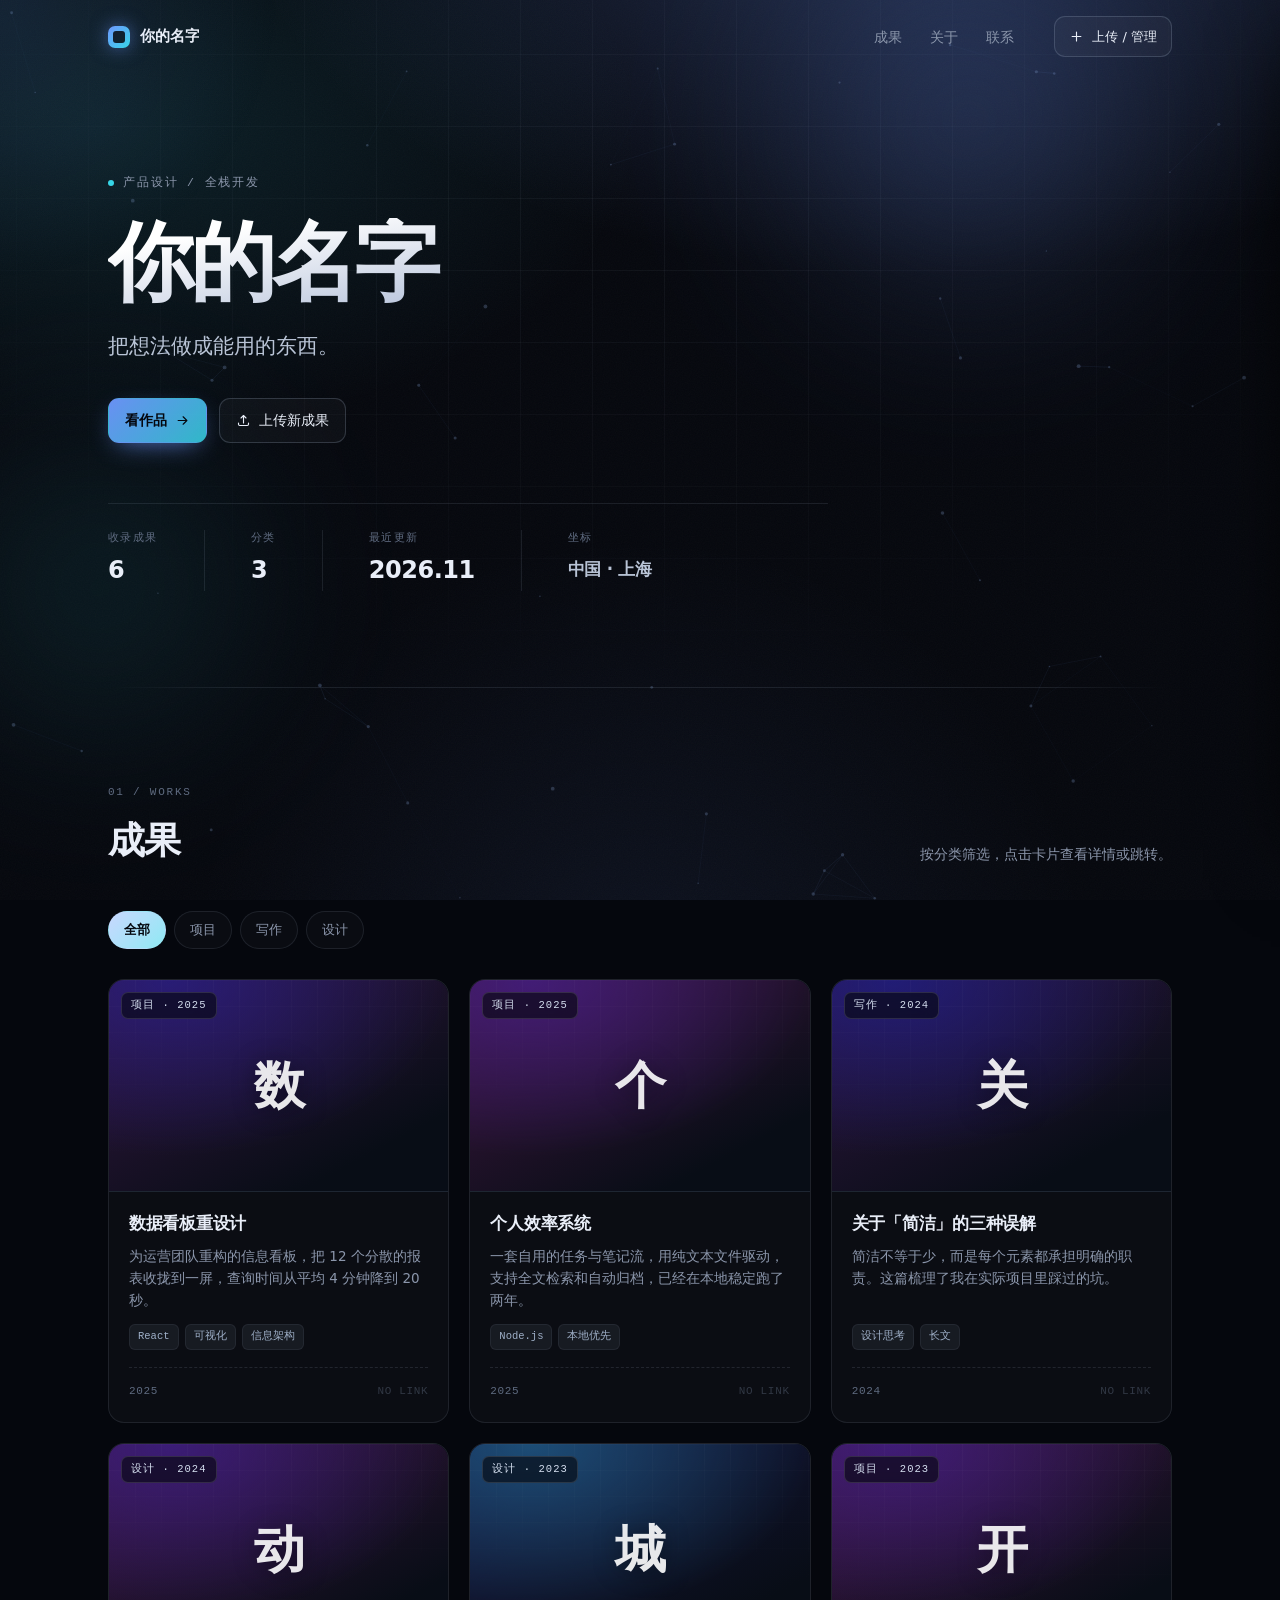
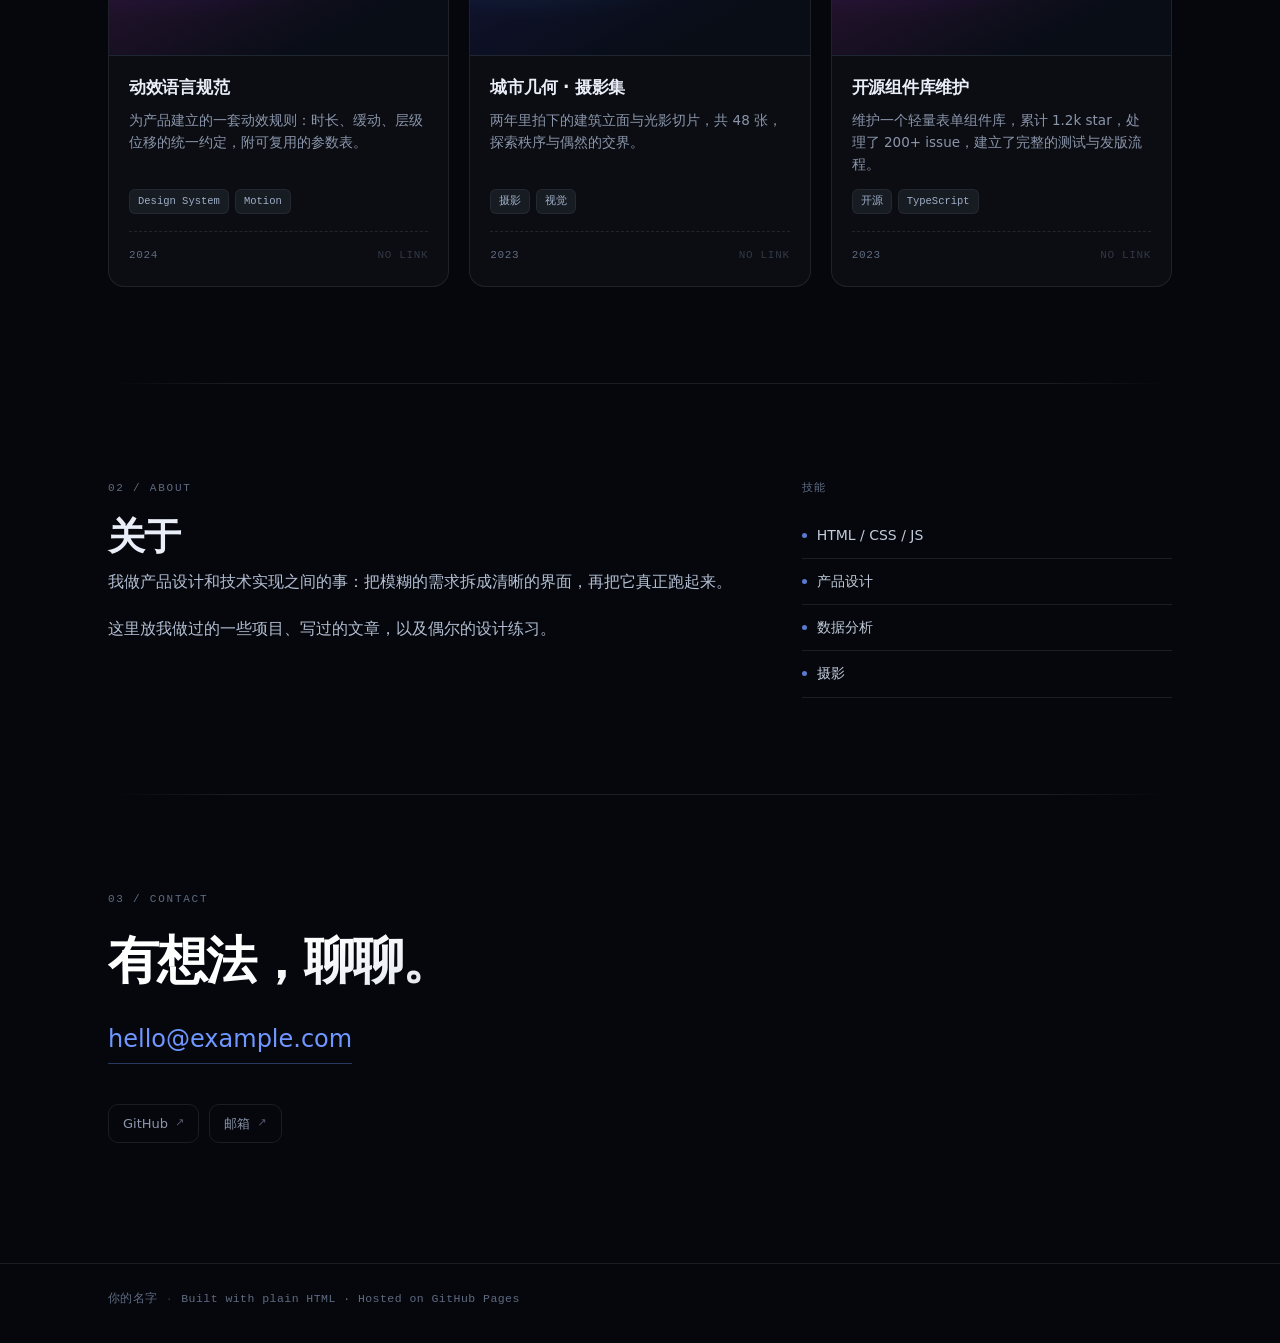
==== index.html @ f32f2c06 "Add files via upload" ====
<!doctype html>
<html lang="zh-CN">
<head>
<meta charset="utf-8" />
<meta name="viewport" content="width=device-width, initial-scale=1" />
<title>作品集 · Portfolio</title>
<meta name="description" content="个人成果展示" />
<meta name="theme-color" content="#05070d" />
<link rel="canonical" href="https://zzj903.github.io/" />
<meta property="og:type" content="website" />
<meta property="og:url" content="https://zzj903.github.io/" />
<meta property="og:title" content="个人作品集" />
<meta property="og:description" content="个人成果展示" />
<link rel="icon" href="data:image/svg+xml,%3Csvg xmlns='http://www.w3.org/2000/svg' viewBox='0 0 100 100'%3E%3Crect width='100' height='100' rx='24' fill='%230a0f1a'/%3E%3Cpath d='M28 68V32h12l20 24V32h12v36H60L40 44v24z' fill='%236f97ff'/%3E%3C/svg%3E" />
<link rel="stylesheet" href="assets/css/style.css" />
</head>
<body>

<!-- ===== 背景层 ===== -->
<div class="bg" aria-hidden="true">
  <div class="bg-grid"></div>
  <div class="bg-glow bg-glow--1"></div>
  <div class="bg-glow bg-glow--2"></div>
  <canvas id="bg-canvas"></canvas>
  <div class="bg-noise"></div>
</div>
<div class="spotlight" id="spotlight" aria-hidden="true"></div>

<!-- ===== 导航 ===== -->
<header class="nav" id="nav">
  <div class="nav-inner">
    <a class="brand" href="#top">
      <span class="brand-mark" aria-hidden="true"></span>
      <span class="brand-text" id="brandText">Portfolio</span>
    </a>

    <nav class="nav-links" aria-label="主导航">
      <a href="#works">成果</a>
      <a href="#about">关于</a>
      <a href="#contact">联系</a>
    </nav>

    <button class="btn btn-ghost nav-cta" id="openPanel" type="button">
      <svg viewBox="0 0 24 24" width="15" height="15" fill="none" stroke="currentColor" stroke-width="1.8" stroke-linecap="round" stroke-linejoin="round" aria-hidden="true">
        <path d="M12 5v14M5 12h14" />
      </svg>
      <span>上传 / 管理</span>
    </button>
  </div>
</header>

<main id="top">

  <!-- ===== Hero ===== -->
  <section class="hero">
    <div class="wrap">
      <p class="eyebrow reveal">
        <span class="dot"></span>
        <span id="heroRole">PORTFOLIO</span>
      </p>

      <h1 class="hero-title reveal" id="heroName">你的名字</h1>

      <p class="hero-tagline reveal" id="heroTagline">把想法做成能用的东西。</p>

      <div class="hero-actions reveal">
        <a class="btn btn-primary" href="#works">
          看作品
          <svg viewBox="0 0 24 24" width="15" height="15" fill="none" stroke="currentColor" stroke-width="1.8" stroke-linecap="round" stroke-linejoin="round" aria-hidden="true"><path d="M5 12h14M13 6l6 6-6 6"/></svg>
        </a>
        <button class="btn btn-ghost" type="button" id="openPanelHero">
          <svg viewBox="0 0 24 24" width="15" height="15" fill="none" stroke="currentColor" stroke-width="1.8" stroke-linecap="round" stroke-linejoin="round" aria-hidden="true"><path d="M12 16V4M8 8l4-4 4 4"/><path d="M4 16v2a2 2 0 0 0 2 2h12a2 2 0 0 0 2-2v-2"/></svg>
          上传新成果
        </button>
      </div>

      <dl class="hero-stats reveal" id="heroStats">
        <div class="stat"><dt>收录成果</dt><dd id="statWorks">0</dd></div>
        <div class="stat"><dt>分类</dt><dd id="statCats">0</dd></div>
        <div class="stat"><dt>最近更新</dt><dd id="statUpdated">—</dd></div>
        <div class="stat stat--loc"><dt>坐标</dt><dd id="statLoc">—</dd></div>
      </dl>
    </div>
  </section>

  <!-- ===== 作品 ===== -->
  <section class="section" id="works">
    <div class="wrap">
      <div class="section-head">
        <div>
          <p class="section-index">01 / WORKS</p>
          <h2 class="section-title">成果</h2>
        </div>
        <p class="section-desc">按分类筛选，点击卡片查看详情或跳转。</p>
      </div>

      <div class="filters" id="filters" role="tablist" aria-label="分类筛选"></div>
      <div class="grid" id="grid"></div>
      <p class="empty" id="empty" hidden>这个分类下还没有内容。</p>
    </div>
  </section>

  <!-- ===== 关于 ===== -->
  <section class="section" id="about">
    <div class="wrap about">
      <div class="about-main">
        <p class="section-index">02 / ABOUT</p>
        <h2 class="section-title">关于</h2>
        <div class="about-text" id="aboutText"></div>
      </div>
      <aside class="about-side">
        <h3 class="mini-title">技能</h3>
        <ul class="skills" id="skills"></ul>
      </aside>
    </div>
  </section>

  <!-- ===== 联系 ===== -->
  <section class="section section--contact" id="contact">
    <div class="wrap contact">
      <p class="section-index">03 / CONTACT</p>
      <h2 class="contact-title">有想法，聊聊。</h2>
      <a class="mail" id="mailLink" href="mailto:hello@example.com"><span id="mailText">hello@example.com</span></a>
      <ul class="links" id="links"></ul>
    </div>
  </section>

</main>

<footer class="footer">
  <div class="wrap footer-inner">
    <span id="footerName">Portfolio</span>
    <span class="footer-dot">·</span>
    <span>Built with plain HTML · Hosted on GitHub Pages</span>
  </div>
</footer>

<!-- ===== 遮罩 + 管理面板 ===== -->
<div class="scrim" id="scrim"></div>

<aside class="panel" id="panel" aria-hidden="true" aria-label="内容管理">
  <div class="panel-head">
    <div>
      <p class="eyebrow"><span class="dot"></span>CONTROL</p>
      <h2>内容管理</h2>
    </div>
    <button class="icon-btn" id="closePanel" type="button" aria-label="关闭">
      <svg viewBox="0 0 24 24" width="18" height="18" fill="none" stroke="currentColor" stroke-width="1.8" stroke-linecap="round"><path d="M6 6l12 12M18 6L6 18"/></svg>
    </button>
  </div>

  <div class="panel-tabs" role="tablist">
    <button type="button" data-tab="upload" class="is-active">上传文件</button>
    <button type="button" data-tab="edit">新增作品</button>
    <button type="button" data-tab="list">已发布</button>
    <button type="button" data-tab="conn">连接仓库</button>
  </div>

  <div class="panel-body">

    <!-- 上传 -->
    <section class="pane is-active" data-pane="upload">
      <p class="hint" id="connHint"></p>

      <div class="drop" id="drop">
        <svg viewBox="0 0 24 24" width="26" height="26" fill="none" stroke="currentColor" stroke-width="1.4" stroke-linecap="round" stroke-linejoin="round" aria-hidden="true"><path d="M12 16V4M8 8l4-4 4 4"/><path d="M4 16v2a2 2 0 0 0 2 2h12a2 2 0 0 0 2-2v-2"/></svg>
        <strong>拖入文件，或点击选择</strong>
        <span>图片 / PDF / 压缩包，单个不超过 10MB</span>
        <input type="file" id="fileInput" multiple hidden />
      </div>

      <ul class="upload-list" id="uploadList"></ul>

      <div class="divider"><span>或</span></div>

      <p class="hint">不想连仓库？也可以把作品信息保存成文件，手动拖到 GitHub 网页上。</p>
      <button class="btn btn-ghost btn-block" type="button" id="downloadWorks">下载 works.js</button>
    </section>

    <!-- 新增/编辑 -->
    <section class="pane" data-pane="edit">
      <form id="workForm" class="form" autocomplete="off">
        <input type="hidden" id="f-id" />
        <label>标题 <span class="req">*</span>
          <input id="f-title" type="text" required placeholder="例如：数据看板重设计" />
        </label>
        <div class="row">
          <label>分类
            <input id="f-category" type="text" list="catList" placeholder="项目" />
            <datalist id="catList"></datalist>
          </label>
          <label>年份
            <input id="f-year" type="text" placeholder="2025" inputmode="numeric" />
          </label>
        </div>
        <label>简介 <span class="req">*</span>
          <textarea id="f-desc" rows="3" required placeholder="一两句话说明它是什么、解决了什么问题"></textarea>
        </label>
        <label>标签
          <input id="f-tags" type="text" placeholder="React, 可视化（用逗号分隔）" />
        </label>
        <label>链接
          <input id="f-url" type="url" placeholder="https://（可留空）" />
        </label>
        <label>封面图
          <input id="f-cover" type="text" placeholder="留空则自动生成渐变封面" />
        </label>
        <label class="check">
          <input id="f-featured" type="checkbox" /> 置顶显示
        </label>

        <div class="form-actions">
          <button class="btn btn-primary" type="submit" id="saveWork">保存并发布</button>
          <button class="btn btn-ghost" type="button" id="resetForm">清空</button>
        </div>
        <p class="status" id="formStatus"></p>
      </form>
    </section>

    <!-- 已发布 -->
    <section class="pane" data-pane="list">
      <ul class="work-list" id="workList"></ul>
    </section>

    <!-- 连接 -->
    <section class="pane" data-pane="conn">
      <div class="form">
        <div class="row">
          <label>GitHub 用户名
            <input id="c-owner" type="text" placeholder="yourname" />
          </label>
          <label>仓库名
            <input id="c-repo" type="text" placeholder="yourname.github.io" />
          </label>
        </div>
        <label>分支
          <input id="c-branch" type="text" placeholder="main" />
        </label>
        <label>访问令牌 Token
          <input id="c-token" type="password" placeholder="github_pat_..." />
        </label>
        <div class="form-actions">
          <button class="btn btn-primary" type="button" id="saveConn">保存连接</button>
          <button class="btn btn-ghost" type="button" id="testConn">测试</button>
        </div>
        <p class="status" id="connStatus"></p>
      </div>

      <div class="note">
        <h4>方案 A · Fine-grained Token（推荐）</h4>
        <p class="note-lead">只授权这一个仓库，最安全。</p>
        <ol>
          <li>打开 <a href="https://github.com/settings/personal-access-tokens/new" target="_blank" rel="noopener">创建 Fine-grained token ↗</a></li>
          <li>Token name 随便填，Expiration 选一个过期时间</li>
          <li><b>Repository access</b> 选 <b>Only select repositories</b> → 下拉里勾选 <b>zzj903.github.io</b></li>
          <li><b>Permissions 是折叠的，要先点一下展开</b>（页面上写着 Permissions，右边有箭头）→ 进入 <b>Repository permissions</b></li>
          <li>在列表里找到 <b>Contents</b>，右侧下拉改成 <b>Read and write</b>（其余保持 No access）</li>
          <li>拉到页面底部点 <b>Generate token</b>，复制 <code>github_pat_</code> 开头的一整串</li>
        </ol>

        <p class="hint-inline">
          <b>找不到 Permissions？</b>99% 是因为还没勾选仓库。必须先在第 3 步把仓库勾上，
          Permissions 区域才会出现可编辑的权限列表；它默认是折叠状态，点标题才能展开。
          中文界面叫「权限 → 仓库权限 → 内容 → 读取和写入」。
        </p>

        <details class="note-details">
          <summary>方案 B · Classic Token（更省事，权限更大）</summary>
          <ol>
            <li>打开 <a href="https://github.com/settings/tokens/new?scopes=repo&amp;description=portfolio" target="_blank" rel="noopener">创建 Classic token ↗</a>（链接已自动勾好 repo）</li>
            <li>Note 随便填，Expiration 可设为 No expiration</li>
            <li>确认 <b>Select scopes</b> 里只勾了最上面的 <b>repo</b>，其余不勾</li>
            <li>页面底部点 <b>Generate token</b>，复制 <code>ghp_</code> 开头的一整串</li>
          </ol>
          <p class="warn">Classic token 没有「Repository permissions」这一项，只有 scopes 勾选框，因此不需要设 Contents。它对你账号下所有仓库都有写权限，泄露风险比方案 A 大。</p>
        </details>

        <p class="warn">Token 只保存在你这台电脑的浏览器里（localStorage），不会上传到任何服务器。但请不要在公共电脑上保存。</p>
      </div>
    </section>

  </div>
</aside>

<script src="data/site.js"></script>
<script src="data/works.js"></script>
<script src="assets/js/main.js"></script>
<script src="assets/js/admin.js"></script>
</body>
</html>
---- assets/css/style.css ----
/* ============================================================
   Portfolio · style.css
   深色科技风 · 简约
   ============================================================ */

:root {
  --bg: #05070d;
  --bg-soft: #090d16;
  --panel: rgba(11, 16, 26, 0.92);
  --card: rgba(255, 255, 255, 0.026);
  --line: rgba(148, 163, 184, 0.14);
  --line-strong: rgba(148, 163, 184, 0.26);
  --text: #e9eef8;
  --muted: #8b96ab;
  --muted-2: #5f6b80;
  --accent: #6f97ff;
  --accent-2: #37d6e8;
  --radius: 16px;
  --maxw: 1120px;
  --ease: cubic-bezier(0.22, 0.61, 0.36, 1);
}

*,
*::before,
*::after { box-sizing: border-box; }

html { scroll-behavior: smooth; }

body {
  margin: 0;
  background: var(--bg);
  color: var(--text);
  font-family: "Inter", "HarmonyOS Sans SC", "PingFang SC", "Microsoft YaHei", system-ui, -apple-system, "Segoe UI", sans-serif;
  font-size: 16px;
  line-height: 1.65;
  -webkit-font-smoothing: antialiased;
  overflow-x: hidden;
}

body.is-locked { overflow: hidden; }

::selection { background: rgba(111, 151, 255, 0.28); }

a { color: inherit; text-decoration: none; }

h1, h2, h3, h4 { margin: 0; font-weight: 600; letter-spacing: -0.02em; }

button { font: inherit; color: inherit; }

img { max-width: 100%; display: block; }

:focus-visible {
  outline: 2px solid var(--accent);
  outline-offset: 3px;
  border-radius: 6px;
}

/* ================= 背景 ================= */
.bg {
  position: fixed;
  inset: 0;
  z-index: -2;
  overflow: hidden;
  background:
    radial-gradient(1100px 620px at 72% -12%, rgba(111, 151, 255, 0.26), transparent 62%),
    radial-gradient(900px 520px at 8% 14%, rgba(55, 214, 232, 0.12), transparent 60%),
    radial-gradient(700px 700px at 50% 110%, rgba(111, 151, 255, 0.08), transparent 65%),
    var(--bg);
}

.bg-grid {
  position: absolute;
  inset: -10%;
  background-image:
    linear-gradient(rgba(148, 163, 184, 0.075) 1px, transparent 1px),
    linear-gradient(90deg, rgba(148, 163, 184, 0.075) 1px, transparent 1px);
  background-size: 72px 72px;
  -webkit-mask-image: radial-gradient(ellipse 70% 60% at 50% 28%, #000 10%, transparent 78%);
  mask-image: radial-gradient(ellipse 70% 60% at 50% 28%, #000 10%, transparent 78%);
  opacity: 0.9;
}

.bg-glow {
  position: absolute;
  border-radius: 50%;
  filter: blur(90px);
  opacity: 0.5;
  animation: drift 26s var(--ease) infinite alternate;
}
.bg-glow--1 {
  width: 520px; height: 520px;
  top: -140px; right: 4%;
  background: radial-gradient(circle, rgba(111, 151, 255, 0.55), transparent 68%);
}
.bg-glow--2 {
  width: 420px; height: 420px;
  top: 42%; left: -110px;
  background: radial-gradient(circle, rgba(55, 214, 232, 0.32), transparent 68%);
  animation-delay: -12s;
}

@keyframes drift {
  0%   { transform: translate3d(0, 0, 0) scale(1); }
  100% { transform: translate3d(-40px, 50px, 0) scale(1.14); }
}

#bg-canvas {
  position: absolute;
  inset: 0;
  width: 100%;
  height: 100%;
  opacity: 0.5;
}

.bg-noise {
  position: absolute;
  inset: 0;
  pointer-events: none;
  opacity: 0.032;
  background-image: url("data:image/svg+xml,%3Csvg xmlns='http://www.w3.org/2000/svg' width='240' height='240'%3E%3Cfilter id='n'%3E%3CfeTurbulence type='fractalNoise' baseFrequency='0.85' numOctaves='3'/%3E%3C/filter%3E%3Crect width='100%25' height='100%25' filter='url(%23n)'/%3E%3C/svg%3E");
}

.spotlight {
  position: fixed;
  top: 0; left: 0;
  width: 640px; height: 640px;
  margin: -320px 0 0 -320px;
  border-radius: 50%;
  pointer-events: none;
  z-index: -1;
  background: radial-gradient(circle, rgba(111, 151, 255, 0.10), transparent 62%);
  transition: opacity 0.4s;
  will-change: transform;
}

/* ================= 布局 ================= */
.wrap {
  width: 100%;
  max-width: var(--maxw);
  margin: 0 auto;
  padding: 0 28px;
}

/* ================= 导航 ================= */
.nav {
  position: fixed;
  top: 0; left: 0; right: 0;
  z-index: 60;
  transition: background 0.35s, border-color 0.35s, backdrop-filter 0.35s;
  border-bottom: 1px solid transparent;
}
.nav.is-scrolled {
  background: rgba(5, 7, 13, 0.72);
  border-bottom-color: var(--line);
  backdrop-filter: blur(16px) saturate(140%);
}
.nav-inner {
  max-width: var(--maxw);
  margin: 0 auto;
  padding: 16px 28px;
  display: flex;
  align-items: center;
  gap: 28px;
}
.brand {
  display: inline-flex;
  align-items: center;
  gap: 10px;
  font-size: 15px;
  font-weight: 600;
  letter-spacing: -0.01em;
  margin-right: auto;
}
.brand-mark {
  width: 22px; height: 22px;
  border-radius: 7px;
  background: linear-gradient(135deg, var(--accent), var(--accent-2));
  box-shadow: 0 0 18px rgba(111, 151, 255, 0.5);
  position: relative;
}
.brand-mark::after {
  content: "";
  position: absolute;
  inset: 5px;
  border-radius: 3px;
  background: var(--bg);
  opacity: 0.85;
}
.brand-text { max-width: 180px; overflow: hidden; text-overflow: ellipsis; white-space: nowrap; }

.nav-links {
  display: flex;
  gap: 4px;
}
.nav-links a {
  font-size: 13.5px;
  color: var(--muted);
  padding: 7px 12px;
  border-radius: 9px;
  transition: color 0.2s, background 0.2s;
}
.nav-links a:hover { color: var(--text); background: rgba(255, 255, 255, 0.05); }

/* ================= 按钮 ================= */
.btn {
  display: inline-flex;
  align-items: center;
  justify-content: center;
  gap: 8px;
  border: 1px solid var(--line-strong);
  background: rgba(255, 255, 255, 0.04);
  color: var(--text);
  border-radius: 11px;
  padding: 10px 16px;
  font-size: 13.5px;
  font-weight: 500;
  cursor: pointer;
  transition: transform 0.18s var(--ease), background 0.2s, border-color 0.2s, box-shadow 0.25s;
  white-space: nowrap;
}
.btn:hover { background: rgba(255, 255, 255, 0.08); border-color: rgba(148, 163, 184, 0.4); }
.btn:active { transform: scale(0.985); }

.btn-primary {
  background: linear-gradient(135deg, rgba(111, 151, 255, 0.95), rgba(55, 214, 232, 0.85));
  border-color: transparent;
  color: #04070e;
  font-weight: 600;
  box-shadow: 0 8px 26px -10px rgba(111, 151, 255, 0.85);
}
.btn-primary:hover {
  background: linear-gradient(135deg, #82a4ff, #4fe2f2);
  box-shadow: 0 12px 32px -10px rgba(111, 151, 255, 1);
}

.btn-ghost { background: rgba(255, 255, 255, 0.03); }
.btn-block { width: 100%; }

.icon-btn {
  width: 36px; height: 36px;
  display: grid;
  place-items: center;
  border-radius: 10px;
  border: 1px solid var(--line);
  background: rgba(255, 255, 255, 0.03);
  cursor: pointer;
  color: var(--muted);
  transition: color 0.2s, background 0.2s;
}
.icon-btn:hover { color: var(--text); background: rgba(255, 255, 255, 0.08); }

.nav-cta { padding: 9px 14px; font-size: 13px; }

/* ================= Hero ================= */
.hero {
  padding: 168px 0 96px;
  position: relative;
}
.hero .wrap { max-width: var(--maxw); }

.eyebrow {
  display: inline-flex;
  align-items: center;
  gap: 9px;
  margin: 0 0 26px;
  font-family: ui-monospace, "JetBrains Mono", "SFMono-Regular", Menlo, monospace;
  font-size: 11.5px;
  letter-spacing: 0.16em;
  text-transform: uppercase;
  color: var(--muted);
}
.dot {
  width: 6px; height: 6px;
  border-radius: 50%;
  background: var(--accent-2);
  box-shadow: 0 0 0 0 rgba(55, 214, 232, 0.6);
  animation: pulse 2.6s infinite;
}
@keyframes pulse {
  0%   { box-shadow: 0 0 0 0 rgba(55, 214, 232, 0.55); }
  70%  { box-shadow: 0 0 0 9px rgba(55, 214, 232, 0); }
  100% { box-shadow: 0 0 0 0 rgba(55, 214, 232, 0); }
}

.hero-title {
  font-size: clamp(2.9rem, 7.6vw, 5.4rem);
  line-height: 1.02;
  letter-spacing: -0.045em;
  font-weight: 600;
  margin: 0 0 22px;
  background: linear-gradient(170deg, #ffffff 12%, #a9b8d4 62%, #6d7c95 100%);
  -webkit-background-clip: text;
  background-clip: text;
  color: transparent;
}

.hero-tagline {
  font-size: clamp(1.05rem, 2.1vw, 1.32rem);
  color: #b9c4d6;
  max-width: 42ch;
  margin: 0 0 36px;
  line-height: 1.6;
}

.hero-actions {
  display: flex;
  flex-wrap: wrap;
  gap: 12px;
  margin-bottom: 60px;
}

.hero-stats {
  display: flex;
  flex-wrap: wrap;
  gap: 0;
  margin: 0;
  border-top: 1px solid var(--line);
  padding-top: 26px;
  max-width: 720px;
}
.stat {
  padding-right: 46px;
  margin-right: 46px;
  border-right: 1px solid var(--line);
}
.stat:last-child { border-right: 0; margin-right: 0; padding-right: 0; }
.stat dt {
  font-family: ui-monospace, "JetBrains Mono", monospace;
  font-size: 10.5px;
  letter-spacing: 0.14em;
  text-transform: uppercase;
  color: var(--muted-2);
  margin-bottom: 4px;
}
.stat dd {
  margin: 0;
  font-size: 1.5rem;
  font-weight: 600;
  letter-spacing: -0.02em;
  font-variant-numeric: tabular-nums;
}
.stat--loc dd { font-size: 1.05rem; color: #b9c4d6; padding-top: 5px; }

/* ================= Section ================= */
.section {
  padding: 96px 0;
  position: relative;
}
.section::before {
  content: "";
  position: absolute;
  top: 0; left: 28px; right: 28px;
  height: 1px;
  background: linear-gradient(90deg, transparent, var(--line) 12%, var(--line) 88%, transparent);
  max-width: calc(var(--maxw) - 56px);
  margin: 0 auto;
}

.section-head {
  display: flex;
  align-items: flex-end;
  justify-content: space-between;
  gap: 32px;
  margin-bottom: 40px;
}
.section-index {
  font-family: ui-monospace, "JetBrains Mono", monospace;
  font-size: 11px;
  letter-spacing: 0.16em;
  color: var(--muted-2);
  margin: 0 0 10px;
}
.section-title {
  font-size: clamp(1.7rem, 3.4vw, 2.3rem);
  letter-spacing: -0.03em;
}
.section-desc {
  margin: 0 0 6px;
  color: var(--muted);
  font-size: 13.5px;
  max-width: 34ch;
  text-align: right;
}

/* ================= 筛选 ================= */
.filters {
  display: flex;
  flex-wrap: wrap;
  gap: 8px;
  margin-bottom: 30px;
}
.chip {
  border: 1px solid var(--line);
  background: rgba(255, 255, 255, 0.025);
  color: var(--muted);
  border-radius: 999px;
  padding: 7px 15px;
  font-size: 13px;
  cursor: pointer;
  transition: color 0.2s, background 0.2s, border-color 0.2s;
}
.chip:hover { color: var(--text); border-color: var(--line-strong); }
.chip.is-active {
  color: #04070e;
  background: linear-gradient(135deg, #c9d8ff, #8fe9f3);
  border-color: transparent;
  font-weight: 600;
}

/* ================= 卡片 ================= */
.grid {
  display: grid;
  grid-template-columns: repeat(auto-fill, minmax(300px, 1fr));
  gap: 20px;
}

.card {
  position: relative;
  display: flex;
  flex-direction: column;
  border: 1px solid var(--line);
  border-radius: var(--radius);
  background: var(--card);
  overflow: hidden;
  transition: transform 0.35s var(--ease), border-color 0.35s, box-shadow 0.35s, background 0.35s;
  opacity: 0;
  transform: translateY(14px);
}
.card.is-in { opacity: 1; transform: none; }
.card:hover {
  transform: translateY(-5px);
  border-color: rgba(111, 151, 255, 0.42);
  background: rgba(255, 255, 255, 0.042);
  box-shadow: 0 22px 48px -26px rgba(0, 0, 0, 0.9), 0 0 0 1px rgba(111, 151, 255, 0.08);
}

.card-media {
  position: relative;
  aspect-ratio: 16 / 10;
  overflow: hidden;
  border-bottom: 1px solid var(--line);
  background: #0b111c;
}
.card-media img {
  width: 100%;
  height: 100%;
  object-fit: cover;
  transition: transform 0.6s var(--ease), opacity 0.4s;
  opacity: 0.92;
}
.card:hover .card-media img { transform: scale(1.045); opacity: 1; }

.card-media::after {
  content: "";
  position: absolute;
  inset: 0;
  background-image:
    linear-gradient(rgba(255, 255, 255, 0.045) 1px, transparent 1px),
    linear-gradient(90deg, rgba(255, 255, 255, 0.045) 1px, transparent 1px);
  background-size: 26px 26px;
  mask-image: linear-gradient(to bottom, #000, transparent 75%);
  pointer-events: none;
  opacity: 0.55;
}

.card-ph {
  position: absolute;
  inset: 0;
  display: grid;
  place-items: center;
  font-size: 3.2rem;
  font-weight: 600;
  letter-spacing: -0.03em;
  color: rgba(255, 255, 255, 0.9);
  text-shadow: 0 2px 24px rgba(0, 0, 0, 0.4);
}
.card-ph::before {
  content: "";
  position: absolute;
  inset: 0;
  opacity: 0.9;
}

.card-badge {
  position: absolute;
  top: 12px; left: 12px;
  z-index: 2;
  font-family: ui-monospace, monospace;
  font-size: 10.5px;
  letter-spacing: 0.1em;
  text-transform: uppercase;
  padding: 4px 9px;
  border-radius: 7px;
  background: rgba(5, 7, 13, 0.62);
  border: 1px solid rgba(255, 255, 255, 0.12);
  color: #d5dfef;
  backdrop-filter: blur(8px);
}

.card-body {
  padding: 20px 20px 22px;
  display: flex;
  flex-direction: column;
  flex: 1;
  gap: 9px;
}
.card-title {
  font-size: 1.06rem;
  letter-spacing: -0.015em;
  line-height: 1.4;
}
.card-desc {
  margin: 0;
  font-size: 13.5px;
  color: var(--muted);
  line-height: 1.65;
  flex: 1;
  display: -webkit-box;
  -webkit-line-clamp: 3;
  -webkit-box-orient: vertical;
  overflow: hidden;
}
.card-tags {
  display: flex;
  flex-wrap: wrap;
  gap: 6px;
  margin-top: 4px;
}
.tag {
  font-family: ui-monospace, monospace;
  font-size: 10.5px;
  color: #9fb0c8;
  padding: 3px 8px;
  border-radius: 6px;
  background: rgba(148, 163, 184, 0.09);
  border: 1px solid rgba(148, 163, 184, 0.1);
}
.card-foot {
  display: flex;
  align-items: center;
  justify-content: space-between;
  gap: 12px;
  margin-top: 8px;
  padding-top: 14px;
  border-top: 1px dashed rgba(148, 163, 184, 0.16);
  font-family: ui-monospace, monospace;
  font-size: 11px;
  letter-spacing: 0.06em;
  color: var(--muted-2);
}
.card-link { color: var(--accent); display: inline-flex; align-items: center; gap: 5px; }
.card-link:hover { color: #a8c1ff; }

.card-edit {
  position: absolute;
  top: 10px; right: 10px;
  z-index: 3;
  width: 30px; height: 30px;
  display: grid;
  place-items: center;
  border-radius: 8px;
  border: 1px solid rgba(255, 255, 255, 0.14);
  background: rgba(5, 7, 13, 0.66);
  backdrop-filter: blur(8px);
  color: #cfd9e8;
  cursor: pointer;
  opacity: 0;
  transform: translateY(-4px);
  transition: opacity 0.25s, transform 0.25s, background 0.2s;
}
.card:hover .card-edit { opacity: 1; transform: none; }
.card-edit:hover { background: rgba(111, 151, 255, 0.28); }

.empty {
  color: var(--muted);
  font-size: 14px;
  padding: 40px 0;
  text-align: center;
}

/* ================= 关于 ================= */
.about {
  display: grid;
  grid-template-columns: minmax(0, 1.7fr) minmax(0, 1fr);
  gap: 64px;
  align-items: start;
}
.about-text p {
  color: #b3bfd2;
  font-size: 15.5px;
  line-height: 1.85;
  margin: 0 0 18px;
}
.about-text p:last-child { margin-bottom: 0; }

.mini-title {
  font-family: ui-monospace, monospace;
  font-size: 11px;
  letter-spacing: 0.16em;
  text-transform: uppercase;
  color: var(--muted-2);
  margin-bottom: 16px;
  font-weight: 500;
}
.skills {
  list-style: none;
  margin: 0;
  padding: 0;
  display: flex;
  flex-direction: column;
  gap: 0;
}
.skills li {
  font-size: 14px;
  color: #c2ccdb;
  padding: 11px 0;
  border-bottom: 1px solid var(--line);
  display: flex;
  align-items: center;
  gap: 10px;
}
.skills li::before {
  content: "";
  width: 5px; height: 5px;
  border-radius: 50%;
  background: var(--accent);
  opacity: 0.8;
  flex: none;
}

/* ================= 联系 ================= */
.section--contact { padding-bottom: 120px; }
.contact { text-align: left; }
.contact-title {
  font-size: clamp(2rem, 5vw, 3.2rem);
  letter-spacing: -0.04em;
  margin-bottom: 18px;
  background: linear-gradient(160deg, #fff 20%, #8fa0bb 100%);
  -webkit-background-clip: text;
  background-clip: text;
  color: transparent;
}
.mail {
  display: inline-block;
  font-size: clamp(1.05rem, 2.6vw, 1.5rem);
  color: var(--accent);
  border-bottom: 1px solid rgba(111, 151, 255, 0.35);
  padding-bottom: 3px;
  transition: color 0.2s, border-color 0.2s;
}
.mail:hover { color: #a8c1ff; border-color: #a8c1ff; }

.links {
  list-style: none;
  padding: 0;
  margin: 40px 0 0;
  display: flex;
  flex-wrap: wrap;
  gap: 10px;
}
.links a {
  display: inline-flex;
  align-items: center;
  gap: 7px;
  font-size: 13px;
  color: var(--muted);
  border: 1px solid var(--line);
  border-radius: 10px;
  padding: 8px 14px;
  transition: color 0.2s, border-color 0.2s, background 0.2s;
}
.links a:hover { color: var(--text); border-color: var(--line-strong); background: rgba(255, 255, 255, 0.05); }
.links a::after { content: "↗"; font-size: 11px; opacity: 0.6; }

/* ================= 页脚 ================= */
.footer {
  border-top: 1px solid var(--line);
  padding: 26px 0 34px;
}
.footer-inner {
  display: flex;
  flex-wrap: wrap;
  gap: 8px;
  align-items: center;
  font-family: ui-monospace, monospace;
  font-size: 11.5px;
  letter-spacing: 0.04em;
  color: var(--muted-2);
}
.footer-dot { opacity: 0.5; }

/* ================= 管理面板 ================= */
.scrim {
  position: fixed;
  inset: 0;
  z-index: 80;
  background: rgba(3, 5, 10, 0.62);
  backdrop-filter: blur(3px);
  opacity: 0;
  pointer-events: none;
  transition: opacity 0.32s;
}
.scrim.is-open { opacity: 1; pointer-events: auto; }

.panel {
  position: fixed;
  top: 0; right: 0;
  z-index: 90;
  width: min(486px, 100%);
  height: 100%;
  display: flex;
  flex-direction: column;
  background: var(--panel);
  border-left: 1px solid var(--line);
  backdrop-filter: blur(22px) saturate(150%);
  transform: translateX(102%);
  transition: transform 0.42s var(--ease);
  box-shadow: -40px 0 80px -50px rgba(0, 0, 0, 0.9);
}
.panel.is-open { transform: none; }

.panel-head {
  display: flex;
  align-items: flex-start;
  justify-content: space-between;
  gap: 16px;
  padding: 24px 24px 18px;
  border-bottom: 1px solid var(--line);
}
.panel-head .eyebrow { margin: 0 0 8px; font-size: 10.5px; }
.panel-head h2 { font-size: 1.2rem; letter-spacing: -0.02em; }

.panel-tabs {
  display: flex;
  gap: 2px;
  padding: 12px 16px 0;
  border-bottom: 1px solid var(--line);
  overflow-x: auto;
  scrollbar-width: none;
}
.panel-tabs::-webkit-scrollbar { display: none; }
.panel-tabs button {
  position: relative;
  border: 0;
  background: none;
  padding: 10px 12px 13px;
  font-size: 13px;
  color: var(--muted);
  cursor: pointer;
  white-space: nowrap;
  transition: color 0.2s;
}
.panel-tabs button:hover { color: #c9d4e4; }
.panel-tabs button.is-active { color: var(--text); }
.panel-tabs button.is-active::after {
  content: "";
  position: absolute;
  left: 10px; right: 10px; bottom: -1px;
  height: 2px;
  border-radius: 2px;
  background: linear-gradient(90deg, var(--accent), var(--accent-2));
}

.panel-body {
  flex: 1;
  overflow-y: auto;
  padding: 22px 24px 40px;
}
.pane { display: none; }
.pane.is-active { display: block; animation: fadeIn 0.28s var(--ease); }
@keyframes fadeIn { from { opacity: 0; transform: translateY(6px); } to { opacity: 1; transform: none; } }

.hint {
  margin: 0 0 16px;
  font-size: 12.5px;
  color: var(--muted);
  line-height: 1.7;
  padding: 11px 13px;
  border-radius: 10px;
  background: rgba(111, 151, 255, 0.06);
  border: 1px solid rgba(111, 151, 255, 0.16);
}
.hint.is-warn {
  background: rgba(255, 176, 90, 0.07);
  border-color: rgba(255, 176, 90, 0.22);
  color: #dcb98b;
}

/* 拖拽区 */
.drop {
  display: flex;
  flex-direction: column;
  align-items: center;
  gap: 7px;
  padding: 30px 20px;
  border: 1.5px dashed rgba(148, 163, 184, 0.3);
  border-radius: 14px;
  background: rgba(255, 255, 255, 0.02);
  color: var(--muted);
  cursor: pointer;
  text-align: center;
  transition: border-color 0.2s, background 0.2s, color 0.2s;
}
.drop:hover, .drop.is-over {
  border-color: rgba(111, 151, 255, 0.6);
  background: rgba(111, 151, 255, 0.07);
  color: #cfdaea;
}
.drop strong { font-size: 13.5px; font-weight: 500; color: #d3ddee; }
.drop span { font-size: 11.5px; color: var(--muted-2); }
.drop svg { color: var(--accent); }

.upload-list {
  list-style: none;
  margin: 14px 0 0;
  padding: 0;
  display: flex;
  flex-direction: column;
  gap: 8px;
}
.upload-list li {
  display: flex;
  align-items: center;
  gap: 10px;
  font-size: 12.5px;
  padding: 10px 12px;
  border-radius: 10px;
  border: 1px solid var(--line);
  background: rgba(255, 255, 255, 0.025);
  color: #b6c2d4;
  word-break: break-all;
}
.upload-list .ok { color: var(--accent-2); }
.upload-list .err { color: #ff9b9b; }
.upload-list code {
  font-family: ui-monospace, monospace;
  font-size: 11px;
  color: var(--accent);
  cursor: pointer;
}

.divider {
  display: flex;
  align-items: center;
  gap: 12px;
  margin: 24px 0 18px;
  color: var(--muted-2);
  font-size: 11px;
}
.divider::before, .divider::after {
  content: "";
  flex: 1;
  height: 1px;
  background: var(--line);
}

/* 表单 */
.form { display: flex; flex-direction: column; gap: 15px; }
.form label {
  display: flex;
  flex-direction: column;
  gap: 7px;
  font-size: 12px;
  color: var(--muted);
  letter-spacing: 0.02em;
}
.form label.check {
  flex-direction: row;
  align-items: center;
  gap: 9px;
  font-size: 13px;
  color: #b6c2d4;
  cursor: pointer;
}
.form input[type="text"],
.form input[type="url"],
.form input[type="password"],
.form input[type="email"],
.form textarea {
  width: 100%;
  border: 1px solid var(--line);
  background: rgba(255, 255, 255, 0.035);
  color: var(--text);
  border-radius: 10px;
  padding: 10px 12px;
  font-size: 13.5px;
  font-family: inherit;
  transition: border-color 0.2s, background 0.2s, box-shadow 0.2s;
  resize: vertical;
}
.form input:focus, .form textarea:focus {
  outline: none;
  border-color: rgba(111, 151, 255, 0.6);
  background: rgba(111, 151, 255, 0.05);
  box-shadow: 0 0 0 3px rgba(111, 151, 255, 0.12);
}
.form input::placeholder, .form textarea::placeholder { color: #4f5a6d; }
.form input[type="checkbox"] {
  width: 16px; height: 16px;
  accent-color: var(--accent);
}
.req { color: var(--accent); }
.row { display: grid; grid-template-columns: 1fr 1fr; gap: 12px; }

.form-actions {
  display: flex;
  gap: 10px;
  margin-top: 6px;
}
.form-actions .btn { flex: 1; }

.status {
  margin: 0;
  font-size: 12.5px;
  color: var(--muted);
  min-height: 18px;
}
.status.ok { color: var(--accent-2); }
.status.err { color: #ff9b9b; }

/* 已发布列表 */
.work-list {
  list-style: none;
  margin: 0;
  padding: 0;
  display: flex;
  flex-direction: column;
  gap: 9px;
}
.work-list li {
  display: flex;
  align-items: center;
  gap: 12px;
  padding: 12px 13px;
  border: 1px solid var(--line);
  border-radius: 11px;
  background: rgba(255, 255, 255, 0.022);
  transition: border-color 0.2s, background 0.2s;
}
.work-list li:hover { border-color: var(--line-strong); background: rgba(255, 255, 255, 0.04); }
.work-list .wl-main { flex: 1; min-width: 0; }
.work-list .wl-title {
  font-size: 13.5px;
  color: #dbe4f2;
  white-space: nowrap;
  overflow: hidden;
  text-overflow: ellipsis;
}
.work-list .wl-meta {
  font-family: ui-monospace, monospace;
  font-size: 10.5px;
  color: var(--muted-2);
  letter-spacing: 0.05em;
}
.work-list .icon-btn { width: 30px; height: 30px; border-radius: 8px; }

.note {
  margin-top: 28px;
  padding: 16px 16px 14px;
  border: 1px solid var(--line);
  border-radius: 12px;
  background: rgba(255, 255, 255, 0.02);
}
.note h4 {
  font-size: 12px;
  letter-spacing: 0.08em;
  text-transform: uppercase;
  color: var(--muted-2);
  font-family: ui-monospace, monospace;
  font-weight: 500;
  margin-bottom: 12px;
}
.note ol {
  margin: 0 0 12px;
  padding-left: 18px;
  font-size: 12.5px;
  color: #a9b5c7;
  line-height: 1.9;
}
.note a { color: var(--accent); border-bottom: 1px solid rgba(111, 151, 255, 0.3); }
.note .warn {
  margin: 0;
  font-size: 11.5px;
  color: #b9895c;
  line-height: 1.7;
}

.note-lead {
  margin: -4px 0 10px;
  font-size: 12px;
  color: var(--muted);
}
.note code {
  font-family: ui-monospace, monospace;
  font-size: 11px;
  color: #9db9ff;
  background: rgba(111, 151, 255, 0.09);
  padding: 1px 5px;
  border-radius: 4px;
}

.hint-inline {
  margin: 13px 0 0;
  padding: 10px 12px;
  font-size: 11.8px;
  line-height: 1.8;
  color: #a9b5c7;
  background: rgba(55, 214, 232, 0.055);
  border-left: 2px solid rgba(55, 214, 232, 0.5);
  border-radius: 0 8px 8px 0;
}
.hint-inline b { color: #d7e2f1; }

.note-details {
  margin-top: 14px;
  padding-top: 10px;
  border-top: 1px dashed rgba(148, 163, 184, 0.18);
}
.note-details summary {
  display: flex;
  align-items: center;
  gap: 7px;
  padding: 5px 0;
  font-size: 12px;
  color: var(--accent);
  cursor: pointer;
  list-style: none;
  transition: color 0.2s;
}
.note-details summary:hover { color: #a8c1ff; }
.note-details summary::-webkit-details-marker { display: none; }
.note-details summary::before {
  content: "▸";
  font-size: 10px;
  transition: transform 0.2s var(--ease);
}
.note-details[open] summary::before { transform: rotate(90deg); }
.note-details ol { margin-top: 8px; }
.note-details .warn { margin-top: 10px; }

/* ================= 滚动进入动画 ================= */
/* 默认可见；只有 JS 确认元素在首屏之外时才会临时隐藏，避免内容被动画挡住 */
.reveal {
  transition: opacity 0.8s var(--ease), transform 0.8s var(--ease);
}
.reveal.is-hidden {
  opacity: 0;
  transform: translateY(16px);
}
.reveal.is-in {
  opacity: 1;
  transform: none;
}

/* ================= 响应式 ================= */
@media (max-width: 860px) {
  .nav-links { display: none; }
  .hero { padding: 132px 0 72px; }
  .section { padding: 72px 0; }
  .about { grid-template-columns: 1fr; gap: 40px; }
  .section-head { flex-direction: column; align-items: flex-start; gap: 14px; }
  .section-desc { text-align: left; }
  .stat { padding-right: 28px; margin-right: 28px; }
  .stat:nth-child(3) { display: none; }
  .stat:nth-child(4) { border-right: 0; margin-right: 0; padding-right: 0; }
}

@media (max-width: 560px) {
  .wrap { padding: 0 20px; }
  .nav-inner { padding: 14px 20px; gap: 12px; }
  .nav-cta span { display: none; }
  .nav-cta { padding: 10px; }
  .grid { grid-template-columns: 1fr; }
  .row { grid-template-columns: 1fr; }
  .hero-stats { padding-top: 20px; }
  .stat { padding-right: 22px; margin-right: 22px; }
  .stat dd { font-size: 1.25rem; }
  .panel { width: 100%; }
}

@media (prefers-reduced-motion: reduce) {
  *, *::before, *::after {
    animation-duration: 0.001ms !important;
    transition-duration: 0.001ms !important;
  }
  .reveal, .card { opacity: 1 !important; transform: none !important; }
}
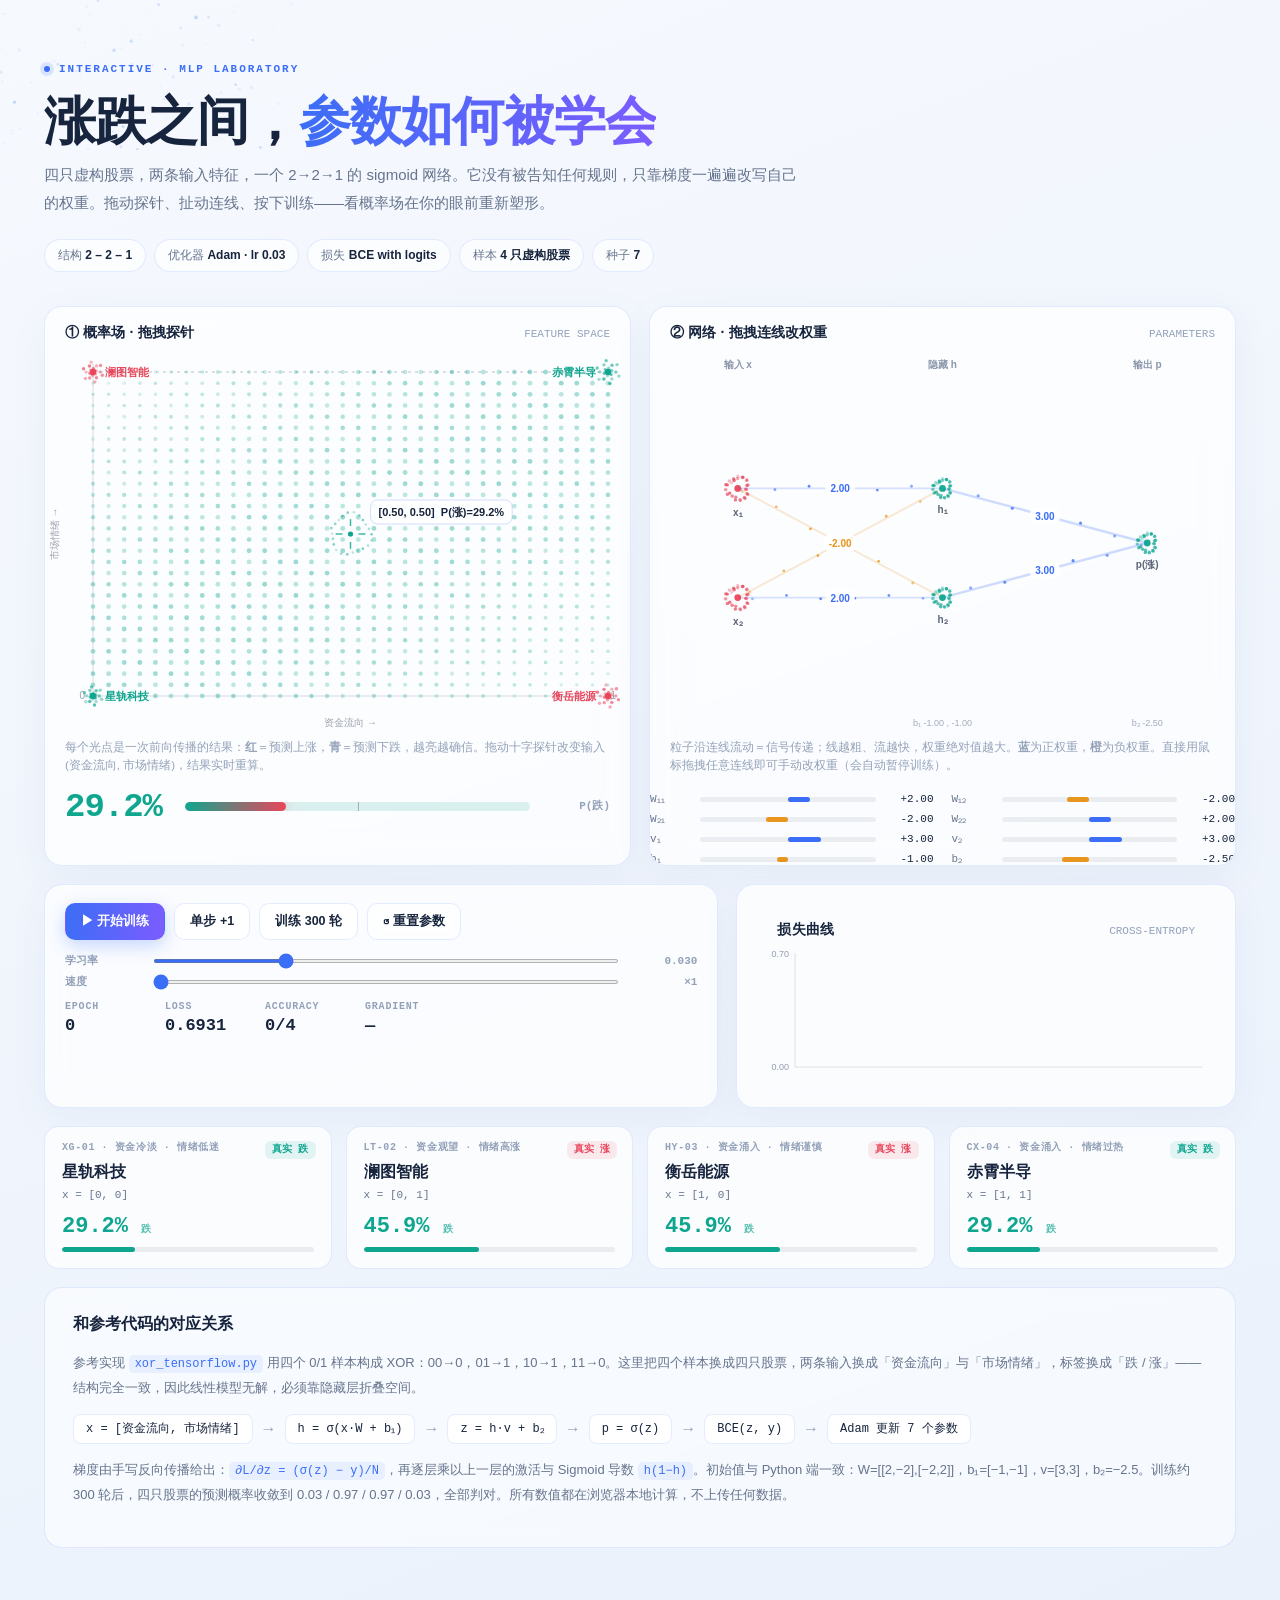
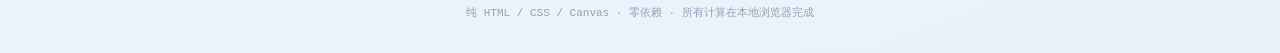
==== commit 066aea5f: "Add files via upload" ====
--- a/index.html
+++ b/index.html
@@ -1,290 +1,645 @@
-<!doctype html>
+<!DOCTYPE html>
 <html lang="zh-CN">
 <head>
 <meta charset="utf-8" />
 <meta name="viewport" content="width=device-width, initial-scale=1" />
-<title>作品集 · Portfolio</title>
-<meta name="description" content="个人成果展示" />
-<meta name="theme-color" content="#05070d" />
-<link rel="canonical" href="https://zzj903.github.io/" />
-<meta property="og:type" content="website" />
-<meta property="og:url" content="https://zzj903.github.io/" />
-<meta property="og:title" content="个人作品集" />
-<meta property="og:description" content="个人成果展示" />
-<link rel="icon" href="data:image/svg+xml,%3Csvg xmlns='http://www.w3.org/2000/svg' viewBox='0 0 100 100'%3E%3Crect width='100' height='100' rx='24' fill='%230a0f1a'/%3E%3Cpath d='M28 68V32h12l20 24V32h12v36H60L40 44v24z' fill='%236f97ff'/%3E%3C/svg%3E" />
-<link rel="stylesheet" href="assets/css/style.css" />
+<title>涨跌之间 · 一个 MLP 的学习现场</title>
+<meta name="description" content="用 2-2-1  sigmoid 神经网络学习四只虚构股票的涨跌概率，拖拽探针与权重，亲眼看见参数如何被梯度改写。" />
+<style>
+  :root{
+    --bg1:#f6f9fe; --bg2:#eaf1fb;
+    --ink:#17243d; --muted:#66748d; --faint:#93a1b8;
+    --line:rgba(59,110,246,.13);
+    --blue:#3b6ef6; --violet:#7c5cff;
+    --up:#e9465b; --down:#0fa68f;
+    --pos:#3b6ef6; --neg:#e89520;
+    --panel:rgba(255,255,255,.72);
+    --mono:"SFMono-Regular",Consolas,"Liberation Mono",Menlo,monospace;
+  }
+  *{box-sizing:border-box}
+  html,body{margin:0;padding:0}
+  body{
+    font-family:-apple-system,BlinkMacSystemFont,"Segoe UI","PingFang SC","Hiragino Sans GB","Microsoft YaHei",sans-serif;
+    color:var(--ink); background:linear-gradient(160deg,var(--bg1),var(--bg2));
+    min-height:100vh; overflow-x:hidden; -webkit-font-smoothing:antialiased;
+  }
+  #dust{position:fixed;inset:0;z-index:0;pointer-events:none}
+  .wrap{position:relative;z-index:1;max-width:1240px;margin:0 auto;padding:0 24px}
+
+  /* ---------- header ---------- */
+  header{padding:58px 0 26px}
+  .eyebrow{display:inline-flex;align-items:center;gap:9px;font:600 11px/1 var(--mono);
+    letter-spacing:.18em;color:var(--blue);text-transform:uppercase}
+  .eyebrow .dot{width:6px;height:6px;border-radius:50%;background:var(--blue);
+    box-shadow:0 0 0 4px rgba(59,110,246,.14)}
+  h1{margin:16px 0 10px;font-size:clamp(30px,4.4vw,52px);line-height:1.14;letter-spacing:-.02em;font-weight:750}
+  h1 em{font-style:normal;background:linear-gradient(100deg,var(--blue),var(--violet));
+    -webkit-background-clip:text;background-clip:text;color:transparent}
+  .lede{margin:0;max-width:760px;color:var(--muted);font-size:15px;line-height:1.85}
+  .chips{display:flex;flex-wrap:wrap;gap:8px;margin-top:22px}
+  .chip{border:1px solid var(--line);background:rgba(255,255,255,.65);border-radius:999px;
+    padding:7px 13px;font-size:12px;color:var(--muted);backdrop-filter:blur(8px)}
+  .chip b{color:var(--ink);font-weight:650}
+
+  /* ---------- layout ---------- */
+  .stage{display:grid;grid-template-columns:1fr 1fr;gap:18px;margin:8px 0 18px}
+  .panel{background:var(--panel);border:1px solid var(--line);border-radius:18px;
+    backdrop-filter:blur(14px);box-shadow:0 10px 40px rgba(40,70,140,.05);overflow:hidden}
+  .panel-h{display:flex;align-items:baseline;justify-content:space-between;gap:10px;
+    padding:17px 20px 6px}
+  .panel-h h2{margin:0;font-size:14px;letter-spacing:.01em}
+  .panel-h span{font:500 11px/1 var(--mono);color:var(--faint)}
+  .cv{display:block;width:100%;height:390px;touch-action:none}
+  .hint{padding:0 20px 15px;margin:0;font-size:11.5px;color:var(--faint);line-height:1.6}
+
+  /* readout */
+  .readout{display:flex;align-items:center;gap:16px;padding:0 20px 18px}
+  .bignum{font:700 34px/1 var(--mono);letter-spacing:-.03em;min-width:104px}
+  .bignum.up{color:var(--up)} .bignum.down{color:var(--down)}
+  .meter{flex:1;height:9px;border-radius:9px;background:rgba(15,166,143,.14);position:relative;overflow:hidden}
+  .meter i{position:absolute;left:0;top:0;bottom:0;width:50%;border-radius:9px;
+    background:linear-gradient(90deg,var(--down),var(--up));transition:width .12s linear;
+    box-shadow:0 0 12px rgba(233,70,91,.35)}
+  .meter::after{content:"";position:absolute;left:50%;top:-3px;bottom:-3px;width:1px;background:rgba(23,36,61,.3)}
+  .mlabel{font:600 11px/1 var(--mono);color:var(--faint);min-width:64px;text-align:right}
+
+  /* ---------- control deck ---------- */
+  .deck{display:grid;grid-template-columns:1.35fr 1fr;gap:18px;margin-bottom:18px}
+  .deck .panel{padding:18px 20px}
+  .btns{display:flex;flex-wrap:wrap;gap:9px;margin-bottom:16px}
+  button{font:inherit;cursor:pointer;border-radius:10px;border:1px solid var(--line);
+    background:rgba(255,255,255,.8);color:var(--ink);padding:9px 15px;font-size:12.5px;
+    font-weight:600;transition:.16s;backdrop-filter:blur(6px)}
+  button:hover{transform:translateY(-1px);box-shadow:0 6px 16px rgba(40,70,140,.1)}
+  button:active{transform:translateY(0)}
+  button.primary{background:linear-gradient(100deg,var(--blue),var(--violet));color:#fff;border-color:transparent;
+    box-shadow:0 6px 18px rgba(59,110,246,.28)}
+  button.ghost{background:transparent}
+  button:disabled{opacity:.45;cursor:not-allowed;transform:none;box-shadow:none}
+  .row{display:flex;align-items:center;gap:12px;margin-top:10px}
+  .row label{font:600 11px/1 var(--mono);color:var(--faint);min-width:74px}
+  input[type=range]{flex:1;accent-color:var(--blue);height:4px}
+  .statline{display:flex;gap:22px;flex-wrap:wrap;margin-top:14px}
+  .stat{min-width:78px}
+  .stat dt{font:600 10px/1 var(--mono);color:var(--faint);letter-spacing:.08em;margin-bottom:5px}
+  .stat dd{margin:0;font:650 17px/1 var(--mono)}
+  .loss-cv{width:100%;height:150px;display:block}
+
+  /* parameters */
+  .params{display:grid;grid-template-columns:repeat(2,1fr);gap:9px 18px;margin-top:4px}
+  .prow{display:flex;align-items:center;gap:8px;font:500 11px/1 var(--mono)}
+  .prow .k{color:var(--muted);min-width:42px}
+  .prow .bar{flex:1;height:5px;border-radius:5px;background:rgba(23,36,61,.07);position:relative;overflow:hidden}
+  .prow .bar i{position:absolute;top:0;bottom:0;left:50%;width:0;background:var(--pos);border-radius:5px}
+  .prow .bar i.neg{background:var(--neg);right:50%;left:auto}
+  .prow .val{min-width:50px;text-align:right;color:var(--ink)}
+
+  /* ---------- stock cards ---------- */
+  .stocks{display:grid;grid-template-columns:repeat(4,1fr);gap:14px;margin-bottom:18px}
+  .stock{background:var(--panel);border:1px solid var(--line);border-radius:15px;padding:16px 17px;
+    cursor:pointer;transition:.18s;backdrop-filter:blur(10px);position:relative;overflow:hidden}
+  .stock:hover,.stock.sel{transform:translateY(-3px);box-shadow:0 12px 30px rgba(40,70,140,.12);border-color:rgba(59,110,246,.35)}
+  .stock .tag{font:600 10px/1 var(--mono);color:var(--faint);letter-spacing:.06em}
+  .stock h3{margin:9px 0 4px;font-size:16px}
+  .stock .feat{font:500 11px/1.5 var(--mono);color:var(--muted)}
+  .stock .pv{margin-top:13px;font:700 22px/1 var(--mono)}
+  .stock .pv.up{color:var(--up)} .stock .pv.down{color:var(--down)}
+  .stock .mini{height:5px;border-radius:5px;background:rgba(23,36,61,.07);margin-top:9px;overflow:hidden}
+  .stock .mini i{display:block;height:100%;border-radius:5px;transition:width .12s linear}
+  .stock .truth{position:absolute;top:14px;right:15px;font:600 10px/1 var(--mono);
+    padding:4px 7px;border-radius:6px}
+  .truth.up{color:var(--up);background:rgba(233,70,91,.1)}
+  .truth.down{color:var(--down);background:rgba(15,166,143,.1)}
+
+  /* ---------- notes ---------- */
+  .note{margin-bottom:60px;padding:26px 28px;background:rgba(255,255,255,.55);border:1px solid var(--line);
+    border-radius:18px;backdrop-filter:blur(10px)}
+  .note h2{font-size:16px;margin:0 0 16px}
+  .note p,.note li{color:var(--muted);font-size:13px;line-height:1.9}
+  .note code{font:500 12px/1 var(--mono);color:var(--blue);background:rgba(59,110,246,.08);padding:2px 6px;border-radius:5px}
+  .note .flow{display:flex;flex-wrap:wrap;gap:8px;align-items:center;margin:14px 0}
+  .note .flow span{border:1px solid var(--line);background:#fff;border-radius:8px;padding:8px 12px;font:500 12px/1 var(--mono)}
+  .note .flow b{color:var(--faint);font-weight:500}
+  footer{padding:0 0 34px;text-align:center;font:500 11px/1 var(--mono);color:var(--faint)}
+
+  @media(max-width:980px){
+    .stage,.deck{grid-template-columns:1fr}
+    .stocks{grid-template-columns:repeat(2,1fr)}
+    .cv{height:340px}
+  }
+  @media(max-width:560px){
+    .stocks{grid-template-columns:1fr}
+    header{padding-top:36px}
+    .wrap{padding:0 15px}
+  }
+</style>
 </head>
 <body>
-
-<!-- ===== 背景层 ===== -->
-<div class="bg" aria-hidden="true">
-  <div class="bg-grid"></div>
-  <div class="bg-glow bg-glow--1"></div>
-  <div class="bg-glow bg-glow--2"></div>
-  <canvas id="bg-canvas"></canvas>
-  <div class="bg-noise"></div>
-</div>
-<div class="spotlight" id="spotlight" aria-hidden="true"></div>
-
-<!-- ===== 导航 ===== -->
-<header class="nav" id="nav">
-  <div class="nav-inner">
-    <a class="brand" href="#top">
-      <span class="brand-mark" aria-hidden="true"></span>
-      <span class="brand-text" id="brandText">Portfolio</span>
-    </a>
-
-    <nav class="nav-links" aria-label="主导航">
-      <a href="#works">成果</a>
-      <a href="#about">关于</a>
-      <a href="#contact">联系</a>
-    </nav>
-
-    <button class="btn btn-ghost nav-cta" id="openPanel" type="button">
-      <svg viewBox="0 0 24 24" width="15" height="15" fill="none" stroke="currentColor" stroke-width="1.8" stroke-linecap="round" stroke-linejoin="round" aria-hidden="true">
-        <path d="M12 5v14M5 12h14" />
-      </svg>
-      <span>上传 / 管理</span>
-    </button>
-  </div>
-</header>
-
-<main id="top">
-
-  <!-- ===== Hero ===== -->
-  <section class="hero">
-    <div class="wrap">
-      <p class="eyebrow reveal">
-        <span class="dot"></span>
-        <span id="heroRole">PORTFOLIO</span>
-      </p>
-
-      <h1 class="hero-title reveal" id="heroName">你的名字</h1>
-
-      <p class="hero-tagline reveal" id="heroTagline">把想法做成能用的东西。</p>
-
-      <div class="hero-actions reveal">
-        <a class="btn btn-primary" href="#works">
-          看作品
-          <svg viewBox="0 0 24 24" width="15" height="15" fill="none" stroke="currentColor" stroke-width="1.8" stroke-linecap="round" stroke-linejoin="round" aria-hidden="true"><path d="M5 12h14M13 6l6 6-6 6"/></svg>
-        </a>
-        <button class="btn btn-ghost" type="button" id="openPanelHero">
-          <svg viewBox="0 0 24 24" width="15" height="15" fill="none" stroke="currentColor" stroke-width="1.8" stroke-linecap="round" stroke-linejoin="round" aria-hidden="true"><path d="M12 16V4M8 8l4-4 4 4"/><path d="M4 16v2a2 2 0 0 0 2 2h12a2 2 0 0 0 2-2v-2"/></svg>
-          上传新成果
-        </button>
-      </div>
-
-      <dl class="hero-stats reveal" id="heroStats">
-        <div class="stat"><dt>收录成果</dt><dd id="statWorks">0</dd></div>
-        <div class="stat"><dt>分类</dt><dd id="statCats">0</dd></div>
-        <div class="stat"><dt>最近更新</dt><dd id="statUpdated">—</dd></div>
-        <div class="stat stat--loc"><dt>坐标</dt><dd id="statLoc">—</dd></div>
-      </dl>
+<canvas id="dust" aria-hidden="true"></canvas>
+
+<div class="wrap">
+  <header>
+    <div class="eyebrow"><span class="dot"></span> Interactive · MLP Laboratory</div>
+    <h1>涨跌之间，<em>参数如何被学会</em></h1>
+    <p class="lede">四只虚构股票，两条输入特征，一个 2→2→1 的 sigmoid 网络。它没有被告知任何规则，只靠梯度一遍遍改写自己的权重。拖动探针、扯动连线、按下训练——看概率场在你的眼前重新塑形。</p>
+    <div class="chips">
+      <span class="chip">结构 <b>2 – 2 – 1</b></span>
+      <span class="chip">优化器 <b>Adam · lr 0.03</b></span>
+      <span class="chip">损失 <b>BCE with logits</b></span>
+      <span class="chip">样本 <b>4 只虚构股票</b></span>
+      <span class="chip">种子 <b>7</b></span>
     </div>
-  </section>
-
-  <!-- ===== 作品 ===== -->
-  <section class="section" id="works">
-    <div class="wrap">
-      <div class="section-head">
-        <div>
-          <p class="section-index">01 / WORKS</p>
-          <h2 class="section-title">成果</h2>
-        </div>
-        <p class="section-desc">按分类筛选，点击卡片查看详情或跳转。</p>
-      </div>
-
-      <div class="filters" id="filters" role="tablist" aria-label="分类筛选"></div>
-      <div class="grid" id="grid"></div>
-      <p class="empty" id="empty" hidden>这个分类下还没有内容。</p>
-    </div>
-  </section>
-
-  <!-- ===== 关于 ===== -->
-  <section class="section" id="about">
-    <div class="wrap about">
-      <div class="about-main">
-        <p class="section-index">02 / ABOUT</p>
-        <h2 class="section-title">关于</h2>
-        <div class="about-text" id="aboutText"></div>
-      </div>
-      <aside class="about-side">
-        <h3 class="mini-title">技能</h3>
-        <ul class="skills" id="skills"></ul>
-      </aside>
-    </div>
-  </section>
-
-  <!-- ===== 联系 ===== -->
-  <section class="section section--contact" id="contact">
-    <div class="wrap contact">
-      <p class="section-index">03 / CONTACT</p>
-      <h2 class="contact-title">有想法，聊聊。</h2>
-      <a class="mail" id="mailLink" href="mailto:hello@example.com"><span id="mailText">hello@example.com</span></a>
-      <ul class="links" id="links"></ul>
-    </div>
-  </section>
-
-</main>
-
-<footer class="footer">
-  <div class="wrap footer-inner">
-    <span id="footerName">Portfolio</span>
-    <span class="footer-dot">·</span>
-    <span>Built with plain HTML · Hosted on GitHub Pages</span>
-  </div>
-</footer>
-
-<!-- ===== 遮罩 + 管理面板 ===== -->
-<div class="scrim" id="scrim"></div>
-
-<aside class="panel" id="panel" aria-hidden="true" aria-label="内容管理">
-  <div class="panel-head">
-    <div>
-      <p class="eyebrow"><span class="dot"></span>CONTROL</p>
-      <h2>内容管理</h2>
-    </div>
-    <button class="icon-btn" id="closePanel" type="button" aria-label="关闭">
-      <svg viewBox="0 0 24 24" width="18" height="18" fill="none" stroke="currentColor" stroke-width="1.8" stroke-linecap="round"><path d="M6 6l12 12M18 6L6 18"/></svg>
-    </button>
-  </div>
-
-  <div class="panel-tabs" role="tablist">
-    <button type="button" data-tab="upload" class="is-active">上传文件</button>
-    <button type="button" data-tab="edit">新增作品</button>
-    <button type="button" data-tab="list">已发布</button>
-    <button type="button" data-tab="conn">连接仓库</button>
-  </div>
-
-  <div class="panel-body">
-
-    <!-- 上传 -->
-    <section class="pane is-active" data-pane="upload">
-      <p class="hint" id="connHint"></p>
-
-      <div class="drop" id="drop">
-        <svg viewBox="0 0 24 24" width="26" height="26" fill="none" stroke="currentColor" stroke-width="1.4" stroke-linecap="round" stroke-linejoin="round" aria-hidden="true"><path d="M12 16V4M8 8l4-4 4 4"/><path d="M4 16v2a2 2 0 0 0 2 2h12a2 2 0 0 0 2-2v-2"/></svg>
-        <strong>拖入文件，或点击选择</strong>
-        <span>图片 / PDF / 压缩包，单个不超过 10MB</span>
-        <input type="file" id="fileInput" multiple hidden />
-      </div>
-
-      <ul class="upload-list" id="uploadList"></ul>
-
-      <div class="divider"><span>或</span></div>
-
-      <p class="hint">不想连仓库？也可以把作品信息保存成文件，手动拖到 GitHub 网页上。</p>
-      <button class="btn btn-ghost btn-block" type="button" id="downloadWorks">下载 works.js</button>
-    </section>
-
-    <!-- 新增/编辑 -->
-    <section class="pane" data-pane="edit">
-      <form id="workForm" class="form" autocomplete="off">
-        <input type="hidden" id="f-id" />
-        <label>标题 <span class="req">*</span>
-          <input id="f-title" type="text" required placeholder="例如：数据看板重设计" />
-        </label>
-        <div class="row">
-          <label>分类
-            <input id="f-category" type="text" list="catList" placeholder="项目" />
-            <datalist id="catList"></datalist>
-          </label>
-          <label>年份
-            <input id="f-year" type="text" placeholder="2025" inputmode="numeric" />
-          </label>
-        </div>
-        <label>简介 <span class="req">*</span>
-          <textarea id="f-desc" rows="3" required placeholder="一两句话说明它是什么、解决了什么问题"></textarea>
-        </label>
-        <label>标签
-          <input id="f-tags" type="text" placeholder="React, 可视化（用逗号分隔）" />
-        </label>
-        <label>链接
-          <input id="f-url" type="url" placeholder="https://（可留空）" />
-        </label>
-        <label>封面图
-          <input id="f-cover" type="text" placeholder="留空则自动生成渐变封面" />
-        </label>
-        <label class="check">
-          <input id="f-featured" type="checkbox" /> 置顶显示
-        </label>
-
-        <div class="form-actions">
-          <button class="btn btn-primary" type="submit" id="saveWork">保存并发布</button>
-          <button class="btn btn-ghost" type="button" id="resetForm">清空</button>
-        </div>
-        <p class="status" id="formStatus"></p>
-      </form>
-    </section>
-
-    <!-- 已发布 -->
-    <section class="pane" data-pane="list">
-      <ul class="work-list" id="workList"></ul>
-    </section>
-
-    <!-- 连接 -->
-    <section class="pane" data-pane="conn">
-      <div class="form">
-        <div class="row">
-          <label>GitHub 用户名
-            <input id="c-owner" type="text" placeholder="yourname" />
-          </label>
-          <label>仓库名
-            <input id="c-repo" type="text" placeholder="yourname.github.io" />
-          </label>
-        </div>
-        <label>分支
-          <input id="c-branch" type="text" placeholder="main" />
-        </label>
-        <label>访问令牌 Token
-          <input id="c-token" type="password" placeholder="github_pat_..." />
-        </label>
-        <div class="form-actions">
-          <button class="btn btn-primary" type="button" id="saveConn">保存连接</button>
-          <button class="btn btn-ghost" type="button" id="testConn">测试</button>
-        </div>
-        <p class="status" id="connStatus"></p>
-      </div>
-
-      <div class="note">
-        <h4>方案 A · Fine-grained Token（推荐）</h4>
-        <p class="note-lead">只授权这一个仓库，最安全。</p>
-        <ol>
-          <li>打开 <a href="https://github.com/settings/personal-access-tokens/new" target="_blank" rel="noopener">创建 Fine-grained token ↗</a></li>
-          <li>Token name 随便填，Expiration 选一个过期时间</li>
-          <li><b>Repository access</b> 选 <b>Only select repositories</b> → 下拉里勾选 <b>zzj903.github.io</b></li>
-          <li><b>Permissions 是折叠的，要先点一下展开</b>（页面上写着 Permissions，右边有箭头）→ 进入 <b>Repository permissions</b></li>
-          <li>在列表里找到 <b>Contents</b>，右侧下拉改成 <b>Read and write</b>（其余保持 No access）</li>
-          <li>拉到页面底部点 <b>Generate token</b>，复制 <code>github_pat_</code> 开头的一整串</li>
-        </ol>
-
-        <p class="hint-inline">
-          <b>找不到 Permissions？</b>99% 是因为还没勾选仓库。必须先在第 3 步把仓库勾上，
-          Permissions 区域才会出现可编辑的权限列表；它默认是折叠状态，点标题才能展开。
-          中文界面叫「权限 → 仓库权限 → 内容 → 读取和写入」。
-        </p>
-
-        <details class="note-details">
-          <summary>方案 B · Classic Token（更省事，权限更大）</summary>
-          <ol>
-            <li>打开 <a href="https://github.com/settings/tokens/new?scopes=repo&amp;description=portfolio" target="_blank" rel="noopener">创建 Classic token ↗</a>（链接已自动勾好 repo）</li>
-            <li>Note 随便填，Expiration 可设为 No expiration</li>
-            <li>确认 <b>Select scopes</b> 里只勾了最上面的 <b>repo</b>，其余不勾</li>
-            <li>页面底部点 <b>Generate token</b>，复制 <code>ghp_</code> 开头的一整串</li>
-          </ol>
-          <p class="warn">Classic token 没有「Repository permissions」这一项，只有 scopes 勾选框，因此不需要设 Contents。它对你账号下所有仓库都有写权限，泄露风险比方案 A 大。</p>
-        </details>
-
-        <p class="warn">Token 只保存在你这台电脑的浏览器里（localStorage），不会上传到任何服务器。但请不要在公共电脑上保存。</p>
+  </header>
+
+  <div class="stage">
+    <!-- FIELD -->
+    <section class="panel">
+      <div class="panel-h"><h2>① 概率场 · 拖拽探针</h2><span>FEATURE SPACE</span></div>
+      <canvas id="field" class="cv"></canvas>
+      <div class="hint">每个光点是一次前向传播的结果：<b>红</b>＝预测上涨，<b>青</b>＝预测下跌，越亮越确信。拖动十字探针改变输入 (资金流向, 市场情绪)，结果实时重算。</div>
+      <div class="readout">
+        <div class="bignum" id="bigProb">50.0%</div>
+        <div class="meter"><i id="meterFill"></i></div>
+        <div class="mlabel" id="mlabel">P(涨)</div>
       </div>
     </section>
 
+    <!-- NETWORK -->
+    <section class="panel">
+      <div class="panel-h"><h2>② 网络 · 拖拽连线改权重</h2><span>PARAMETERS</span></div>
+      <canvas id="net" class="cv"></canvas>
+      <div class="hint">粒子沿连线流动＝信号传递；线越粗、流越快，权重绝对值越大。<b>蓝</b>为正权重，<b>橙</b>为负权重。直接用鼠标拖拽任意连线即可手动改权重（会自动暂停训练）。</div>
+      <div class="params" id="params"></div>
+    </section>
   </div>
-</aside>
-
-<script src="data/site.js"></script>
-<script src="data/works.js"></script>
-<script src="assets/js/main.js"></script>
-<script src="assets/js/admin.js"></script>
+
+  <!-- DECK -->
+  <div class="deck">
+    <section class="panel">
+      <div class="btns">
+        <button class="primary" id="btnRun">▶ 开始训练</button>
+        <button id="btnStep">单步 +1</button>
+        <button id="btn300">训练 300 轮</button>
+        <button class="ghost" id="btnReset">↺ 重置参数</button>
+      </div>
+      <div class="row"><label>学习率</label><input id="lr" type="range" min="0.003" max="0.1" step="0.001" value="0.03"><span class="mlabel" id="lrVal">0.030</span></div>
+      <div class="row"><label>速度</label><input id="speed" type="range" min="1" max="8" step="1" value="1"><span class="mlabel" id="speedVal">×1</span></div>
+      <dl class="statline">
+        <div class="stat"><dt>EPOCH</dt><dd id="sEpoch">0</dd></div>
+        <div class="stat"><dt>LOSS</dt><dd id="sLoss">0.693</dd></div>
+        <div class="stat"><dt>ACCURACY</dt><dd id="sAcc">0/4</dd></div>
+        <div class="stat"><dt>GRADIENT</dt><dd id="sGrad">—</dd></div>
+      </dl>
+    </section>
+    <section class="panel">
+      <div class="panel-h" style="padding:18px 20px 0"><h2>损失曲线</h2><span id="lossNote">CROSS-ENTROPY</span></div>
+      <canvas id="loss" class="loss-cv"></canvas>
+    </section>
+  </div>
+
+  <!-- STOCKS -->
+  <div class="stocks" id="stocks"></div>
+
+  <!-- NOTE -->
+  <section class="note">
+    <h2>和参考代码的对应关系</h2>
+    <p>参考实现 <code>xor_tensorflow.py</code> 用四个 0/1 样本构成 XOR：00→0，01→1，10→1，11→0。这里把四个样本换成四只股票，两条输入换成「资金流向」与「市场情绪」，标签换成「跌 / 涨」——结构完全一致，因此线性模型无解，必须靠隐藏层折叠空间。</p>
+    <div class="flow"><span>x = [资金流向, 市场情绪]</span><b>→</b><span>h = σ(x·W + b₁)</span><b>→</b><span>z = h·v + b₂</span><b>→</b><span>p = σ(z)</span><b>→</b><span>BCE(z, y)</span><b>→</b><span>Adam 更新 7 个参数</span></div>
+    <p>梯度由手写反向传播给出：<code>∂L/∂z = (σ(z) − y)/N</code>，再逐层乘以上一层的激活与 Sigmoid 导数 <code>h(1−h)</code>。初始值与 Python 端一致：W=[[2,−2],[−2,2]]，b₁=[−1,−1]，v=[3,3]，b₂=−2.5。训练约 300 轮后，四只股票的预测概率收敛到 0.03 / 0.97 / 0.97 / 0.03，全部判对。所有数值都在浏览器本地计算，不上传任何数据。</p>
+  </section>
+
+  <footer>纯 HTML / CSS / Canvas · 零依赖 · 所有计算在本地浏览器完成</footer>
+</div>
+
+<script>
+/* ============================================================
+   MLP core — faithful JS port of xor_tensorflow.py
+   ============================================================ */
+const INIT = { W:[[2,-2],[-2,2]], b1:[-1,-1], v:[3,3], b2:-2.5 };
+const X = [[0,0],[0,1],[1,0],[1,1]];
+const Y = [0,1,1,0];
+const STOCKS = [
+  {name:"星轨科技", code:"XG-01", x:[0,0], y:0, note:"资金冷淡 · 情绪低迷"},
+  {name:"澜图智能", code:"LT-02", x:[0,1], y:1, note:"资金观望 · 情绪高涨"},
+  {name:"衡岳能源", code:"HY-03", x:[1,0], y:1, note:"资金涌入 · 情绪谨慎"},
+  {name:"赤霄半导", code:"CX-04", x:[1,1], y:0, note:"资金涌入 · 情绪过热"}
+];
+const sig = z => 1/(1+Math.exp(-z));
+const clamp=(v,a,b)=>Math.min(b,Math.max(a,v));
+const lerp=(a,b,t)=>a+(b-a)*t;
+const dist=(x1,y1,x2,y2)=>Math.hypot(x1-x2,y1-y2);
+
+function freshAdam(){return {m:{W:[[0,0],[0,0]],b1:[0,0],v:[0,0],b2:0},
+  v:{W:[[0,0],[0,0]],b1:[0,0],v:[0,0],b2:0},t:0};}
+let S;
+function resetState(){
+  S = {
+    p:JSON.parse(JSON.stringify(INIT)), adam:freshAdam(),
+    lr:0.03, speed:1, epoch:0, loss:Math.log(2), acc:0, gradNorm:0,
+    running:false, target:null, losses:[], probe:{x:.5,y:.5},
+    selected:-1, manual:false, fieldDirty:true
+  };
+  updateRunBtn();
+}
+
+function forwardPoint(x1,x2,p=S.p){
+  const z1=[0,1].map(j=>x1*p.W[0][j]+x2*p.W[1][j]+p.b1[j]);
+  const h=z1.map(sig);
+  const z2=h[0]*p.v[0]+h[1]*p.v[1]+p.b2;
+  return {z1,h,z2,prob:sig(z2)};
+}
+
+function trainOne(){
+  const {p,adam,lr}=S, N=4;
+  const F=X.map(x=>forwardPoint(x[0],x[1],p));
+  let loss=0;
+  for(let i=0;i<N;i++) loss += Math.log1p(Math.exp(F[i].z2)) - Y[i]*F[i].z2;
+  loss/=N;
+  const dz2=F.map((f,i)=>(f.prob-Y[i])/N);
+  const g={W:[[0,0],[0,0]],b1:[0,0],v:[0,0],b2:0};
+  for(let i=0;i<N;i++){
+    for(let j=0;j<2;j++){
+      g.v[j]+=F[i].h[j]*dz2[i];
+      const dh=dz2[i]*p.v[j];
+      const dz1=dh*F[i].h[j]*(1-F[i].h[j]);
+      for(let k=0;k<2;k++) g.W[k][j]+=X[i][k]*dz1;
+      g.b1[j]+=dz1;
+    }
+    g.b2+=dz2[i];
+  }
+  adam.t++;
+  const c1=1-Math.pow(.9,adam.t), c2=1-Math.pow(.999,adam.t);
+  let sq=0;
+  for(let j=0;j<2;j++) for(let k=0;k<2;k++) sq+=g.W[j][k]**2;
+  for(let j=0;j<2;j++) sq+=g.v[j]**2+g.b1[j]**2; sq+=g.b2**2;
+  S.gradNorm=Math.sqrt(sq);
+  const updSc=key=>{
+    adam.m[key]=.9*adam.m[key]+.1*g[key];
+    adam.v[key]=.999*adam.v[key]+.001*g[key]*g[key];
+    p[key]-=lr*(adam.m[key]/c1)/(Math.sqrt(adam.v[key]/c2)+1e-7);
+  };
+  const updAr=key=>{
+    for(let j=0;j<g[key].length;j++){
+      if(Array.isArray(g[key][j])){
+        for(let k=0;k<2;k++){
+          adam.m[key][j][k]=.9*adam.m[key][j][k]+.1*g[key][j][k];
+          adam.v[key][j][k]=.999*adam.v[key][j][k]+.001*g[key][j][k]**2;
+          p[key][j][k]-=lr*(adam.m[key][j][k]/c1)/(Math.sqrt(adam.v[key][j][k]/c2)+1e-7);
+        }
+      }else{
+        adam.m[key][j]=.9*adam.m[key][j]+.1*g[key][j];
+        adam.v[key][j]=.999*adam.v[key][j]+.001*g[key][j]**2;
+        p[key][j]-=lr*(adam.m[key][j]/c1)/(Math.sqrt(adam.v[key][j]/c2)+1e-7);
+      }
+    }
+  };
+  updAr('W');updAr('b1');updAr('v');updSc('b2');
+  S.epoch++; S.loss=loss; S.losses.push(loss); if(S.losses.length>800)S.losses.shift();
+  S.acc=X.filter((x,i)=>(forwardPoint(x[0],x[1],p).prob>=.5?1:0)===Y[i]).length;
+  S.fieldDirty=true;
+  if(S.target!==null && S.epoch>=S.target){S.target=null;S.running=false;updateRunBtn();}
+}
+
+/* ============================================================
+   Canvas helpers
+   ============================================================ */
+function fit(cv){
+  const r=cv.getBoundingClientRect(), dpr=Math.min(devicePixelRatio||1,2);
+  cv.width=Math.round(r.width*dpr); cv.height=Math.round(r.height*dpr);
+  const ctx=cv.getContext('2d'); ctx.setTransform(dpr,0,0,dpr,0,0);
+  return {ctx,w:r.width,h:r.height};
+}
+const cvDust=document.getElementById('dust'), cvField=document.getElementById('field'),
+      cvNet=document.getElementById('net'), cvLoss=document.getElementById('loss');
+let D={},F={},N={},L={};
+function refit(){D=fit(cvDust);F=fit(cvField);N=fit(cvNet);L=fit(cvLoss);S.fieldDirty=true;}
+addEventListener('resize',refit);
+
+/* background dust */
+const dust=Array.from({length:110},()=>({x:Math.random(),y:Math.random(),
+  r:Math.random()*1.5+.4,s:Math.random()*.00022+.00006,a:Math.random()*.4+.12,ph:Math.random()*6.28}));
+function drawDust(t){
+  const {ctx,w,h}=D; ctx.clearRect(0,0,w,h);
+  for(const d of dust){
+    d.y-=d.s*16; if(d.y<-.02){d.y=1.02;d.x=Math.random();}
+    const x=d.x*w, y=d.y*h, al=d.a*(.65+.35*Math.sin(t*1.3+d.ph));
+    ctx.fillStyle=`rgba(59,110,246,${al*.5})`;
+    ctx.beginPath();ctx.arc(x,y,d.r,0,6.283);ctx.fill();
+  }
+}
+
+/* ---------- probability field ---------- */
+const FIELD_PAD={l:48,r:22,t:24,b:42};
+let fieldCache=[];
+function fxy(w,h,x1,x2){
+  return {X:FIELD_PAD.l+x1*(w-FIELD_PAD.l-FIELD_PAD.r),
+          Y:h-FIELD_PAD.b-x2*(h-FIELD_PAD.t-FIELD_PAD.b)};
+}
+function buildField(w,h){
+  const cols=34,rows=30,out=[];
+  for(let j=0;j<rows;j++)for(let i=0;i<cols;i++){
+    const x1=i/(cols-1),x2=j/(rows-1);
+    const pr=forwardPoint(x1,x2).prob;
+    const q=fxy(w,h,x1,x2);
+    out.push({x:q.X,y:q.Y,pr,ph:(i*7+j*13)*.17});
+  }
+  fieldCache=out; S.fieldDirty=false;
+}
+function drawField(t){
+  const {ctx,w,h}=F; ctx.clearRect(0,0,w,h);
+  if(S.fieldDirty||fieldCache.length===0||fieldCache[0].X===undefined)buildField(w,h);
+  // axes
+  ctx.strokeStyle='rgba(23,36,61,.16)';ctx.lineWidth=1;
+  const o=fxy(w,h,0,0), ex=fxy(w,h,1,0), ey=fxy(w,h,0,1);
+  ctx.beginPath();ctx.moveTo(o.X,o.Y);ctx.lineTo(ex.X+8,ex.Y);ctx.moveTo(o.X,o.Y);ctx.lineTo(ey.X,ey.Y-8);ctx.stroke();
+  ctx.fillStyle='rgba(23,36,61,.42)';ctx.font='10px '+getComputedStyle(document.body).fontFamily;
+  ctx.textAlign='center';ctx.fillText('资金流向 →',(o.X+ex.X)/2,h-12);
+  ctx.save();ctx.translate(13,(o.Y+ey.Y)/2);ctx.rotate(-Math.PI/2);ctx.fillText('市场情绪 →',0,0);ctx.restore();
+  ctx.textAlign='right';ctx.fillText('0',o.X-8,o.Y+3);ctx.fillText('1',ex.X+8,ex.Y+3);
+  // field particles
+  for(const p of fieldCache){
+    const conf=Math.abs(p.pr-.5)*2;
+    const tw=.82+.18*Math.sin(t*2+p.ph);
+    const r=1.4+conf*2.5;
+    const col=p.pr>=.5 ? `rgba(233,70,91,${(.16+conf*.62)*tw})` : `rgba(15,166,143,${(.16+conf*.62)*tw})`;
+    ctx.fillStyle=col;ctx.beginPath();ctx.arc(p.x,p.y,r,0,6.283);ctx.fill();
+  }
+  // decision contour p=.5
+  ctx.strokeStyle='rgba(23,36,61,.28)';ctx.lineWidth=1.2;ctx.setLineDash([3,4]);
+  ctx.beginPath();let started=false;
+  for(let i=0;i<=60;i++){
+    const x1=i/60;let lo=0,hi=1;
+    for(let k=0;k<24;k++){const mid=(lo+hi)/2;(forwardPoint(x1,mid).prob>=.5)?hi=mid:lo=mid;}
+    const q=fxy(w,h,x1,(lo+hi)/2);
+    if(!started){ctx.moveTo(q.X,q.Y);started=true;}else ctx.lineTo(q.X,q.Y);
+  }
+  ctx.stroke();ctx.setLineDash([]);
+  // stocks
+  STOCKS.forEach((s,idx)=>{
+    const q=fxy(w,h,s.x[0],s.x[1]);
+    const col=s.y? '233,70,91':'15,166,143';
+    const pulse=1+.12*Math.sin(t*2.4+idx);
+    for(let k=0;k<18;k++){
+      const a=k/18*6.283+t*(s.y?.5:-.5), rr=(7+4*Math.sin(k*2.1))*pulse;
+      ctx.fillStyle=`rgba(${col},${.35+.35*Math.sin(k*1.7+t)**2})`;
+      ctx.beginPath();ctx.arc(q.X+Math.cos(a)*rr,q.Y+Math.sin(a)*rr,1.7,0,6.283);ctx.fill();
+    }
+    ctx.fillStyle=`rgb(${col})`;ctx.beginPath();ctx.arc(q.X,q.Y,3.2,0,6.283);ctx.fill();
+    ctx.font='600 11px '+getComputedStyle(document.body).fontFamily;
+    ctx.textAlign=s.x[0]===0?'left':'right';
+    ctx.fillText(s.name,q.X+(s.x[0]===0?12:-12),q.Y+4);
+  });
+  // probe
+  const pr=forwardPoint(S.probe.x,S.probe.y).prob;
+  const pq=fxy(w,h,S.probe.x,S.probe.y);
+  const pc=pr>=.5?'233,70,91':'15,166,143';
+  ctx.strokeStyle=`rgba(${pc},.85)`;ctx.lineWidth=1.4;
+  for(let k=0;k<4;k++){
+    const a=k*Math.PI/2, r1=8, r2=15+2*Math.sin(t*3);
+    ctx.beginPath();ctx.moveTo(pq.X+Math.cos(a)*r1,pq.Y+Math.sin(a)*r1);
+    ctx.lineTo(pq.X+Math.cos(a)*r2,pq.Y+Math.sin(a)*r2);ctx.stroke();
+  }
+  for(let k=0;k<22;k++){
+    const a=k/22*6.283+t*1.8, rr=20+2*Math.sin(t*2+k);
+    ctx.fillStyle=`rgba(${pc},${.25+.3*Math.sin(k+t)**2})`;
+    ctx.beginPath();ctx.arc(pq.X+Math.cos(a)*rr,pq.Y+Math.sin(a)*rr,1.3,0,6.283);ctx.fill();
+  }
+  ctx.fillStyle=`rgb(${pc})`;ctx.beginPath();ctx.arc(pq.X,pq.Y,2.6,0,6.283);ctx.fill();
+  // tooltip
+  const tip=`[${S.probe.x.toFixed(2)}, ${S.probe.y.toFixed(2)}]  P(涨)=${(pr*100).toFixed(1)}%`;
+  ctx.font='600 11px '+getComputedStyle(document.body).fontFamily;
+  const tw=ctx.measureText(tip).width;
+  let tx=pq.X+20,ty=pq.Y-20; if(tx+tw+16>w)tx=pq.X-tw-26; if(ty<14)ty=pq.Y+34;
+  ctx.fillStyle='rgba(255,255,255,.9)';ctx.strokeStyle='rgba(59,110,246,.22)';ctx.lineWidth=1;
+  ctx.beginPath();ctx.roundRect(tx,ty-14,tw+16,24,7);ctx.fill();ctx.stroke();
+  ctx.fillStyle='#17243d';ctx.textAlign='left';ctx.fillText(tip,tx+8,ty+2);
+}
+
+/* ---------- network ---------- */
+function netNodes(w,h){
+  return {
+    in:[{x:w*.15,y:h*.36},{x:w*.15,y:h*.64}],
+    hid:[{x:w*.5,y:h*.36},{x:w*.5,y:h*.64}],
+    out:{x:w*.85,y:h*.5}
+  };
+}
+const CONNS=[
+  {key:'W',i:0,j:0,from:'in',to:'hid'},
+  {key:'W',i:0,j:1,from:'in',to:'hid'},
+  {key:'W',i:1,j:0,from:'in',to:'hid'},
+  {key:'W',i:1,j:1,from:'in',to:'hid'},
+  {key:'v',i:0,j:0,from:'hid',to:'out'},
+  {key:'v',i:1,j:0,from:'hid',to:'out'}
+];
+function getW(c){return c.key==='W'?S.p.W[c.i][c.j]:S.p.v[c.i];}
+function setW(c,val){if(c.key==='W')S.p.W[c.i][c.j]=val;else S.p.v[c.i]=val;}
+function connPts(c,nd){
+  const a=c.from==='in'?nd.in[c.i]:nd.hid[c.i];
+  const b=c.to==='out'?nd.out:nd.hid[c.j];
+  return [a,b];
+}
+function drawNet(t){
+  const {ctx,w,h}=N; ctx.clearRect(0,0,w,h);
+  const nd=netNodes(w,h);
+  const act=forwardPoint(S.probe.x,S.probe.y);
+  const acts={in:[S.probe.x,S.probe.y],hid:act.h,out:[act.prob]};
+  const layers=[['输入 x',nd.in],['隐藏 h',nd.hid],['输出 p',[nd.out]]];
+  // layer labels
+  ctx.font='600 10px '+getComputedStyle(document.body).fontFamily;
+  ctx.textAlign='center';ctx.fillStyle='rgba(102,116,141,.75)';
+  layers.forEach(([name,arr])=>{
+    const x=arr[0].x;ctx.fillText(name,x,20);
+  });
+  // connections
+  CONNS.forEach((c,ci)=>{
+    const [a,b]=connPts(c,nd), wgt=getW(c);
+    const mag=Math.min(Math.abs(wgt)/8,1);
+    const col=wgt>=0?'59,110,246':'232,149,32';
+    ctx.strokeStyle=`rgba(${col},${.12+mag*.3})`;
+    ctx.lineWidth=1+mag*3.6;
+    ctx.beginPath();ctx.moveTo(a.x,a.y);ctx.lineTo(b.x,b.y);ctx.stroke();
+    const srcAct=c.from==='in'?acts.in[c.i]:acts.hid[c.i];
+    const flow=Math.min(Math.abs(srcAct*wgt)/8,1);
+    const n=5+Math.round(flow*9);
+    for(let k=0;k<n;k++){
+      let ph=(t*(.18+flow*.55)+k/n+ci*.13)%1;
+      if(wgt<0)ph=1-ph;
+      const px=lerp(a.x,b.x,ph), py=lerp(a.y,b.y,ph);
+      const j=Math.sin((k+ci)*4.1+t*3)*2.2;
+      ctx.fillStyle=`rgba(${col},${.35+.5*Math.sin(ph*Math.PI)})`;
+      ctx.beginPath();ctx.arc(px,py+(-j), 1.1+mag*1.3,0,6.283);ctx.fill();
+    }
+    // weight label
+    const mx=lerp(a.x,b.x,.5), my=lerp(a.y,b.y,.5);
+    ctx.font='600 10px '+getComputedStyle(document.body).fontFamily;
+    const txt=wgt.toFixed(2), tw=ctx.measureText(txt).width;
+    ctx.fillStyle='rgba(255,255,255,.88)';
+    ctx.beginPath();ctx.roundRect(mx-tw/2-5,my-8,tw+10,16,5);ctx.fill();
+    ctx.fillStyle=`rgb(${col})`;ctx.textAlign='center';ctx.fillText(txt,mx,my+4);
+  });
+  // nodes as particle clusters
+  const drawNode=(nd_,a,label,idx)=>{
+    const r=7+clamp(a,0,1)*11;
+    const col=a>=.5?'233,70,91':'15,166,143';
+    for(let k=0;k<30;k++){
+      const ang=k/30*6.283 + t*(k%2?.35:-.35);
+      const rr=r*(.62+.38*Math.abs(Math.sin(k*1.9+t)));
+      ctx.fillStyle=`rgba(${col},${.25+.5*Math.abs(Math.sin(k*2.3+t*1.4))})`;
+      ctx.beginPath();ctx.arc(nd_.x+Math.cos(ang)*rr,nd_.y+Math.sin(ang)*rr,1.7,0,6.283);ctx.fill();
+    }
+    ctx.fillStyle=`rgba(${col},.95)`;ctx.beginPath();ctx.arc(nd_.x,nd_.y,3.4,0,6.283);ctx.fill();
+    ctx.font='600 10px '+getComputedStyle(document.body).fontFamily;
+    ctx.fillStyle='rgba(23,36,61,.7)';ctx.textAlign='center';
+    ctx.fillText(label,nd_.x,nd_.y+r+15);
+  };
+  drawNode(nd.in[0],acts.in[0],'x₁',0);drawNode(nd.in[1],acts.in[1],'x₂',1);
+  drawNode(nd.hid[0],acts.hid[0],'h₁',0);drawNode(nd.hid[1],acts.hid[1],'h₂',1);
+  drawNode(nd.out,acts.out[0],'p(涨)',0);
+  // bias markers
+  ctx.font='500 9px '+getComputedStyle(document.body).fontFamily;
+  ctx.fillStyle='rgba(102,116,141,.6)';ctx.textAlign='center';
+  ctx.fillText(`b₁ ${S.p.b1.map(v=>v.toFixed(2)).join(' , ')}`,nd.hid[0].x,h-12);
+  ctx.fillText(`b₂ ${S.p.b2.toFixed(2)}`,nd.out.x,h-12);
+}
+
+/* ---------- loss curve ---------- */
+function drawLoss(){
+  const {ctx,w,h}=L; ctx.clearRect(0,0,w,h);
+  const pad={l:38,r:12,t:14,b:22};
+  ctx.strokeStyle='rgba(23,36,61,.13)';ctx.lineWidth=1;
+  ctx.beginPath();ctx.moveTo(pad.l,pad.t);ctx.lineTo(pad.l,h-pad.b);ctx.lineTo(w-pad.r,h-pad.b);ctx.stroke();
+  ctx.font='9px '+getComputedStyle(document.body).fontFamily;ctx.fillStyle='rgba(102,116,141,.7)';
+  ctx.textAlign='right';ctx.fillText('0.70',pad.l-6,pad.t+4);ctx.fillText('0.00',pad.l-6,h-pad.b+3);
+  const arr=S.losses; if(arr.length<1)return;
+  const maxN=300, start=Math.max(0,arr.length-maxN), view=arr.slice(start);
+  const maxL=.75;
+  const px=i=>pad.l+i/(maxN-1)*(w-pad.l-pad.r);
+  const py=v=>pad.t+clamp(v/maxL,0,1)*(h-pad.t-pad.b);
+  ctx.strokeStyle='rgba(124,92,255,.45)';ctx.lineWidth=1.3;ctx.beginPath();
+  view.forEach((v,i)=>{const X=px(i),Y=py(v);i?ctx.lineTo(X,Y):ctx.moveTo(X,Y);});ctx.stroke();
+  view.forEach((v,i)=>{
+    if(i%2)return;
+    const X=px(i),Y=py(v);
+    ctx.fillStyle=`rgba(59,110,246,${.35+.5*(1-i/view.length)})`;
+    ctx.beginPath();ctx.arc(X,Y,1.5,0,6.283);ctx.fill();
+  });
+  const last=view[view.length-1],lx=px(view.length-1),ly=py(last);
+  ctx.fillStyle='#7c5cff';ctx.beginPath();ctx.arc(lx,ly,3.2,0,6.283);ctx.fill();
+  ctx.fillStyle='rgba(23,36,61,.75)';ctx.font='600 10px '+getComputedStyle(document.body).fontFamily;
+  ctx.textAlign='right';ctx.fillText(last.toFixed(4),w-pad.r,py(last)-8);
+  document.getElementById('lossNote').textContent=`EPOCH ${S.epoch} · ${last.toFixed(4)}`;
+}
+
+/* ============================================================
+   UI sync
+   ============================================================ */
+const $=id=>document.getElementById(id);
+const fmt=v=>(v>=0?'+':'')+v.toFixed(2);
+function syncUI(){
+  const pr=forwardPoint(S.probe.x,S.probe.y).prob;
+  const bn=$('bigProb');bn.textContent=(pr*100).toFixed(1)+'%';bn.className='bignum '+(pr>=.5?'up':'down');
+  $('meterFill').style.width=(pr*100)+'%';
+  $('mlabel').textContent=pr>=.5?'P(涨)':'P(跌)';
+  $('sEpoch').textContent=S.epoch;
+  $('sLoss').textContent=S.loss.toFixed(4);
+  $('sAcc').textContent=S.acc+'/4';
+  $('sGrad').textContent=S.gradNorm?S.gradNorm.toFixed(3):'—';
+  // params
+  const rows=[
+    ['W₁₁',S.p.W[0][0]],['W₁₂',S.p.W[0][1]],['W₂₁',S.p.W[1][0]],['W₂₂',S.p.W[1][1]],
+    ['v₁',S.p.v[0]],['v₂',S.p.v[1]],['b₁',S.p.b1[0]],['b₂',S.p.b2]
+  ];
+  $('params').innerHTML=rows.map(([k,val])=>{
+    const pct=clamp(Math.abs(val)/8*50,0,50);
+    return `<div class="prow"><span class="k">${k}</span><span class="bar"><i class="${val<0?'neg':''}" style="width:${pct}%"></i></span><span class="val">${fmt(val)}</span></div>`;
+  }).join('');
+  // stocks
+  $('stocks').innerHTML=STOCKS.map((s,i)=>{
+    const p=forwardPoint(s.x[0],s.x[1]).prob;
+    const up=p>=.5;
+    return `<div class="stock ${S.selected===i?'sel':''}" data-i="${i}">
+      <span class="truth ${s.y?'up':'down'}">真实 ${s.y?'涨':'跌'}</span>
+      <div class="tag">${s.code} · ${s.note}</div>
+      <h3>${s.name}</h3>
+      <div class="feat">x = [${s.x[0]}, ${s.x[1]}]</div>
+      <div class="pv ${up?'up':'down'}">${(p*100).toFixed(1)}% <span style="font:600 10px var(--mono);opacity:.7">${up?'涨':'跌'}</span></div>
+      <div class="mini"><i style="width:${p*100}%;background:${up?'var(--up)':'var(--down)'}"></i></div>
+    </div>`;
+  }).join('');
+  document.querySelectorAll('.stock').forEach(el=>{
+    el.addEventListener('click',()=>{
+      const i=+el.dataset.i;S.selected=i;S.probe.x=STOCKS[i].x[0];S.probe.y=STOCKS[i].x[1];syncUI();
+    });
+  });
+}
+function updateRunBtn(){$('btnRun').textContent=S.running?'❚❚ 暂停训练':'▶ 开始训练';}
+
+/* controls */
+$('btnRun').onclick=()=>{S.running=!S.running;S.target=null;updateRunBtn();};
+$('btnStep').onclick=()=>{S.running=false;S.target=null;trainOne();syncUI();updateRunBtn();};
+$('btn300').onclick=()=>{S.running=true;S.target=S.epoch+300;updateRunBtn();};
+$('btnReset').onclick=()=>{resetState();syncUI();};
+$('lr').oninput=e=>{S.lr=+e.target.value;$('lrVal').textContent=S.lr.toFixed(3);};
+$('speed').oninput=e=>{S.speed=+e.target.value;$('speedVal').textContent='×'+S.speed;};
+
+/* field drag */
+let dragField=false;
+function setProbe(e){
+  const r=cvField.getBoundingClientRect();
+  const px=e.clientX-r.left, py=e.clientY-r.top;
+  S.probe.x=clamp((px-FIELD_PAD.l)/(r.width-FIELD_PAD.l-FIELD_PAD.r),0,1);
+  S.probe.y=clamp((r.height-FIELD_PAD.b-py)/(r.height-FIELD_PAD.t-FIELD_PAD.b),0,1);
+  S.selected=-1;syncUI();
+}
+cvField.addEventListener('pointerdown',e=>{dragField=true;cvField.setPointerCapture(e.pointerId);setProbe(e);});
+cvField.addEventListener('pointermove',e=>{if(dragField)setProbe(e);});
+cvField.addEventListener('pointerup',()=>dragField=false);
+cvField.addEventListener('pointercancel',()=>dragField=false);
+
+/* net drag on connections */
+let dragConn=null,dragStart=null;
+function hitConn(e){
+  const r=cvNet.getBoundingClientRect(),mx=e.clientX-r.left,my=e.clientY-r.top;
+  const nd=netNodes(r.width,r.height);
+  let best=null,bd=13;
+  for(const c of CONNS){
+    const [a,b]=connPts(c,nd);
+    const dx=b.x-a.x,dy=b.y-a.y,L2=dx*dx+dy*dy;
+    let t=((mx-a.x)*dx+(my-a.y)*dy)/L2;t=clamp(t,0,1);
+    const d=dist(mx,my,a.x+t*dx,a.y+t*dy);
+    if(d<bd){bd=d;best=c;}
+  }
+  return best;
+}
+cvNet.addEventListener('pointerdown',e=>{
+  const c=hitConn(e);if(!c)return;
+  dragConn=c;dragStart={y:e.clientY,w:getW(c)};
+  S.running=false;S.target=null;updateRunBtn();
+  cvNet.setPointerCapture(e.pointerId);
+  cvNet.style.cursor='ns-resize';
+});
+cvNet.addEventListener('pointermove',e=>{
+  if(!dragConn){cvNet.style.cursor=hitConn(e)?'ns-resize':'default';return;}
+  const val=clamp(dragStart.w-(e.clientY-dragStart.y)*.035,-10,10);
+  setW(dragConn,val);S.manual=true;S.fieldDirty=true;syncUI();
+});
+const endConn=()=>{dragConn=null;cvNet.style.cursor='default';};
+cvNet.addEventListener('pointerup',endConn);
+cvNet.addEventListener('pointercancel',endConn);
+
+/* ============================================================
+   Main loop
+   ============================================================ */
+function tick(ms){
+  const t=ms/1000;
+  if(S.running){for(let k=0;k<S.speed;k++)trainOne();syncUI();}
+  drawDust(t);drawField(t);drawNet(t);drawLoss();
+  requestAnimationFrame(tick);
+}
+resetState();
+syncUI();
+refit();
+requestAnimationFrame(tick);
+</script>
 </body>
 </html>
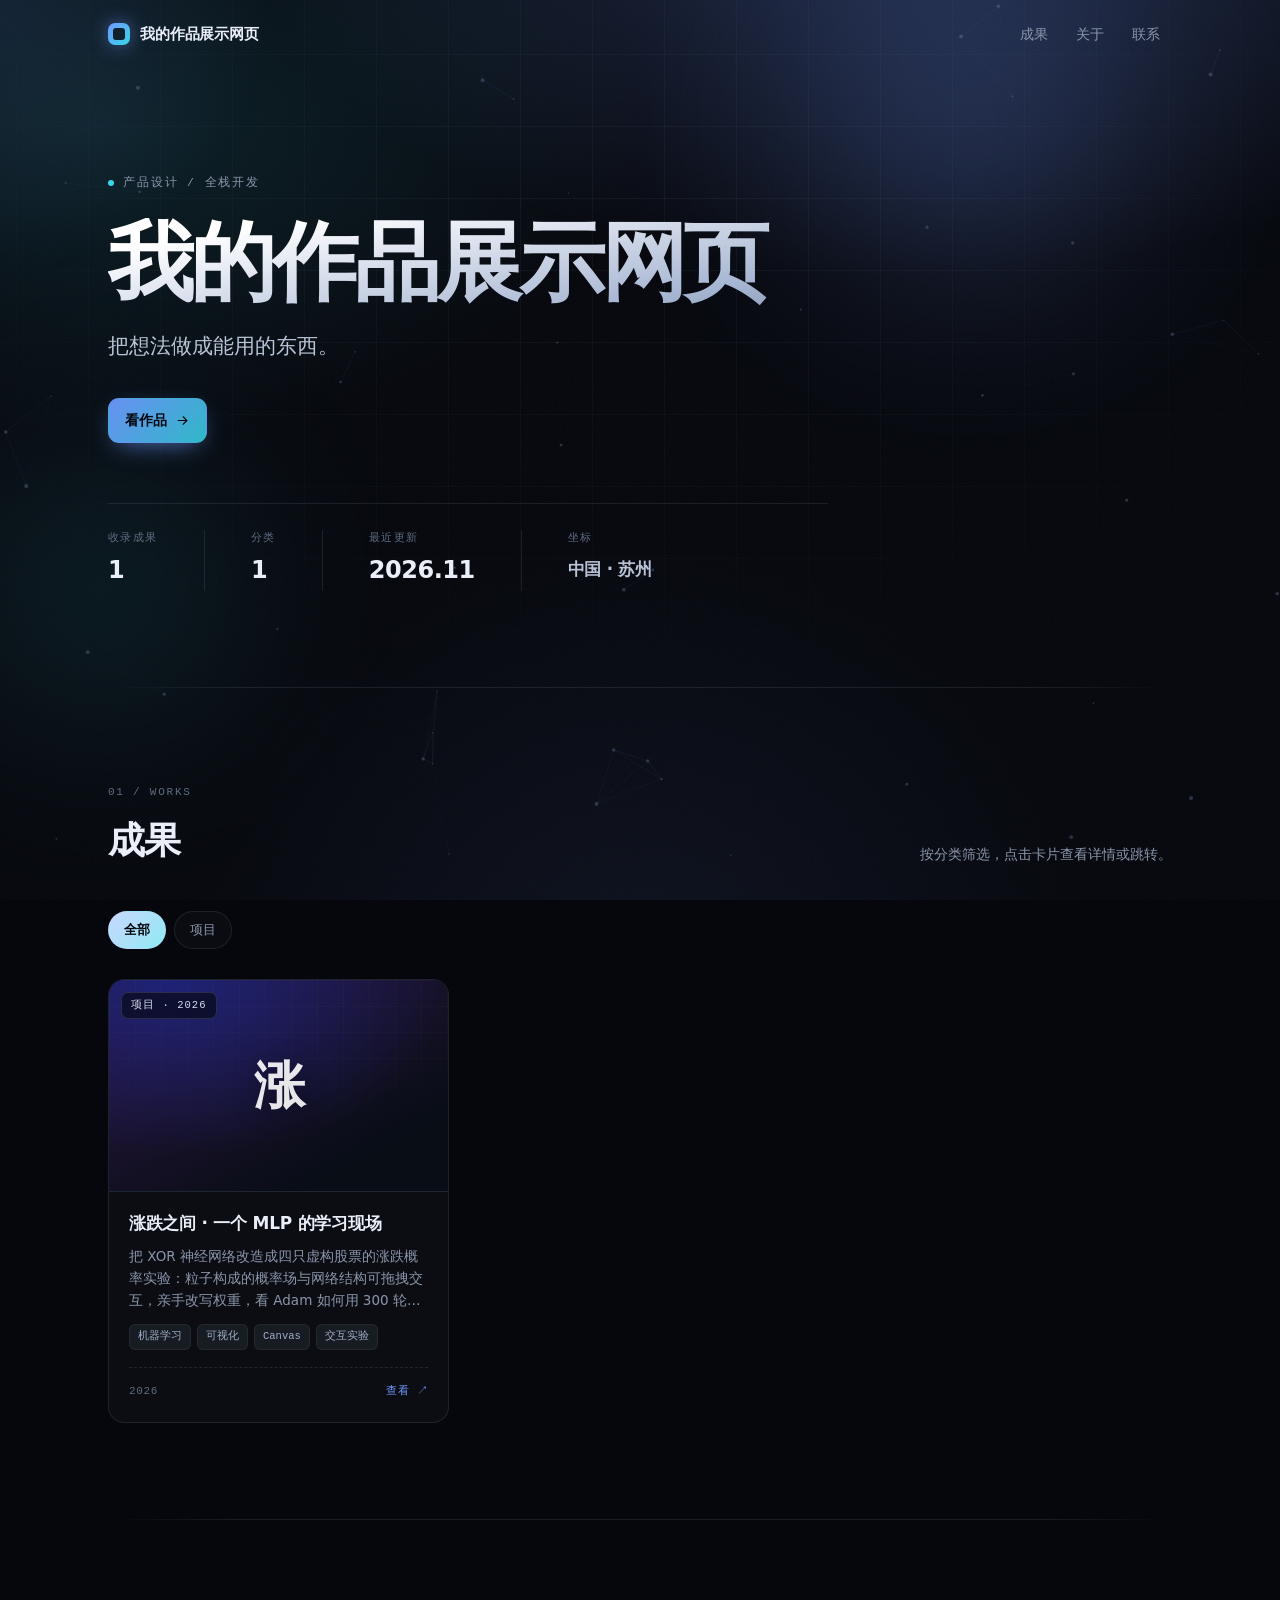
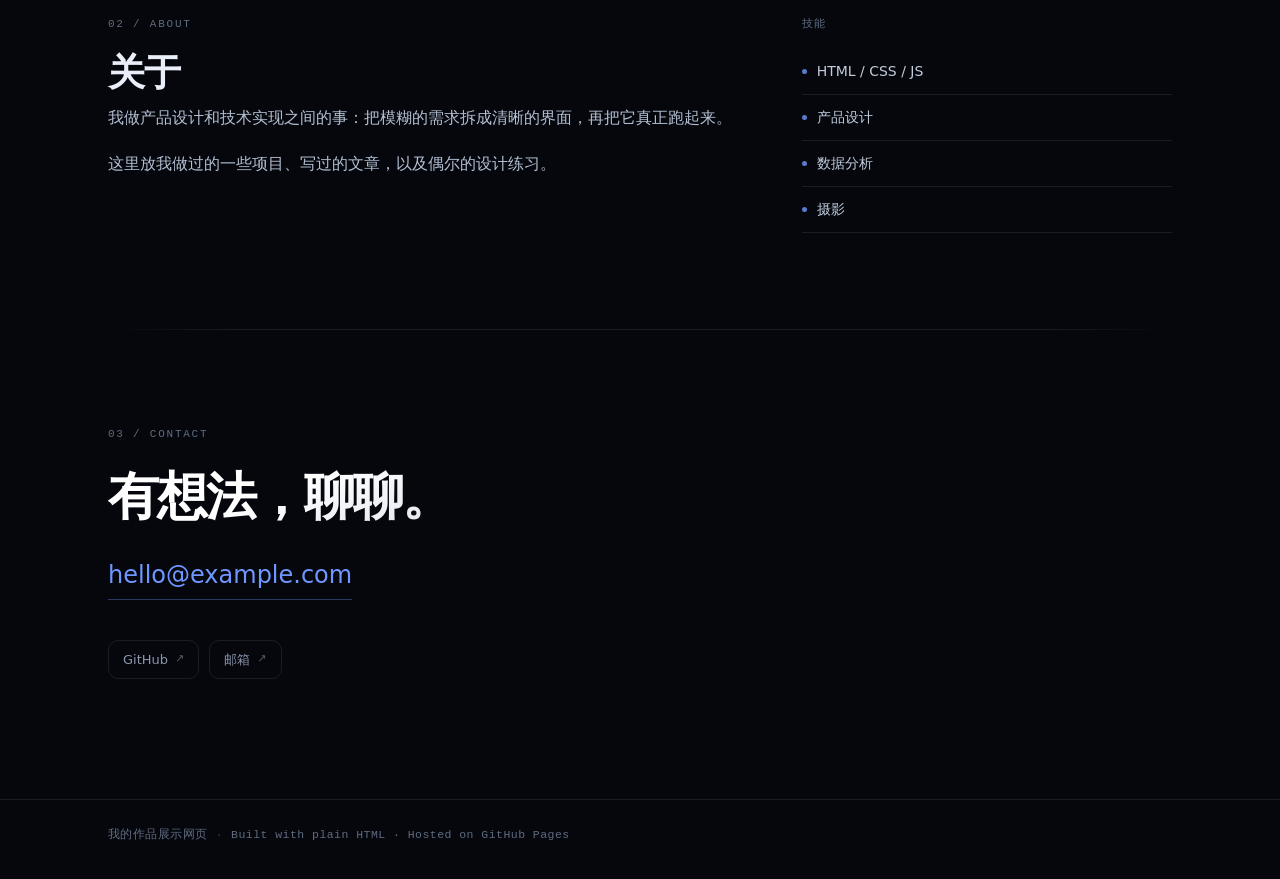
==== commit 525fc906: "Add files via upload" ====
--- a/index.html
+++ b/index.html
@@ -1,645 +1,132 @@
-<!DOCTYPE html>
+<!doctype html>
 <html lang="zh-CN">
 <head>
 <meta charset="utf-8" />
 <meta name="viewport" content="width=device-width, initial-scale=1" />
-<title>涨跌之间 · 一个 MLP 的学习现场</title>
-<meta name="description" content="用 2-2-1  sigmoid 神经网络学习四只虚构股票的涨跌概率，拖拽探针与权重，亲眼看见参数如何被梯度改写。" />
-<style>
-  :root{
-    --bg1:#f6f9fe; --bg2:#eaf1fb;
-    --ink:#17243d; --muted:#66748d; --faint:#93a1b8;
-    --line:rgba(59,110,246,.13);
-    --blue:#3b6ef6; --violet:#7c5cff;
-    --up:#e9465b; --down:#0fa68f;
-    --pos:#3b6ef6; --neg:#e89520;
-    --panel:rgba(255,255,255,.72);
-    --mono:"SFMono-Regular",Consolas,"Liberation Mono",Menlo,monospace;
-  }
-  *{box-sizing:border-box}
-  html,body{margin:0;padding:0}
-  body{
-    font-family:-apple-system,BlinkMacSystemFont,"Segoe UI","PingFang SC","Hiragino Sans GB","Microsoft YaHei",sans-serif;
-    color:var(--ink); background:linear-gradient(160deg,var(--bg1),var(--bg2));
-    min-height:100vh; overflow-x:hidden; -webkit-font-smoothing:antialiased;
-  }
-  #dust{position:fixed;inset:0;z-index:0;pointer-events:none}
-  .wrap{position:relative;z-index:1;max-width:1240px;margin:0 auto;padding:0 24px}
-
-  /* ---------- header ---------- */
-  header{padding:58px 0 26px}
-  .eyebrow{display:inline-flex;align-items:center;gap:9px;font:600 11px/1 var(--mono);
-    letter-spacing:.18em;color:var(--blue);text-transform:uppercase}
-  .eyebrow .dot{width:6px;height:6px;border-radius:50%;background:var(--blue);
-    box-shadow:0 0 0 4px rgba(59,110,246,.14)}
-  h1{margin:16px 0 10px;font-size:clamp(30px,4.4vw,52px);line-height:1.14;letter-spacing:-.02em;font-weight:750}
-  h1 em{font-style:normal;background:linear-gradient(100deg,var(--blue),var(--violet));
-    -webkit-background-clip:text;background-clip:text;color:transparent}
-  .lede{margin:0;max-width:760px;color:var(--muted);font-size:15px;line-height:1.85}
-  .chips{display:flex;flex-wrap:wrap;gap:8px;margin-top:22px}
-  .chip{border:1px solid var(--line);background:rgba(255,255,255,.65);border-radius:999px;
-    padding:7px 13px;font-size:12px;color:var(--muted);backdrop-filter:blur(8px)}
-  .chip b{color:var(--ink);font-weight:650}
-
-  /* ---------- layout ---------- */
-  .stage{display:grid;grid-template-columns:1fr 1fr;gap:18px;margin:8px 0 18px}
-  .panel{background:var(--panel);border:1px solid var(--line);border-radius:18px;
-    backdrop-filter:blur(14px);box-shadow:0 10px 40px rgba(40,70,140,.05);overflow:hidden}
-  .panel-h{display:flex;align-items:baseline;justify-content:space-between;gap:10px;
-    padding:17px 20px 6px}
-  .panel-h h2{margin:0;font-size:14px;letter-spacing:.01em}
-  .panel-h span{font:500 11px/1 var(--mono);color:var(--faint)}
-  .cv{display:block;width:100%;height:390px;touch-action:none}
-  .hint{padding:0 20px 15px;margin:0;font-size:11.5px;color:var(--faint);line-height:1.6}
-
-  /* readout */
-  .readout{display:flex;align-items:center;gap:16px;padding:0 20px 18px}
-  .bignum{font:700 34px/1 var(--mono);letter-spacing:-.03em;min-width:104px}
-  .bignum.up{color:var(--up)} .bignum.down{color:var(--down)}
-  .meter{flex:1;height:9px;border-radius:9px;background:rgba(15,166,143,.14);position:relative;overflow:hidden}
-  .meter i{position:absolute;left:0;top:0;bottom:0;width:50%;border-radius:9px;
-    background:linear-gradient(90deg,var(--down),var(--up));transition:width .12s linear;
-    box-shadow:0 0 12px rgba(233,70,91,.35)}
-  .meter::after{content:"";position:absolute;left:50%;top:-3px;bottom:-3px;width:1px;background:rgba(23,36,61,.3)}
-  .mlabel{font:600 11px/1 var(--mono);color:var(--faint);min-width:64px;text-align:right}
-
-  /* ---------- control deck ---------- */
-  .deck{display:grid;grid-template-columns:1.35fr 1fr;gap:18px;margin-bottom:18px}
-  .deck .panel{padding:18px 20px}
-  .btns{display:flex;flex-wrap:wrap;gap:9px;margin-bottom:16px}
-  button{font:inherit;cursor:pointer;border-radius:10px;border:1px solid var(--line);
-    background:rgba(255,255,255,.8);color:var(--ink);padding:9px 15px;font-size:12.5px;
-    font-weight:600;transition:.16s;backdrop-filter:blur(6px)}
-  button:hover{transform:translateY(-1px);box-shadow:0 6px 16px rgba(40,70,140,.1)}
-  button:active{transform:translateY(0)}
-  button.primary{background:linear-gradient(100deg,var(--blue),var(--violet));color:#fff;border-color:transparent;
-    box-shadow:0 6px 18px rgba(59,110,246,.28)}
-  button.ghost{background:transparent}
-  button:disabled{opacity:.45;cursor:not-allowed;transform:none;box-shadow:none}
-  .row{display:flex;align-items:center;gap:12px;margin-top:10px}
-  .row label{font:600 11px/1 var(--mono);color:var(--faint);min-width:74px}
-  input[type=range]{flex:1;accent-color:var(--blue);height:4px}
-  .statline{display:flex;gap:22px;flex-wrap:wrap;margin-top:14px}
-  .stat{min-width:78px}
-  .stat dt{font:600 10px/1 var(--mono);color:var(--faint);letter-spacing:.08em;margin-bottom:5px}
-  .stat dd{margin:0;font:650 17px/1 var(--mono)}
-  .loss-cv{width:100%;height:150px;display:block}
-
-  /* parameters */
-  .params{display:grid;grid-template-columns:repeat(2,1fr);gap:9px 18px;margin-top:4px}
-  .prow{display:flex;align-items:center;gap:8px;font:500 11px/1 var(--mono)}
-  .prow .k{color:var(--muted);min-width:42px}
-  .prow .bar{flex:1;height:5px;border-radius:5px;background:rgba(23,36,61,.07);position:relative;overflow:hidden}
-  .prow .bar i{position:absolute;top:0;bottom:0;left:50%;width:0;background:var(--pos);border-radius:5px}
-  .prow .bar i.neg{background:var(--neg);right:50%;left:auto}
-  .prow .val{min-width:50px;text-align:right;color:var(--ink)}
-
-  /* ---------- stock cards ---------- */
-  .stocks{display:grid;grid-template-columns:repeat(4,1fr);gap:14px;margin-bottom:18px}
-  .stock{background:var(--panel);border:1px solid var(--line);border-radius:15px;padding:16px 17px;
-    cursor:pointer;transition:.18s;backdrop-filter:blur(10px);position:relative;overflow:hidden}
-  .stock:hover,.stock.sel{transform:translateY(-3px);box-shadow:0 12px 30px rgba(40,70,140,.12);border-color:rgba(59,110,246,.35)}
-  .stock .tag{font:600 10px/1 var(--mono);color:var(--faint);letter-spacing:.06em}
-  .stock h3{margin:9px 0 4px;font-size:16px}
-  .stock .feat{font:500 11px/1.5 var(--mono);color:var(--muted)}
-  .stock .pv{margin-top:13px;font:700 22px/1 var(--mono)}
-  .stock .pv.up{color:var(--up)} .stock .pv.down{color:var(--down)}
-  .stock .mini{height:5px;border-radius:5px;background:rgba(23,36,61,.07);margin-top:9px;overflow:hidden}
-  .stock .mini i{display:block;height:100%;border-radius:5px;transition:width .12s linear}
-  .stock .truth{position:absolute;top:14px;right:15px;font:600 10px/1 var(--mono);
-    padding:4px 7px;border-radius:6px}
-  .truth.up{color:var(--up);background:rgba(233,70,91,.1)}
-  .truth.down{color:var(--down);background:rgba(15,166,143,.1)}
-
-  /* ---------- notes ---------- */
-  .note{margin-bottom:60px;padding:26px 28px;background:rgba(255,255,255,.55);border:1px solid var(--line);
-    border-radius:18px;backdrop-filter:blur(10px)}
-  .note h2{font-size:16px;margin:0 0 16px}
-  .note p,.note li{color:var(--muted);font-size:13px;line-height:1.9}
-  .note code{font:500 12px/1 var(--mono);color:var(--blue);background:rgba(59,110,246,.08);padding:2px 6px;border-radius:5px}
-  .note .flow{display:flex;flex-wrap:wrap;gap:8px;align-items:center;margin:14px 0}
-  .note .flow span{border:1px solid var(--line);background:#fff;border-radius:8px;padding:8px 12px;font:500 12px/1 var(--mono)}
-  .note .flow b{color:var(--faint);font-weight:500}
-  footer{padding:0 0 34px;text-align:center;font:500 11px/1 var(--mono);color:var(--faint)}
-
-  @media(max-width:980px){
-    .stage,.deck{grid-template-columns:1fr}
-    .stocks{grid-template-columns:repeat(2,1fr)}
-    .cv{height:340px}
-  }
-  @media(max-width:560px){
-    .stocks{grid-template-columns:1fr}
-    header{padding-top:36px}
-    .wrap{padding:0 15px}
-  }
-</style>
+<title>作品集 · Portfolio</title>
+<meta name="description" content="个人成果展示" />
+<meta name="theme-color" content="#05070d" />
+<link rel="canonical" href="https://zzj903.github.io/" />
+<meta property="og:type" content="website" />
+<meta property="og:url" content="https://zzj903.github.io/" />
+<meta property="og:title" content="个人作品集" />
+<meta property="og:description" content="个人成果展示" />
+<link rel="icon" href="data:image/svg+xml,%3Csvg xmlns='http://www.w3.org/2000/svg' viewBox='0 0 100 100'%3E%3Crect width='100' height='100' rx='24' fill='%230a0f1a'/%3E%3Cpath d='M28 68V32h12l20 24V32h12v36H60L40 44v24z' fill='%236f97ff'/%3E%3C/svg%3E" />
+<link rel="stylesheet" href="assets/css/style.css" />
 </head>
 <body>
-<canvas id="dust" aria-hidden="true"></canvas>
 
-<div class="wrap">
-  <header>
-    <div class="eyebrow"><span class="dot"></span> Interactive · MLP Laboratory</div>
-    <h1>涨跌之间，<em>参数如何被学会</em></h1>
-    <p class="lede">四只虚构股票，两条输入特征，一个 2→2→1 的 sigmoid 网络。它没有被告知任何规则，只靠梯度一遍遍改写自己的权重。拖动探针、扯动连线、按下训练——看概率场在你的眼前重新塑形。</p>
-    <div class="chips">
-      <span class="chip">结构 <b>2 – 2 – 1</b></span>
-      <span class="chip">优化器 <b>Adam · lr 0.03</b></span>
-      <span class="chip">损失 <b>BCE with logits</b></span>
-      <span class="chip">样本 <b>4 只虚构股票</b></span>
-      <span class="chip">种子 <b>7</b></span>
+<!-- ===== 背景层 ===== -->
+<div class="bg" aria-hidden="true">
+  <div class="bg-grid"></div>
+  <div class="bg-glow bg-glow--1"></div>
+  <div class="bg-glow bg-glow--2"></div>
+  <canvas id="bg-canvas"></canvas>
+  <div class="bg-noise"></div>
+</div>
+<div class="spotlight" id="spotlight" aria-hidden="true"></div>
+
+<!-- ===== 导航 ===== -->
+<header class="nav" id="nav">
+  <div class="nav-inner">
+    <a class="brand" href="#top">
+      <span class="brand-mark" aria-hidden="true"></span>
+      <span class="brand-text" id="brandText">Portfolio</span>
+    </a>
+
+    <nav class="nav-links" aria-label="主导航">
+      <a href="#works">成果</a>
+      <a href="#about">关于</a>
+      <a href="#contact">联系</a>
+    </nav>
+  </div>
+</header>
+
+<main id="top">
+
+  <!-- ===== Hero ===== -->
+  <section class="hero">
+    <div class="wrap">
+      <p class="eyebrow reveal">
+        <span class="dot"></span>
+        <span id="heroRole">PORTFOLIO</span>
+      </p>
+
+      <h1 class="hero-title reveal" id="heroName">你的名字</h1>
+
+      <p class="hero-tagline reveal" id="heroTagline">把想法做成能用的东西。</p>
+
+      <div class="hero-actions reveal">
+        <a class="btn btn-primary" href="#works">
+          看作品
+          <svg viewBox="0 0 24 24" width="15" height="15" fill="none" stroke="currentColor" stroke-width="1.8" stroke-linecap="round" stroke-linejoin="round" aria-hidden="true"><path d="M5 12h14M13 6l6 6-6 6"/></svg>
+        </a>
+      </div>
+
+      <dl class="hero-stats reveal" id="heroStats">
+        <div class="stat"><dt>收录成果</dt><dd id="statWorks">0</dd></div>
+        <div class="stat"><dt>分类</dt><dd id="statCats">0</dd></div>
+        <div class="stat"><dt>最近更新</dt><dd id="statUpdated">—</dd></div>
+        <div class="stat stat--loc"><dt>坐标</dt><dd id="statLoc">—</dd></div>
+      </dl>
     </div>
-  </header>
-
-  <div class="stage">
-    <!-- FIELD -->
-    <section class="panel">
-      <div class="panel-h"><h2>① 概率场 · 拖拽探针</h2><span>FEATURE SPACE</span></div>
-      <canvas id="field" class="cv"></canvas>
-      <div class="hint">每个光点是一次前向传播的结果：<b>红</b>＝预测上涨，<b>青</b>＝预测下跌，越亮越确信。拖动十字探针改变输入 (资金流向, 市场情绪)，结果实时重算。</div>
-      <div class="readout">
-        <div class="bignum" id="bigProb">50.0%</div>
-        <div class="meter"><i id="meterFill"></i></div>
-        <div class="mlabel" id="mlabel">P(涨)</div>
-      </div>
-    </section>
-
-    <!-- NETWORK -->
-    <section class="panel">
-      <div class="panel-h"><h2>② 网络 · 拖拽连线改权重</h2><span>PARAMETERS</span></div>
-      <canvas id="net" class="cv"></canvas>
-      <div class="hint">粒子沿连线流动＝信号传递；线越粗、流越快，权重绝对值越大。<b>蓝</b>为正权重，<b>橙</b>为负权重。直接用鼠标拖拽任意连线即可手动改权重（会自动暂停训练）。</div>
-      <div class="params" id="params"></div>
-    </section>
-  </div>
-
-  <!-- DECK -->
-  <div class="deck">
-    <section class="panel">
-      <div class="btns">
-        <button class="primary" id="btnRun">▶ 开始训练</button>
-        <button id="btnStep">单步 +1</button>
-        <button id="btn300">训练 300 轮</button>
-        <button class="ghost" id="btnReset">↺ 重置参数</button>
-      </div>
-      <div class="row"><label>学习率</label><input id="lr" type="range" min="0.003" max="0.1" step="0.001" value="0.03"><span class="mlabel" id="lrVal">0.030</span></div>
-      <div class="row"><label>速度</label><input id="speed" type="range" min="1" max="8" step="1" value="1"><span class="mlabel" id="speedVal">×1</span></div>
-      <dl class="statline">
-        <div class="stat"><dt>EPOCH</dt><dd id="sEpoch">0</dd></div>
-        <div class="stat"><dt>LOSS</dt><dd id="sLoss">0.693</dd></div>
-        <div class="stat"><dt>ACCURACY</dt><dd id="sAcc">0/4</dd></div>
-        <div class="stat"><dt>GRADIENT</dt><dd id="sGrad">—</dd></div>
-      </dl>
-    </section>
-    <section class="panel">
-      <div class="panel-h" style="padding:18px 20px 0"><h2>损失曲线</h2><span id="lossNote">CROSS-ENTROPY</span></div>
-      <canvas id="loss" class="loss-cv"></canvas>
-    </section>
-  </div>
-
-  <!-- STOCKS -->
-  <div class="stocks" id="stocks"></div>
-
-  <!-- NOTE -->
-  <section class="note">
-    <h2>和参考代码的对应关系</h2>
-    <p>参考实现 <code>xor_tensorflow.py</code> 用四个 0/1 样本构成 XOR：00→0，01→1，10→1，11→0。这里把四个样本换成四只股票，两条输入换成「资金流向」与「市场情绪」，标签换成「跌 / 涨」——结构完全一致，因此线性模型无解，必须靠隐藏层折叠空间。</p>
-    <div class="flow"><span>x = [资金流向, 市场情绪]</span><b>→</b><span>h = σ(x·W + b₁)</span><b>→</b><span>z = h·v + b₂</span><b>→</b><span>p = σ(z)</span><b>→</b><span>BCE(z, y)</span><b>→</b><span>Adam 更新 7 个参数</span></div>
-    <p>梯度由手写反向传播给出：<code>∂L/∂z = (σ(z) − y)/N</code>，再逐层乘以上一层的激活与 Sigmoid 导数 <code>h(1−h)</code>。初始值与 Python 端一致：W=[[2,−2],[−2,2]]，b₁=[−1,−1]，v=[3,3]，b₂=−2.5。训练约 300 轮后，四只股票的预测概率收敛到 0.03 / 0.97 / 0.97 / 0.03，全部判对。所有数值都在浏览器本地计算，不上传任何数据。</p>
   </section>
 
-  <footer>纯 HTML / CSS / Canvas · 零依赖 · 所有计算在本地浏览器完成</footer>
-</div>
+  <!-- ===== 作品 ===== -->
+  <section class="section" id="works">
+    <div class="wrap">
+      <div class="section-head">
+        <div>
+          <p class="section-index">01 / WORKS</p>
+          <h2 class="section-title">成果</h2>
+        </div>
+        <p class="section-desc">按分类筛选，点击卡片查看详情或跳转。</p>
+      </div>
 
-<script>
-/* ============================================================
-   MLP core — faithful JS port of xor_tensorflow.py
-   ============================================================ */
-const INIT = { W:[[2,-2],[-2,2]], b1:[-1,-1], v:[3,3], b2:-2.5 };
-const X = [[0,0],[0,1],[1,0],[1,1]];
-const Y = [0,1,1,0];
-const STOCKS = [
-  {name:"星轨科技", code:"XG-01", x:[0,0], y:0, note:"资金冷淡 · 情绪低迷"},
-  {name:"澜图智能", code:"LT-02", x:[0,1], y:1, note:"资金观望 · 情绪高涨"},
-  {name:"衡岳能源", code:"HY-03", x:[1,0], y:1, note:"资金涌入 · 情绪谨慎"},
-  {name:"赤霄半导", code:"CX-04", x:[1,1], y:0, note:"资金涌入 · 情绪过热"}
-];
-const sig = z => 1/(1+Math.exp(-z));
-const clamp=(v,a,b)=>Math.min(b,Math.max(a,v));
-const lerp=(a,b,t)=>a+(b-a)*t;
-const dist=(x1,y1,x2,y2)=>Math.hypot(x1-x2,y1-y2);
+      <div class="filters" id="filters" role="tablist" aria-label="分类筛选"></div>
+      <div class="grid" id="grid"></div>
+      <p class="empty" id="empty" hidden>这个分类下还没有内容。</p>
+    </div>
+  </section>
 
-function freshAdam(){return {m:{W:[[0,0],[0,0]],b1:[0,0],v:[0,0],b2:0},
-  v:{W:[[0,0],[0,0]],b1:[0,0],v:[0,0],b2:0},t:0};}
-let S;
-function resetState(){
-  S = {
-    p:JSON.parse(JSON.stringify(INIT)), adam:freshAdam(),
-    lr:0.03, speed:1, epoch:0, loss:Math.log(2), acc:0, gradNorm:0,
-    running:false, target:null, losses:[], probe:{x:.5,y:.5},
-    selected:-1, manual:false, fieldDirty:true
-  };
-  updateRunBtn();
-}
+  <!-- ===== 关于 ===== -->
+  <section class="section" id="about">
+    <div class="wrap about">
+      <div class="about-main">
+        <p class="section-index">02 / ABOUT</p>
+        <h2 class="section-title">关于</h2>
+        <div class="about-text" id="aboutText"></div>
+      </div>
+      <aside class="about-side">
+        <h3 class="mini-title">技能</h3>
+        <ul class="skills" id="skills"></ul>
+      </aside>
+    </div>
+  </section>
 
-function forwardPoint(x1,x2,p=S.p){
-  const z1=[0,1].map(j=>x1*p.W[0][j]+x2*p.W[1][j]+p.b1[j]);
-  const h=z1.map(sig);
-  const z2=h[0]*p.v[0]+h[1]*p.v[1]+p.b2;
-  return {z1,h,z2,prob:sig(z2)};
-}
+  <!-- ===== 联系 ===== -->
+  <section class="section section--contact" id="contact">
+    <div class="wrap contact">
+      <p class="section-index">03 / CONTACT</p>
+      <h2 class="contact-title">有想法，聊聊。</h2>
+      <a class="mail" id="mailLink" href="mailto:hello@example.com"><span id="mailText">hello@example.com</span></a>
+      <ul class="links" id="links"></ul>
+    </div>
+  </section>
 
-function trainOne(){
-  const {p,adam,lr}=S, N=4;
-  const F=X.map(x=>forwardPoint(x[0],x[1],p));
-  let loss=0;
-  for(let i=0;i<N;i++) loss += Math.log1p(Math.exp(F[i].z2)) - Y[i]*F[i].z2;
-  loss/=N;
-  const dz2=F.map((f,i)=>(f.prob-Y[i])/N);
-  const g={W:[[0,0],[0,0]],b1:[0,0],v:[0,0],b2:0};
-  for(let i=0;i<N;i++){
-    for(let j=0;j<2;j++){
-      g.v[j]+=F[i].h[j]*dz2[i];
-      const dh=dz2[i]*p.v[j];
-      const dz1=dh*F[i].h[j]*(1-F[i].h[j]);
-      for(let k=0;k<2;k++) g.W[k][j]+=X[i][k]*dz1;
-      g.b1[j]+=dz1;
-    }
-    g.b2+=dz2[i];
-  }
-  adam.t++;
-  const c1=1-Math.pow(.9,adam.t), c2=1-Math.pow(.999,adam.t);
-  let sq=0;
-  for(let j=0;j<2;j++) for(let k=0;k<2;k++) sq+=g.W[j][k]**2;
-  for(let j=0;j<2;j++) sq+=g.v[j]**2+g.b1[j]**2; sq+=g.b2**2;
-  S.gradNorm=Math.sqrt(sq);
-  const updSc=key=>{
-    adam.m[key]=.9*adam.m[key]+.1*g[key];
-    adam.v[key]=.999*adam.v[key]+.001*g[key]*g[key];
-    p[key]-=lr*(adam.m[key]/c1)/(Math.sqrt(adam.v[key]/c2)+1e-7);
-  };
-  const updAr=key=>{
-    for(let j=0;j<g[key].length;j++){
-      if(Array.isArray(g[key][j])){
-        for(let k=0;k<2;k++){
-          adam.m[key][j][k]=.9*adam.m[key][j][k]+.1*g[key][j][k];
-          adam.v[key][j][k]=.999*adam.v[key][j][k]+.001*g[key][j][k]**2;
-          p[key][j][k]-=lr*(adam.m[key][j][k]/c1)/(Math.sqrt(adam.v[key][j][k]/c2)+1e-7);
-        }
-      }else{
-        adam.m[key][j]=.9*adam.m[key][j]+.1*g[key][j];
-        adam.v[key][j]=.999*adam.v[key][j]+.001*g[key][j]**2;
-        p[key][j]-=lr*(adam.m[key][j]/c1)/(Math.sqrt(adam.v[key][j]/c2)+1e-7);
-      }
-    }
-  };
-  updAr('W');updAr('b1');updAr('v');updSc('b2');
-  S.epoch++; S.loss=loss; S.losses.push(loss); if(S.losses.length>800)S.losses.shift();
-  S.acc=X.filter((x,i)=>(forwardPoint(x[0],x[1],p).prob>=.5?1:0)===Y[i]).length;
-  S.fieldDirty=true;
-  if(S.target!==null && S.epoch>=S.target){S.target=null;S.running=false;updateRunBtn();}
-}
+</main>
 
-/* ============================================================
-   Canvas helpers
-   ============================================================ */
-function fit(cv){
-  const r=cv.getBoundingClientRect(), dpr=Math.min(devicePixelRatio||1,2);
-  cv.width=Math.round(r.width*dpr); cv.height=Math.round(r.height*dpr);
-  const ctx=cv.getContext('2d'); ctx.setTransform(dpr,0,0,dpr,0,0);
-  return {ctx,w:r.width,h:r.height};
-}
-const cvDust=document.getElementById('dust'), cvField=document.getElementById('field'),
-      cvNet=document.getElementById('net'), cvLoss=document.getElementById('loss');
-let D={},F={},N={},L={};
-function refit(){D=fit(cvDust);F=fit(cvField);N=fit(cvNet);L=fit(cvLoss);S.fieldDirty=true;}
-addEventListener('resize',refit);
+<footer class="footer">
+  <div class="wrap footer-inner">
+    <span id="footerName">Portfolio</span>
+    <span class="footer-dot">·</span>
+    <span>Built with plain HTML · Hosted on GitHub Pages</span>
+  </div>
+</footer>
 
-/* background dust */
-const dust=Array.from({length:110},()=>({x:Math.random(),y:Math.random(),
-  r:Math.random()*1.5+.4,s:Math.random()*.00022+.00006,a:Math.random()*.4+.12,ph:Math.random()*6.28}));
-function drawDust(t){
-  const {ctx,w,h}=D; ctx.clearRect(0,0,w,h);
-  for(const d of dust){
-    d.y-=d.s*16; if(d.y<-.02){d.y=1.02;d.x=Math.random();}
-    const x=d.x*w, y=d.y*h, al=d.a*(.65+.35*Math.sin(t*1.3+d.ph));
-    ctx.fillStyle=`rgba(59,110,246,${al*.5})`;
-    ctx.beginPath();ctx.arc(x,y,d.r,0,6.283);ctx.fill();
-  }
-}
 
-/* ---------- probability field ---------- */
-const FIELD_PAD={l:48,r:22,t:24,b:42};
-let fieldCache=[];
-function fxy(w,h,x1,x2){
-  return {X:FIELD_PAD.l+x1*(w-FIELD_PAD.l-FIELD_PAD.r),
-          Y:h-FIELD_PAD.b-x2*(h-FIELD_PAD.t-FIELD_PAD.b)};
-}
-function buildField(w,h){
-  const cols=34,rows=30,out=[];
-  for(let j=0;j<rows;j++)for(let i=0;i<cols;i++){
-    const x1=i/(cols-1),x2=j/(rows-1);
-    const pr=forwardPoint(x1,x2).prob;
-    const q=fxy(w,h,x1,x2);
-    out.push({x:q.X,y:q.Y,pr,ph:(i*7+j*13)*.17});
-  }
-  fieldCache=out; S.fieldDirty=false;
-}
-function drawField(t){
-  const {ctx,w,h}=F; ctx.clearRect(0,0,w,h);
-  if(S.fieldDirty||fieldCache.length===0||fieldCache[0].X===undefined)buildField(w,h);
-  // axes
-  ctx.strokeStyle='rgba(23,36,61,.16)';ctx.lineWidth=1;
-  const o=fxy(w,h,0,0), ex=fxy(w,h,1,0), ey=fxy(w,h,0,1);
-  ctx.beginPath();ctx.moveTo(o.X,o.Y);ctx.lineTo(ex.X+8,ex.Y);ctx.moveTo(o.X,o.Y);ctx.lineTo(ey.X,ey.Y-8);ctx.stroke();
-  ctx.fillStyle='rgba(23,36,61,.42)';ctx.font='10px '+getComputedStyle(document.body).fontFamily;
-  ctx.textAlign='center';ctx.fillText('资金流向 →',(o.X+ex.X)/2,h-12);
-  ctx.save();ctx.translate(13,(o.Y+ey.Y)/2);ctx.rotate(-Math.PI/2);ctx.fillText('市场情绪 →',0,0);ctx.restore();
-  ctx.textAlign='right';ctx.fillText('0',o.X-8,o.Y+3);ctx.fillText('1',ex.X+8,ex.Y+3);
-  // field particles
-  for(const p of fieldCache){
-    const conf=Math.abs(p.pr-.5)*2;
-    const tw=.82+.18*Math.sin(t*2+p.ph);
-    const r=1.4+conf*2.5;
-    const col=p.pr>=.5 ? `rgba(233,70,91,${(.16+conf*.62)*tw})` : `rgba(15,166,143,${(.16+conf*.62)*tw})`;
-    ctx.fillStyle=col;ctx.beginPath();ctx.arc(p.x,p.y,r,0,6.283);ctx.fill();
-  }
-  // decision contour p=.5
-  ctx.strokeStyle='rgba(23,36,61,.28)';ctx.lineWidth=1.2;ctx.setLineDash([3,4]);
-  ctx.beginPath();let started=false;
-  for(let i=0;i<=60;i++){
-    const x1=i/60;let lo=0,hi=1;
-    for(let k=0;k<24;k++){const mid=(lo+hi)/2;(forwardPoint(x1,mid).prob>=.5)?hi=mid:lo=mid;}
-    const q=fxy(w,h,x1,(lo+hi)/2);
-    if(!started){ctx.moveTo(q.X,q.Y);started=true;}else ctx.lineTo(q.X,q.Y);
-  }
-  ctx.stroke();ctx.setLineDash([]);
-  // stocks
-  STOCKS.forEach((s,idx)=>{
-    const q=fxy(w,h,s.x[0],s.x[1]);
-    const col=s.y? '233,70,91':'15,166,143';
-    const pulse=1+.12*Math.sin(t*2.4+idx);
-    for(let k=0;k<18;k++){
-      const a=k/18*6.283+t*(s.y?.5:-.5), rr=(7+4*Math.sin(k*2.1))*pulse;
-      ctx.fillStyle=`rgba(${col},${.35+.35*Math.sin(k*1.7+t)**2})`;
-      ctx.beginPath();ctx.arc(q.X+Math.cos(a)*rr,q.Y+Math.sin(a)*rr,1.7,0,6.283);ctx.fill();
-    }
-    ctx.fillStyle=`rgb(${col})`;ctx.beginPath();ctx.arc(q.X,q.Y,3.2,0,6.283);ctx.fill();
-    ctx.font='600 11px '+getComputedStyle(document.body).fontFamily;
-    ctx.textAlign=s.x[0]===0?'left':'right';
-    ctx.fillText(s.name,q.X+(s.x[0]===0?12:-12),q.Y+4);
-  });
-  // probe
-  const pr=forwardPoint(S.probe.x,S.probe.y).prob;
-  const pq=fxy(w,h,S.probe.x,S.probe.y);
-  const pc=pr>=.5?'233,70,91':'15,166,143';
-  ctx.strokeStyle=`rgba(${pc},.85)`;ctx.lineWidth=1.4;
-  for(let k=0;k<4;k++){
-    const a=k*Math.PI/2, r1=8, r2=15+2*Math.sin(t*3);
-    ctx.beginPath();ctx.moveTo(pq.X+Math.cos(a)*r1,pq.Y+Math.sin(a)*r1);
-    ctx.lineTo(pq.X+Math.cos(a)*r2,pq.Y+Math.sin(a)*r2);ctx.stroke();
-  }
-  for(let k=0;k<22;k++){
-    const a=k/22*6.283+t*1.8, rr=20+2*Math.sin(t*2+k);
-    ctx.fillStyle=`rgba(${pc},${.25+.3*Math.sin(k+t)**2})`;
-    ctx.beginPath();ctx.arc(pq.X+Math.cos(a)*rr,pq.Y+Math.sin(a)*rr,1.3,0,6.283);ctx.fill();
-  }
-  ctx.fillStyle=`rgb(${pc})`;ctx.beginPath();ctx.arc(pq.X,pq.Y,2.6,0,6.283);ctx.fill();
-  // tooltip
-  const tip=`[${S.probe.x.toFixed(2)}, ${S.probe.y.toFixed(2)}]  P(涨)=${(pr*100).toFixed(1)}%`;
-  ctx.font='600 11px '+getComputedStyle(document.body).fontFamily;
-  const tw=ctx.measureText(tip).width;
-  let tx=pq.X+20,ty=pq.Y-20; if(tx+tw+16>w)tx=pq.X-tw-26; if(ty<14)ty=pq.Y+34;
-  ctx.fillStyle='rgba(255,255,255,.9)';ctx.strokeStyle='rgba(59,110,246,.22)';ctx.lineWidth=1;
-  ctx.beginPath();ctx.roundRect(tx,ty-14,tw+16,24,7);ctx.fill();ctx.stroke();
-  ctx.fillStyle='#17243d';ctx.textAlign='left';ctx.fillText(tip,tx+8,ty+2);
-}
-
-/* ---------- network ---------- */
-function netNodes(w,h){
-  return {
-    in:[{x:w*.15,y:h*.36},{x:w*.15,y:h*.64}],
-    hid:[{x:w*.5,y:h*.36},{x:w*.5,y:h*.64}],
-    out:{x:w*.85,y:h*.5}
-  };
-}
-const CONNS=[
-  {key:'W',i:0,j:0,from:'in',to:'hid'},
-  {key:'W',i:0,j:1,from:'in',to:'hid'},
-  {key:'W',i:1,j:0,from:'in',to:'hid'},
-  {key:'W',i:1,j:1,from:'in',to:'hid'},
-  {key:'v',i:0,j:0,from:'hid',to:'out'},
-  {key:'v',i:1,j:0,from:'hid',to:'out'}
-];
-function getW(c){return c.key==='W'?S.p.W[c.i][c.j]:S.p.v[c.i];}
-function setW(c,val){if(c.key==='W')S.p.W[c.i][c.j]=val;else S.p.v[c.i]=val;}
-function connPts(c,nd){
-  const a=c.from==='in'?nd.in[c.i]:nd.hid[c.i];
-  const b=c.to==='out'?nd.out:nd.hid[c.j];
-  return [a,b];
-}
-function drawNet(t){
-  const {ctx,w,h}=N; ctx.clearRect(0,0,w,h);
-  const nd=netNodes(w,h);
-  const act=forwardPoint(S.probe.x,S.probe.y);
-  const acts={in:[S.probe.x,S.probe.y],hid:act.h,out:[act.prob]};
-  const layers=[['输入 x',nd.in],['隐藏 h',nd.hid],['输出 p',[nd.out]]];
-  // layer labels
-  ctx.font='600 10px '+getComputedStyle(document.body).fontFamily;
-  ctx.textAlign='center';ctx.fillStyle='rgba(102,116,141,.75)';
-  layers.forEach(([name,arr])=>{
-    const x=arr[0].x;ctx.fillText(name,x,20);
-  });
-  // connections
-  CONNS.forEach((c,ci)=>{
-    const [a,b]=connPts(c,nd), wgt=getW(c);
-    const mag=Math.min(Math.abs(wgt)/8,1);
-    const col=wgt>=0?'59,110,246':'232,149,32';
-    ctx.strokeStyle=`rgba(${col},${.12+mag*.3})`;
-    ctx.lineWidth=1+mag*3.6;
-    ctx.beginPath();ctx.moveTo(a.x,a.y);ctx.lineTo(b.x,b.y);ctx.stroke();
-    const srcAct=c.from==='in'?acts.in[c.i]:acts.hid[c.i];
-    const flow=Math.min(Math.abs(srcAct*wgt)/8,1);
-    const n=5+Math.round(flow*9);
-    for(let k=0;k<n;k++){
-      let ph=(t*(.18+flow*.55)+k/n+ci*.13)%1;
-      if(wgt<0)ph=1-ph;
-      const px=lerp(a.x,b.x,ph), py=lerp(a.y,b.y,ph);
-      const j=Math.sin((k+ci)*4.1+t*3)*2.2;
-      ctx.fillStyle=`rgba(${col},${.35+.5*Math.sin(ph*Math.PI)})`;
-      ctx.beginPath();ctx.arc(px,py+(-j), 1.1+mag*1.3,0,6.283);ctx.fill();
-    }
-    // weight label
-    const mx=lerp(a.x,b.x,.5), my=lerp(a.y,b.y,.5);
-    ctx.font='600 10px '+getComputedStyle(document.body).fontFamily;
-    const txt=wgt.toFixed(2), tw=ctx.measureText(txt).width;
-    ctx.fillStyle='rgba(255,255,255,.88)';
-    ctx.beginPath();ctx.roundRect(mx-tw/2-5,my-8,tw+10,16,5);ctx.fill();
-    ctx.fillStyle=`rgb(${col})`;ctx.textAlign='center';ctx.fillText(txt,mx,my+4);
-  });
-  // nodes as particle clusters
-  const drawNode=(nd_,a,label,idx)=>{
-    const r=7+clamp(a,0,1)*11;
-    const col=a>=.5?'233,70,91':'15,166,143';
-    for(let k=0;k<30;k++){
-      const ang=k/30*6.283 + t*(k%2?.35:-.35);
-      const rr=r*(.62+.38*Math.abs(Math.sin(k*1.9+t)));
-      ctx.fillStyle=`rgba(${col},${.25+.5*Math.abs(Math.sin(k*2.3+t*1.4))})`;
-      ctx.beginPath();ctx.arc(nd_.x+Math.cos(ang)*rr,nd_.y+Math.sin(ang)*rr,1.7,0,6.283);ctx.fill();
-    }
-    ctx.fillStyle=`rgba(${col},.95)`;ctx.beginPath();ctx.arc(nd_.x,nd_.y,3.4,0,6.283);ctx.fill();
-    ctx.font='600 10px '+getComputedStyle(document.body).fontFamily;
-    ctx.fillStyle='rgba(23,36,61,.7)';ctx.textAlign='center';
-    ctx.fillText(label,nd_.x,nd_.y+r+15);
-  };
-  drawNode(nd.in[0],acts.in[0],'x₁',0);drawNode(nd.in[1],acts.in[1],'x₂',1);
-  drawNode(nd.hid[0],acts.hid[0],'h₁',0);drawNode(nd.hid[1],acts.hid[1],'h₂',1);
-  drawNode(nd.out,acts.out[0],'p(涨)',0);
-  // bias markers
-  ctx.font='500 9px '+getComputedStyle(document.body).fontFamily;
-  ctx.fillStyle='rgba(102,116,141,.6)';ctx.textAlign='center';
-  ctx.fillText(`b₁ ${S.p.b1.map(v=>v.toFixed(2)).join(' , ')}`,nd.hid[0].x,h-12);
-  ctx.fillText(`b₂ ${S.p.b2.toFixed(2)}`,nd.out.x,h-12);
-}
-
-/* ---------- loss curve ---------- */
-function drawLoss(){
-  const {ctx,w,h}=L; ctx.clearRect(0,0,w,h);
-  const pad={l:38,r:12,t:14,b:22};
-  ctx.strokeStyle='rgba(23,36,61,.13)';ctx.lineWidth=1;
-  ctx.beginPath();ctx.moveTo(pad.l,pad.t);ctx.lineTo(pad.l,h-pad.b);ctx.lineTo(w-pad.r,h-pad.b);ctx.stroke();
-  ctx.font='9px '+getComputedStyle(document.body).fontFamily;ctx.fillStyle='rgba(102,116,141,.7)';
-  ctx.textAlign='right';ctx.fillText('0.70',pad.l-6,pad.t+4);ctx.fillText('0.00',pad.l-6,h-pad.b+3);
-  const arr=S.losses; if(arr.length<1)return;
-  const maxN=300, start=Math.max(0,arr.length-maxN), view=arr.slice(start);
-  const maxL=.75;
-  const px=i=>pad.l+i/(maxN-1)*(w-pad.l-pad.r);
-  const py=v=>pad.t+clamp(v/maxL,0,1)*(h-pad.t-pad.b);
-  ctx.strokeStyle='rgba(124,92,255,.45)';ctx.lineWidth=1.3;ctx.beginPath();
-  view.forEach((v,i)=>{const X=px(i),Y=py(v);i?ctx.lineTo(X,Y):ctx.moveTo(X,Y);});ctx.stroke();
-  view.forEach((v,i)=>{
-    if(i%2)return;
-    const X=px(i),Y=py(v);
-    ctx.fillStyle=`rgba(59,110,246,${.35+.5*(1-i/view.length)})`;
-    ctx.beginPath();ctx.arc(X,Y,1.5,0,6.283);ctx.fill();
-  });
-  const last=view[view.length-1],lx=px(view.length-1),ly=py(last);
-  ctx.fillStyle='#7c5cff';ctx.beginPath();ctx.arc(lx,ly,3.2,0,6.283);ctx.fill();
-  ctx.fillStyle='rgba(23,36,61,.75)';ctx.font='600 10px '+getComputedStyle(document.body).fontFamily;
-  ctx.textAlign='right';ctx.fillText(last.toFixed(4),w-pad.r,py(last)-8);
-  document.getElementById('lossNote').textContent=`EPOCH ${S.epoch} · ${last.toFixed(4)}`;
-}
-
-/* ============================================================
-   UI sync
-   ============================================================ */
-const $=id=>document.getElementById(id);
-const fmt=v=>(v>=0?'+':'')+v.toFixed(2);
-function syncUI(){
-  const pr=forwardPoint(S.probe.x,S.probe.y).prob;
-  const bn=$('bigProb');bn.textContent=(pr*100).toFixed(1)+'%';bn.className='bignum '+(pr>=.5?'up':'down');
-  $('meterFill').style.width=(pr*100)+'%';
-  $('mlabel').textContent=pr>=.5?'P(涨)':'P(跌)';
-  $('sEpoch').textContent=S.epoch;
-  $('sLoss').textContent=S.loss.toFixed(4);
-  $('sAcc').textContent=S.acc+'/4';
-  $('sGrad').textContent=S.gradNorm?S.gradNorm.toFixed(3):'—';
-  // params
-  const rows=[
-    ['W₁₁',S.p.W[0][0]],['W₁₂',S.p.W[0][1]],['W₂₁',S.p.W[1][0]],['W₂₂',S.p.W[1][1]],
-    ['v₁',S.p.v[0]],['v₂',S.p.v[1]],['b₁',S.p.b1[0]],['b₂',S.p.b2]
-  ];
-  $('params').innerHTML=rows.map(([k,val])=>{
-    const pct=clamp(Math.abs(val)/8*50,0,50);
-    return `<div class="prow"><span class="k">${k}</span><span class="bar"><i class="${val<0?'neg':''}" style="width:${pct}%"></i></span><span class="val">${fmt(val)}</span></div>`;
-  }).join('');
-  // stocks
-  $('stocks').innerHTML=STOCKS.map((s,i)=>{
-    const p=forwardPoint(s.x[0],s.x[1]).prob;
-    const up=p>=.5;
-    return `<div class="stock ${S.selected===i?'sel':''}" data-i="${i}">
-      <span class="truth ${s.y?'up':'down'}">真实 ${s.y?'涨':'跌'}</span>
-      <div class="tag">${s.code} · ${s.note}</div>
-      <h3>${s.name}</h3>
-      <div class="feat">x = [${s.x[0]}, ${s.x[1]}]</div>
-      <div class="pv ${up?'up':'down'}">${(p*100).toFixed(1)}% <span style="font:600 10px var(--mono);opacity:.7">${up?'涨':'跌'}</span></div>
-      <div class="mini"><i style="width:${p*100}%;background:${up?'var(--up)':'var(--down)'}"></i></div>
-    </div>`;
-  }).join('');
-  document.querySelectorAll('.stock').forEach(el=>{
-    el.addEventListener('click',()=>{
-      const i=+el.dataset.i;S.selected=i;S.probe.x=STOCKS[i].x[0];S.probe.y=STOCKS[i].x[1];syncUI();
-    });
-  });
-}
-function updateRunBtn(){$('btnRun').textContent=S.running?'❚❚ 暂停训练':'▶ 开始训练';}
-
-/* controls */
-$('btnRun').onclick=()=>{S.running=!S.running;S.target=null;updateRunBtn();};
-$('btnStep').onclick=()=>{S.running=false;S.target=null;trainOne();syncUI();updateRunBtn();};
-$('btn300').onclick=()=>{S.running=true;S.target=S.epoch+300;updateRunBtn();};
-$('btnReset').onclick=()=>{resetState();syncUI();};
-$('lr').oninput=e=>{S.lr=+e.target.value;$('lrVal').textContent=S.lr.toFixed(3);};
-$('speed').oninput=e=>{S.speed=+e.target.value;$('speedVal').textContent='×'+S.speed;};
-
-/* field drag */
-let dragField=false;
-function setProbe(e){
-  const r=cvField.getBoundingClientRect();
-  const px=e.clientX-r.left, py=e.clientY-r.top;
-  S.probe.x=clamp((px-FIELD_PAD.l)/(r.width-FIELD_PAD.l-FIELD_PAD.r),0,1);
-  S.probe.y=clamp((r.height-FIELD_PAD.b-py)/(r.height-FIELD_PAD.t-FIELD_PAD.b),0,1);
-  S.selected=-1;syncUI();
-}
-cvField.addEventListener('pointerdown',e=>{dragField=true;cvField.setPointerCapture(e.pointerId);setProbe(e);});
-cvField.addEventListener('pointermove',e=>{if(dragField)setProbe(e);});
-cvField.addEventListener('pointerup',()=>dragField=false);
-cvField.addEventListener('pointercancel',()=>dragField=false);
-
-/* net drag on connections */
-let dragConn=null,dragStart=null;
-function hitConn(e){
-  const r=cvNet.getBoundingClientRect(),mx=e.clientX-r.left,my=e.clientY-r.top;
-  const nd=netNodes(r.width,r.height);
-  let best=null,bd=13;
-  for(const c of CONNS){
-    const [a,b]=connPts(c,nd);
-    const dx=b.x-a.x,dy=b.y-a.y,L2=dx*dx+dy*dy;
-    let t=((mx-a.x)*dx+(my-a.y)*dy)/L2;t=clamp(t,0,1);
-    const d=dist(mx,my,a.x+t*dx,a.y+t*dy);
-    if(d<bd){bd=d;best=c;}
-  }
-  return best;
-}
-cvNet.addEventListener('pointerdown',e=>{
-  const c=hitConn(e);if(!c)return;
-  dragConn=c;dragStart={y:e.clientY,w:getW(c)};
-  S.running=false;S.target=null;updateRunBtn();
-  cvNet.setPointerCapture(e.pointerId);
-  cvNet.style.cursor='ns-resize';
-});
-cvNet.addEventListener('pointermove',e=>{
-  if(!dragConn){cvNet.style.cursor=hitConn(e)?'ns-resize':'default';return;}
-  const val=clamp(dragStart.w-(e.clientY-dragStart.y)*.035,-10,10);
-  setW(dragConn,val);S.manual=true;S.fieldDirty=true;syncUI();
-});
-const endConn=()=>{dragConn=null;cvNet.style.cursor='default';};
-cvNet.addEventListener('pointerup',endConn);
-cvNet.addEventListener('pointercancel',endConn);
-
-/* ============================================================
-   Main loop
-   ============================================================ */
-function tick(ms){
-  const t=ms/1000;
-  if(S.running){for(let k=0;k<S.speed;k++)trainOne();syncUI();}
-  drawDust(t);drawField(t);drawNet(t);drawLoss();
-  requestAnimationFrame(tick);
-}
-resetState();
-syncUI();
-refit();
-requestAnimationFrame(tick);
-</script>
+<script src="data/site.js"></script>
+<script src="data/works.js"></script>
+<script src="assets/js/main.js"></script>
 </body>
 </html>
--- a/assets/css/style.css
+++ b/assets/css/style.css
@@ -0,0 +1,695 @@
+/* ============================================================
+   Portfolio · style.css
+   深色科技风 · 简约
+   ============================================================ */
+
+:root {
+  --bg: #05070d;
+  --bg-soft: #090d16;
+  --card: rgba(255, 255, 255, 0.026);
+  --line: rgba(148, 163, 184, 0.14);
+  --line-strong: rgba(148, 163, 184, 0.26);
+  --text: #e9eef8;
+  --muted: #8b96ab;
+  --muted-2: #5f6b80;
+  --accent: #6f97ff;
+  --accent-2: #37d6e8;
+  --radius: 16px;
+  --maxw: 1120px;
+  --ease: cubic-bezier(0.22, 0.61, 0.36, 1);
+}
+
+*,
+*::before,
+*::after { box-sizing: border-box; }
+
+html { scroll-behavior: smooth; }
+
+body {
+  margin: 0;
+  background: var(--bg);
+  color: var(--text);
+  font-family: "Inter", "HarmonyOS Sans SC", "PingFang SC", "Microsoft YaHei", system-ui, -apple-system, "Segoe UI", sans-serif;
+  font-size: 16px;
+  line-height: 1.65;
+  -webkit-font-smoothing: antialiased;
+  overflow-x: hidden;
+}
+
+
+::selection { background: rgba(111, 151, 255, 0.28); }
+
+a { color: inherit; text-decoration: none; }
+
+h1, h2, h3, h4 { margin: 0; font-weight: 600; letter-spacing: -0.02em; }
+
+button { font: inherit; color: inherit; }
+
+img { max-width: 100%; display: block; }
+
+:focus-visible {
+  outline: 2px solid var(--accent);
+  outline-offset: 3px;
+  border-radius: 6px;
+}
+
+/* ================= 背景 ================= */
+.bg {
+  position: fixed;
+  inset: 0;
+  z-index: -2;
+  overflow: hidden;
+  background:
+    radial-gradient(1100px 620px at 72% -12%, rgba(111, 151, 255, 0.26), transparent 62%),
+    radial-gradient(900px 520px at 8% 14%, rgba(55, 214, 232, 0.12), transparent 60%),
+    radial-gradient(700px 700px at 50% 110%, rgba(111, 151, 255, 0.08), transparent 65%),
+    var(--bg);
+}
+
+.bg-grid {
+  position: absolute;
+  inset: -10%;
+  background-image:
+    linear-gradient(rgba(148, 163, 184, 0.075) 1px, transparent 1px),
+    linear-gradient(90deg, rgba(148, 163, 184, 0.075) 1px, transparent 1px);
+  background-size: 72px 72px;
+  -webkit-mask-image: radial-gradient(ellipse 70% 60% at 50% 28%, #000 10%, transparent 78%);
+  mask-image: radial-gradient(ellipse 70% 60% at 50% 28%, #000 10%, transparent 78%);
+  opacity: 0.9;
+}
+
+.bg-glow {
+  position: absolute;
+  border-radius: 50%;
+  filter: blur(90px);
+  opacity: 0.5;
+  animation: drift 26s var(--ease) infinite alternate;
+}
+.bg-glow--1 {
+  width: 520px; height: 520px;
+  top: -140px; right: 4%;
+  background: radial-gradient(circle, rgba(111, 151, 255, 0.55), transparent 68%);
+}
+.bg-glow--2 {
+  width: 420px; height: 420px;
+  top: 42%; left: -110px;
+  background: radial-gradient(circle, rgba(55, 214, 232, 0.32), transparent 68%);
+  animation-delay: -12s;
+}
+
+@keyframes drift {
+  0%   { transform: translate3d(0, 0, 0) scale(1); }
+  100% { transform: translate3d(-40px, 50px, 0) scale(1.14); }
+}
+
+#bg-canvas {
+  position: absolute;
+  inset: 0;
+  width: 100%;
+  height: 100%;
+  opacity: 0.5;
+}
+
+.bg-noise {
+  position: absolute;
+  inset: 0;
+  pointer-events: none;
+  opacity: 0.032;
+  background-image: url("data:image/svg+xml,%3Csvg xmlns='http://www.w3.org/2000/svg' width='240' height='240'%3E%3Cfilter id='n'%3E%3CfeTurbulence type='fractalNoise' baseFrequency='0.85' numOctaves='3'/%3E%3C/filter%3E%3Crect width='100%25' height='100%25' filter='url(%23n)'/%3E%3C/svg%3E");
+}
+
+.spotlight {
+  position: fixed;
+  top: 0; left: 0;
+  width: 640px; height: 640px;
+  margin: -320px 0 0 -320px;
+  border-radius: 50%;
+  pointer-events: none;
+  z-index: -1;
+  background: radial-gradient(circle, rgba(111, 151, 255, 0.10), transparent 62%);
+  transition: opacity 0.4s;
+  will-change: transform;
+}
+
+/* ================= 布局 ================= */
+.wrap {
+  width: 100%;
+  max-width: var(--maxw);
+  margin: 0 auto;
+  padding: 0 28px;
+}
+
+/* ================= 导航 ================= */
+.nav {
+  position: fixed;
+  top: 0; left: 0; right: 0;
+  z-index: 60;
+  transition: background 0.35s, border-color 0.35s, backdrop-filter 0.35s;
+  border-bottom: 1px solid transparent;
+}
+.nav.is-scrolled {
+  background: rgba(5, 7, 13, 0.72);
+  border-bottom-color: var(--line);
+  backdrop-filter: blur(16px) saturate(140%);
+}
+.nav-inner {
+  max-width: var(--maxw);
+  margin: 0 auto;
+  padding: 16px 28px;
+  display: flex;
+  align-items: center;
+  gap: 28px;
+}
+.brand {
+  display: inline-flex;
+  align-items: center;
+  gap: 10px;
+  font-size: 15px;
+  font-weight: 600;
+  letter-spacing: -0.01em;
+  margin-right: auto;
+}
+.brand-mark {
+  width: 22px; height: 22px;
+  border-radius: 7px;
+  background: linear-gradient(135deg, var(--accent), var(--accent-2));
+  box-shadow: 0 0 18px rgba(111, 151, 255, 0.5);
+  position: relative;
+}
+.brand-mark::after {
+  content: "";
+  position: absolute;
+  inset: 5px;
+  border-radius: 3px;
+  background: var(--bg);
+  opacity: 0.85;
+}
+.brand-text { max-width: 180px; overflow: hidden; text-overflow: ellipsis; white-space: nowrap; }
+
+.nav-links {
+  display: flex;
+  gap: 4px;
+}
+.nav-links a {
+  font-size: 13.5px;
+  color: var(--muted);
+  padding: 7px 12px;
+  border-radius: 9px;
+  transition: color 0.2s, background 0.2s;
+}
+.nav-links a:hover { color: var(--text); background: rgba(255, 255, 255, 0.05); }
+
+/* ================= 按钮 ================= */
+.btn {
+  display: inline-flex;
+  align-items: center;
+  justify-content: center;
+  gap: 8px;
+  border: 1px solid var(--line-strong);
+  background: rgba(255, 255, 255, 0.04);
+  color: var(--text);
+  border-radius: 11px;
+  padding: 10px 16px;
+  font-size: 13.5px;
+  font-weight: 500;
+  cursor: pointer;
+  transition: transform 0.18s var(--ease), background 0.2s, border-color 0.2s, box-shadow 0.25s;
+  white-space: nowrap;
+}
+.btn:hover { background: rgba(255, 255, 255, 0.08); border-color: rgba(148, 163, 184, 0.4); }
+.btn:active { transform: scale(0.985); }
+
+.btn-primary {
+  background: linear-gradient(135deg, rgba(111, 151, 255, 0.95), rgba(55, 214, 232, 0.85));
+  border-color: transparent;
+  color: #04070e;
+  font-weight: 600;
+  box-shadow: 0 8px 26px -10px rgba(111, 151, 255, 0.85);
+}
+.btn-primary:hover {
+  background: linear-gradient(135deg, #82a4ff, #4fe2f2);
+  box-shadow: 0 12px 32px -10px rgba(111, 151, 255, 1);
+}
+
+
+/* ================= Hero ================= */
+.hero {
+  padding: 168px 0 96px;
+  position: relative;
+}
+.hero .wrap { max-width: var(--maxw); }
+
+.eyebrow {
+  display: inline-flex;
+  align-items: center;
+  gap: 9px;
+  margin: 0 0 26px;
+  font-family: ui-monospace, "JetBrains Mono", "SFMono-Regular", Menlo, monospace;
+  font-size: 11.5px;
+  letter-spacing: 0.16em;
+  text-transform: uppercase;
+  color: var(--muted);
+}
+.dot {
+  width: 6px; height: 6px;
+  border-radius: 50%;
+  background: var(--accent-2);
+  box-shadow: 0 0 0 0 rgba(55, 214, 232, 0.6);
+  animation: pulse 2.6s infinite;
+}
+@keyframes pulse {
+  0%   { box-shadow: 0 0 0 0 rgba(55, 214, 232, 0.55); }
+  70%  { box-shadow: 0 0 0 9px rgba(55, 214, 232, 0); }
+  100% { box-shadow: 0 0 0 0 rgba(55, 214, 232, 0); }
+}
+
+.hero-title {
+  font-size: clamp(2.9rem, 7.6vw, 5.4rem);
+  line-height: 1.02;
+  letter-spacing: -0.045em;
+  font-weight: 600;
+  margin: 0 0 22px;
+  background: linear-gradient(170deg, #ffffff 12%, #a9b8d4 62%, #6d7c95 100%);
+  -webkit-background-clip: text;
+  background-clip: text;
+  color: transparent;
+}
+
+.hero-tagline {
+  font-size: clamp(1.05rem, 2.1vw, 1.32rem);
+  color: #b9c4d6;
+  max-width: 42ch;
+  margin: 0 0 36px;
+  line-height: 1.6;
+}
+
+.hero-actions {
+  display: flex;
+  flex-wrap: wrap;
+  gap: 12px;
+  margin-bottom: 60px;
+}
+
+.hero-stats {
+  display: flex;
+  flex-wrap: wrap;
+  gap: 0;
+  margin: 0;
+  border-top: 1px solid var(--line);
+  padding-top: 26px;
+  max-width: 720px;
+}
+.stat {
+  padding-right: 46px;
+  margin-right: 46px;
+  border-right: 1px solid var(--line);
+}
+.stat:last-child { border-right: 0; margin-right: 0; padding-right: 0; }
+.stat dt {
+  font-family: ui-monospace, "JetBrains Mono", monospace;
+  font-size: 10.5px;
+  letter-spacing: 0.14em;
+  text-transform: uppercase;
+  color: var(--muted-2);
+  margin-bottom: 4px;
+}
+.stat dd {
+  margin: 0;
+  font-size: 1.5rem;
+  font-weight: 600;
+  letter-spacing: -0.02em;
+  font-variant-numeric: tabular-nums;
+}
+.stat--loc dd { font-size: 1.05rem; color: #b9c4d6; padding-top: 5px; }
+
+/* ================= Section ================= */
+.section {
+  padding: 96px 0;
+  position: relative;
+}
+.section::before {
+  content: "";
+  position: absolute;
+  top: 0; left: 28px; right: 28px;
+  height: 1px;
+  background: linear-gradient(90deg, transparent, var(--line) 12%, var(--line) 88%, transparent);
+  max-width: calc(var(--maxw) - 56px);
+  margin: 0 auto;
+}
+
+.section-head {
+  display: flex;
+  align-items: flex-end;
+  justify-content: space-between;
+  gap: 32px;
+  margin-bottom: 40px;
+}
+.section-index {
+  font-family: ui-monospace, "JetBrains Mono", monospace;
+  font-size: 11px;
+  letter-spacing: 0.16em;
+  color: var(--muted-2);
+  margin: 0 0 10px;
+}
+.section-title {
+  font-size: clamp(1.7rem, 3.4vw, 2.3rem);
+  letter-spacing: -0.03em;
+}
+.section-desc {
+  margin: 0 0 6px;
+  color: var(--muted);
+  font-size: 13.5px;
+  max-width: 34ch;
+  text-align: right;
+}
+
+/* ================= 筛选 ================= */
+.filters {
+  display: flex;
+  flex-wrap: wrap;
+  gap: 8px;
+  margin-bottom: 30px;
+}
+.chip {
+  border: 1px solid var(--line);
+  background: rgba(255, 255, 255, 0.025);
+  color: var(--muted);
+  border-radius: 999px;
+  padding: 7px 15px;
+  font-size: 13px;
+  cursor: pointer;
+  transition: color 0.2s, background 0.2s, border-color 0.2s;
+}
+.chip:hover { color: var(--text); border-color: var(--line-strong); }
+.chip.is-active {
+  color: #04070e;
+  background: linear-gradient(135deg, #c9d8ff, #8fe9f3);
+  border-color: transparent;
+  font-weight: 600;
+}
+
+/* ================= 卡片 ================= */
+.grid {
+  display: grid;
+  grid-template-columns: repeat(auto-fill, minmax(300px, 1fr));
+  gap: 20px;
+}
+
+.card {
+  position: relative;
+  display: flex;
+  flex-direction: column;
+  border: 1px solid var(--line);
+  border-radius: var(--radius);
+  background: var(--card);
+  overflow: hidden;
+  transition: transform 0.35s var(--ease), border-color 0.35s, box-shadow 0.35s, background 0.35s;
+  opacity: 0;
+  transform: translateY(14px);
+}
+.card.is-in { opacity: 1; transform: none; }
+.card:hover {
+  transform: translateY(-5px);
+  border-color: rgba(111, 151, 255, 0.42);
+  background: rgba(255, 255, 255, 0.042);
+  box-shadow: 0 22px 48px -26px rgba(0, 0, 0, 0.9), 0 0 0 1px rgba(111, 151, 255, 0.08);
+}
+
+.card-media {
+  position: relative;
+  aspect-ratio: 16 / 10;
+  overflow: hidden;
+  border-bottom: 1px solid var(--line);
+  background: #0b111c;
+}
+.card-media img {
+  width: 100%;
+  height: 100%;
+  object-fit: cover;
+  transition: transform 0.6s var(--ease), opacity 0.4s;
+  opacity: 0.92;
+}
+.card:hover .card-media img { transform: scale(1.045); opacity: 1; }
+
+.card-media::after {
+  content: "";
+  position: absolute;
+  inset: 0;
+  background-image:
+    linear-gradient(rgba(255, 255, 255, 0.045) 1px, transparent 1px),
+    linear-gradient(90deg, rgba(255, 255, 255, 0.045) 1px, transparent 1px);
+  background-size: 26px 26px;
+  mask-image: linear-gradient(to bottom, #000, transparent 75%);
+  pointer-events: none;
+  opacity: 0.55;
+}
+
+.card-ph {
+  position: absolute;
+  inset: 0;
+  display: grid;
+  place-items: center;
+  font-size: 3.2rem;
+  font-weight: 600;
+  letter-spacing: -0.03em;
+  color: rgba(255, 255, 255, 0.9);
+  text-shadow: 0 2px 24px rgba(0, 0, 0, 0.4);
+}
+.card-ph::before {
+  content: "";
+  position: absolute;
+  inset: 0;
+  opacity: 0.9;
+}
+
+.card-badge {
+  position: absolute;
+  top: 12px; left: 12px;
+  z-index: 2;
+  font-family: ui-monospace, monospace;
+  font-size: 10.5px;
+  letter-spacing: 0.1em;
+  text-transform: uppercase;
+  padding: 4px 9px;
+  border-radius: 7px;
+  background: rgba(5, 7, 13, 0.62);
+  border: 1px solid rgba(255, 255, 255, 0.12);
+  color: #d5dfef;
+  backdrop-filter: blur(8px);
+}
+
+.card-body {
+  padding: 20px 20px 22px;
+  display: flex;
+  flex-direction: column;
+  flex: 1;
+  gap: 9px;
+}
+.card-title {
+  font-size: 1.06rem;
+  letter-spacing: -0.015em;
+  line-height: 1.4;
+}
+.card-desc {
+  margin: 0;
+  font-size: 13.5px;
+  color: var(--muted);
+  line-height: 1.65;
+  flex: 1;
+  display: -webkit-box;
+  -webkit-line-clamp: 3;
+  -webkit-box-orient: vertical;
+  overflow: hidden;
+}
+.card-tags {
+  display: flex;
+  flex-wrap: wrap;
+  gap: 6px;
+  margin-top: 4px;
+}
+.tag {
+  font-family: ui-monospace, monospace;
+  font-size: 10.5px;
+  color: #9fb0c8;
+  padding: 3px 8px;
+  border-radius: 6px;
+  background: rgba(148, 163, 184, 0.09);
+  border: 1px solid rgba(148, 163, 184, 0.1);
+}
+.card-foot {
+  display: flex;
+  align-items: center;
+  justify-content: space-between;
+  gap: 12px;
+  margin-top: 8px;
+  padding-top: 14px;
+  border-top: 1px dashed rgba(148, 163, 184, 0.16);
+  font-family: ui-monospace, monospace;
+  font-size: 11px;
+  letter-spacing: 0.06em;
+  color: var(--muted-2);
+}
+.card-link { color: var(--accent); display: inline-flex; align-items: center; gap: 5px; }
+.card-link:hover { color: #a8c1ff; }
+
+.empty {
+  color: var(--muted);
+  font-size: 14px;
+  padding: 40px 0;
+  text-align: center;
+}
+
+/* ================= 关于 ================= */
+.about {
+  display: grid;
+  grid-template-columns: minmax(0, 1.7fr) minmax(0, 1fr);
+  gap: 64px;
+  align-items: start;
+}
+.about-text p {
+  color: #b3bfd2;
+  font-size: 15.5px;
+  line-height: 1.85;
+  margin: 0 0 18px;
+}
+.about-text p:last-child { margin-bottom: 0; }
+
+.mini-title {
+  font-family: ui-monospace, monospace;
+  font-size: 11px;
+  letter-spacing: 0.16em;
+  text-transform: uppercase;
+  color: var(--muted-2);
+  margin-bottom: 16px;
+  font-weight: 500;
+}
+.skills {
+  list-style: none;
+  margin: 0;
+  padding: 0;
+  display: flex;
+  flex-direction: column;
+  gap: 0;
+}
+.skills li {
+  font-size: 14px;
+  color: #c2ccdb;
+  padding: 11px 0;
+  border-bottom: 1px solid var(--line);
+  display: flex;
+  align-items: center;
+  gap: 10px;
+}
+.skills li::before {
+  content: "";
+  width: 5px; height: 5px;
+  border-radius: 50%;
+  background: var(--accent);
+  opacity: 0.8;
+  flex: none;
+}
+
+/* ================= 联系 ================= */
+.section--contact { padding-bottom: 120px; }
+.contact { text-align: left; }
+.contact-title {
+  font-size: clamp(2rem, 5vw, 3.2rem);
+  letter-spacing: -0.04em;
+  margin-bottom: 18px;
+  background: linear-gradient(160deg, #fff 20%, #8fa0bb 100%);
+  -webkit-background-clip: text;
+  background-clip: text;
+  color: transparent;
+}
+.mail {
+  display: inline-block;
+  font-size: clamp(1.05rem, 2.6vw, 1.5rem);
+  color: var(--accent);
+  border-bottom: 1px solid rgba(111, 151, 255, 0.35);
+  padding-bottom: 3px;
+  transition: color 0.2s, border-color 0.2s;
+}
+.mail:hover { color: #a8c1ff; border-color: #a8c1ff; }
+
+.links {
+  list-style: none;
+  padding: 0;
+  margin: 40px 0 0;
+  display: flex;
+  flex-wrap: wrap;
+  gap: 10px;
+}
+.links a {
+  display: inline-flex;
+  align-items: center;
+  gap: 7px;
+  font-size: 13px;
+  color: var(--muted);
+  border: 1px solid var(--line);
+  border-radius: 10px;
+  padding: 8px 14px;
+  transition: color 0.2s, border-color 0.2s, background 0.2s;
+}
+.links a:hover { color: var(--text); border-color: var(--line-strong); background: rgba(255, 255, 255, 0.05); }
+.links a::after { content: "↗"; font-size: 11px; opacity: 0.6; }
+
+/* ================= 页脚 ================= */
+.footer {
+  border-top: 1px solid var(--line);
+  padding: 26px 0 34px;
+}
+.footer-inner {
+  display: flex;
+  flex-wrap: wrap;
+  gap: 8px;
+  align-items: center;
+  font-family: ui-monospace, monospace;
+  font-size: 11.5px;
+  letter-spacing: 0.04em;
+  color: var(--muted-2);
+}
+.footer-dot { opacity: 0.5; }
+
+/* ================= 滚动进入动画 ================= */
+/* 默认可见；只有 JS 确认元素在首屏之外时才会临时隐藏，避免内容被动画挡住 */
+.reveal {
+  transition: opacity 0.8s var(--ease), transform 0.8s var(--ease);
+}
+.reveal.is-hidden {
+  opacity: 0;
+  transform: translateY(16px);
+}
+.reveal.is-in {
+  opacity: 1;
+  transform: none;
+}
+
+/* ================= 响应式 ================= */
+@media (max-width: 860px) {
+  .nav-links { display: none; }
+  .hero { padding: 132px 0 72px; }
+  .section { padding: 72px 0; }
+  .about { grid-template-columns: 1fr; gap: 40px; }
+  .section-head { flex-direction: column; align-items: flex-start; gap: 14px; }
+  .section-desc { text-align: left; }
+  .stat { padding-right: 28px; margin-right: 28px; }
+  .stat:nth-child(3) { display: none; }
+  .stat:nth-child(4) { border-right: 0; margin-right: 0; padding-right: 0; }
+}
+
+@media (max-width: 560px) {
+  .wrap { padding: 0 20px; }
+  .nav-inner { padding: 14px 20px; gap: 12px; }
+  .grid { grid-template-columns: 1fr; }
+  .hero-stats { padding-top: 20px; }
+  .stat { padding-right: 22px; margin-right: 22px; }
+  .stat dd { font-size: 1.25rem; }
+}
+
+@media (prefers-reduced-motion: reduce) {
+  *, *::before, *::after {
+    animation-duration: 0.001ms !important;
+    transition-duration: 0.001ms !important;
+  }
+  .reveal, .card { opacity: 1 !important; transform: none !important; }
+}
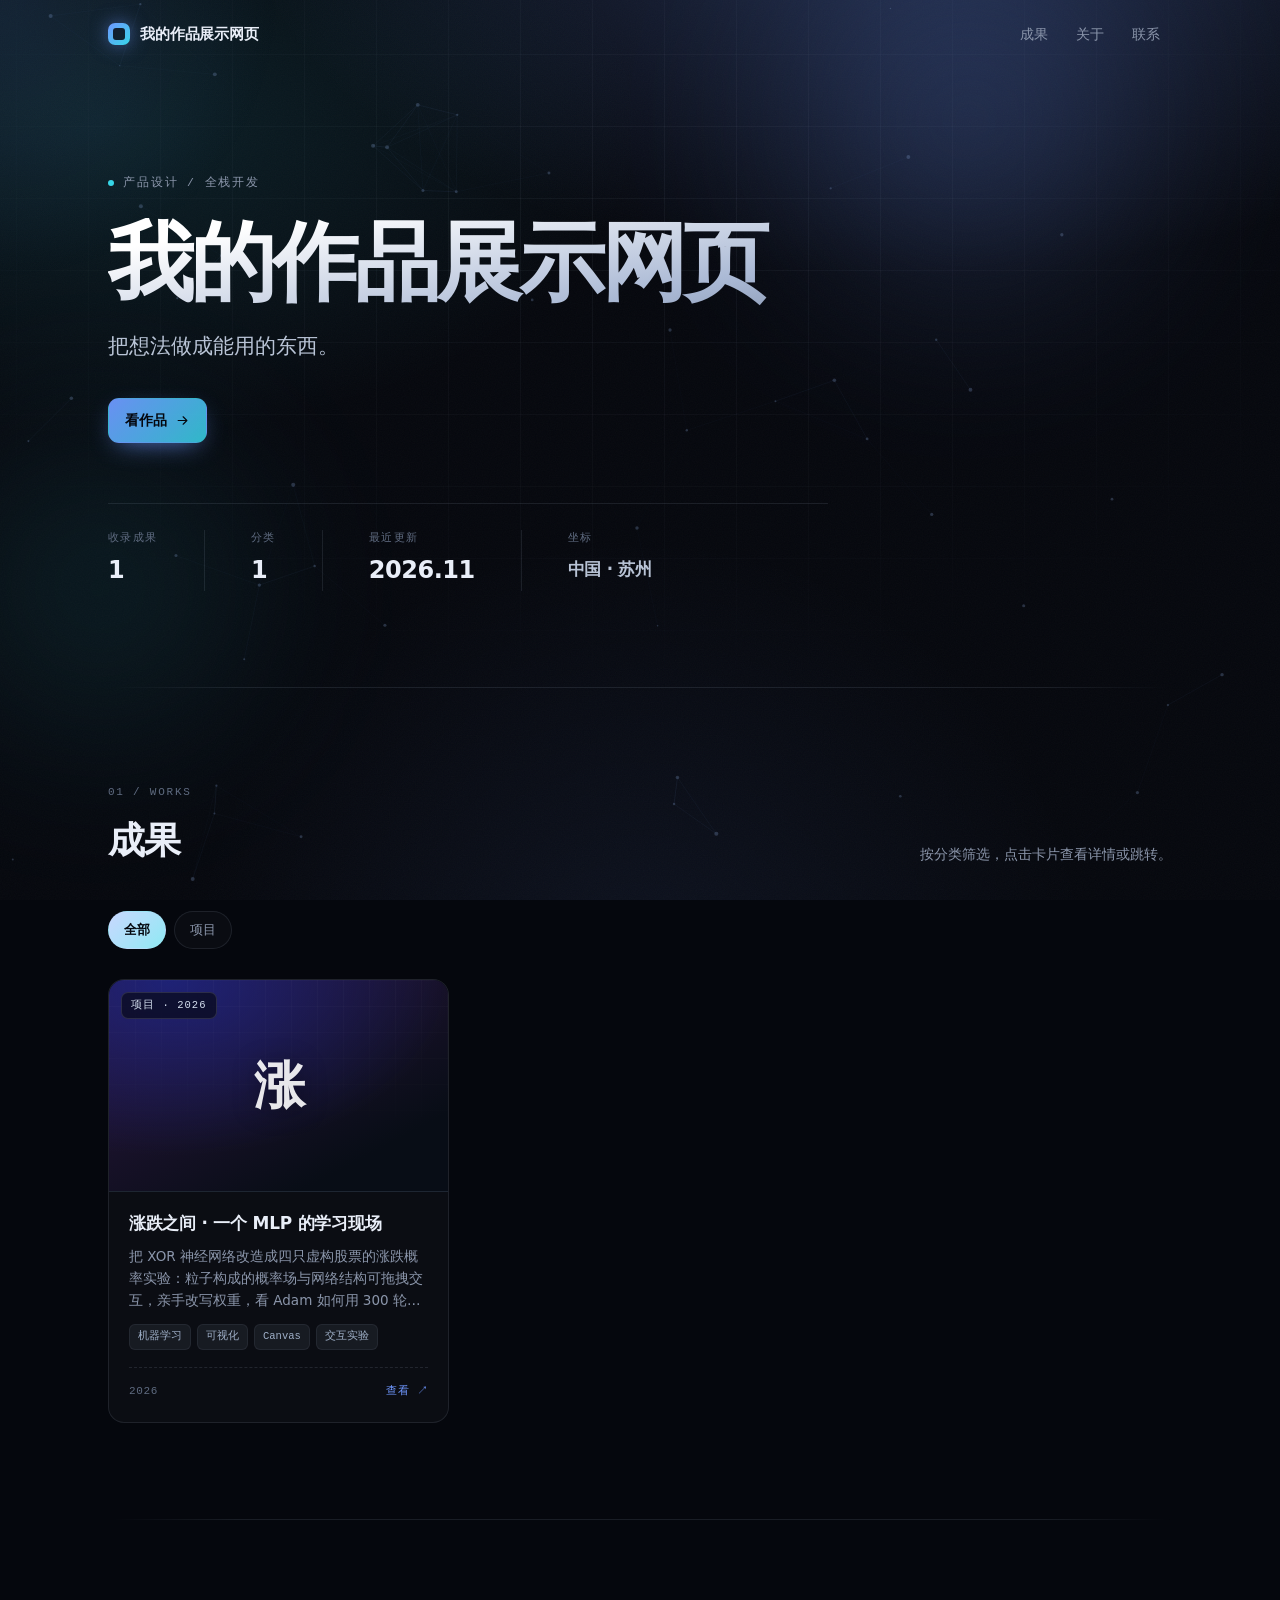
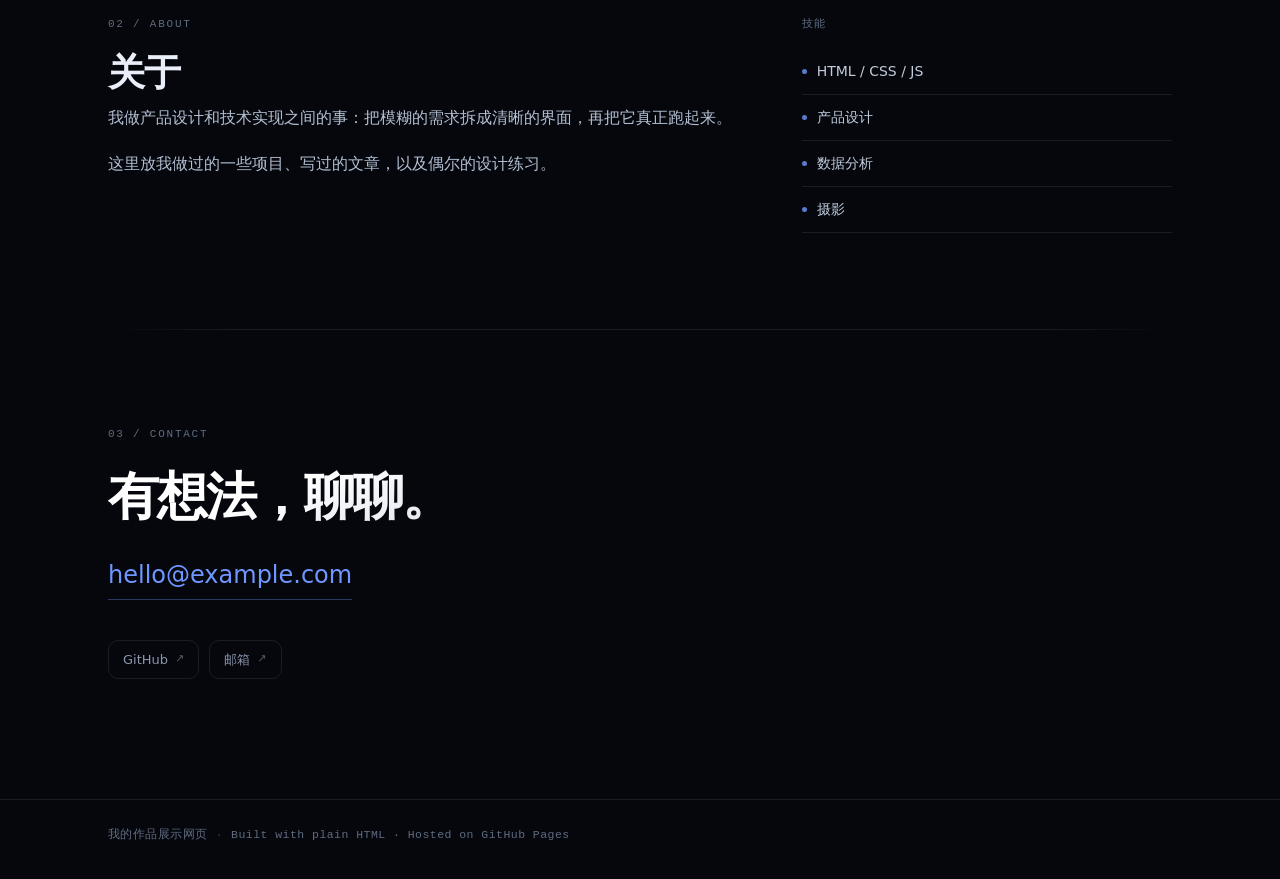
==== commit 78233533: "Add files via upload" ====
--- a/index.html
+++ b/index.html
@@ -6,9 +6,9 @@
 <title>作品集 · Portfolio</title>
 <meta name="description" content="个人成果展示" />
 <meta name="theme-color" content="#05070d" />
-<link rel="canonical" href="https://zzj903.github.io/" />
+<link rel="canonical" href="https://zhao-9666.github.io/" />
 <meta property="og:type" content="website" />
-<meta property="og:url" content="https://zzj903.github.io/" />
+<meta property="og:url" content="https://zhao-9666.github.io/" />
 <meta property="og:title" content="个人作品集" />
 <meta property="og:description" content="个人成果展示" />
 <link rel="icon" href="data:image/svg+xml,%3Csvg xmlns='http://www.w3.org/2000/svg' viewBox='0 0 100 100'%3E%3Crect width='100' height='100' rx='24' fill='%230a0f1a'/%3E%3Cpath d='M28 68V32h12l20 24V32h12v36H60L40 44v24z' fill='%236f97ff'/%3E%3C/svg%3E" />
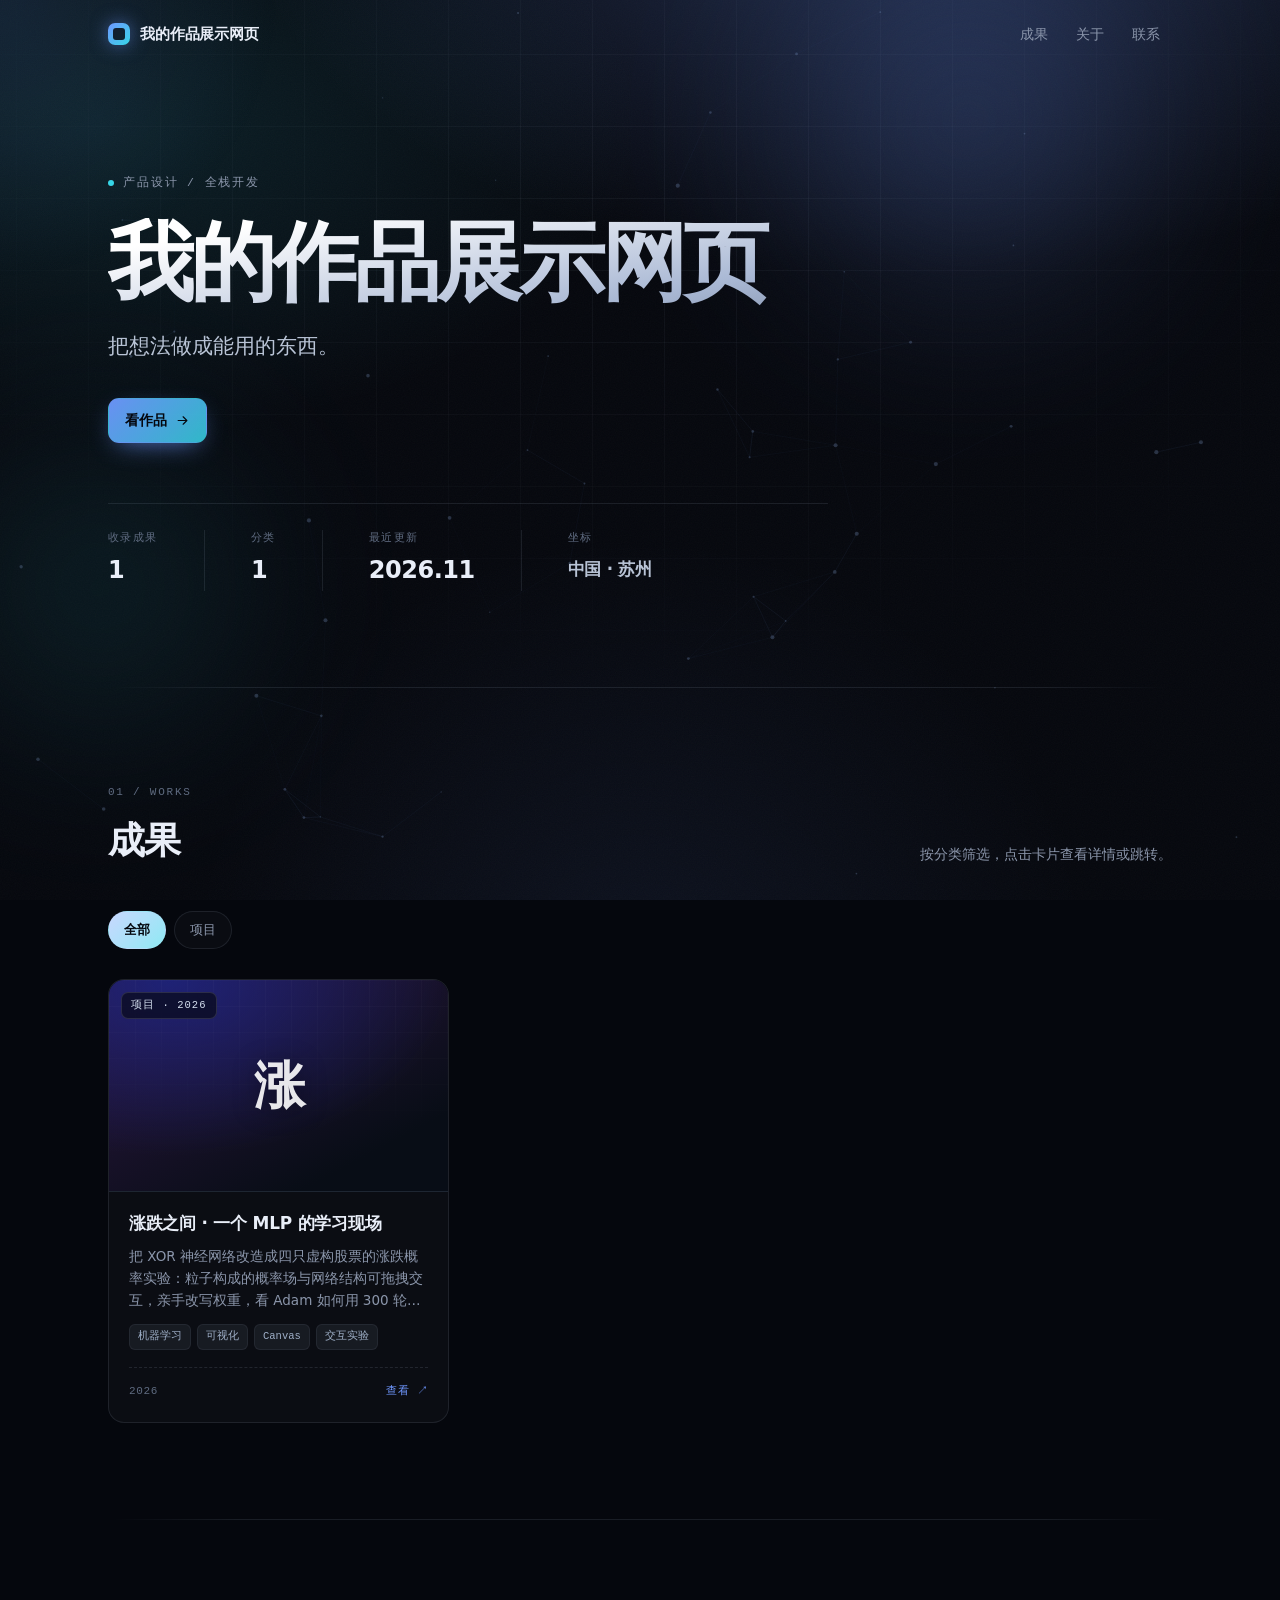
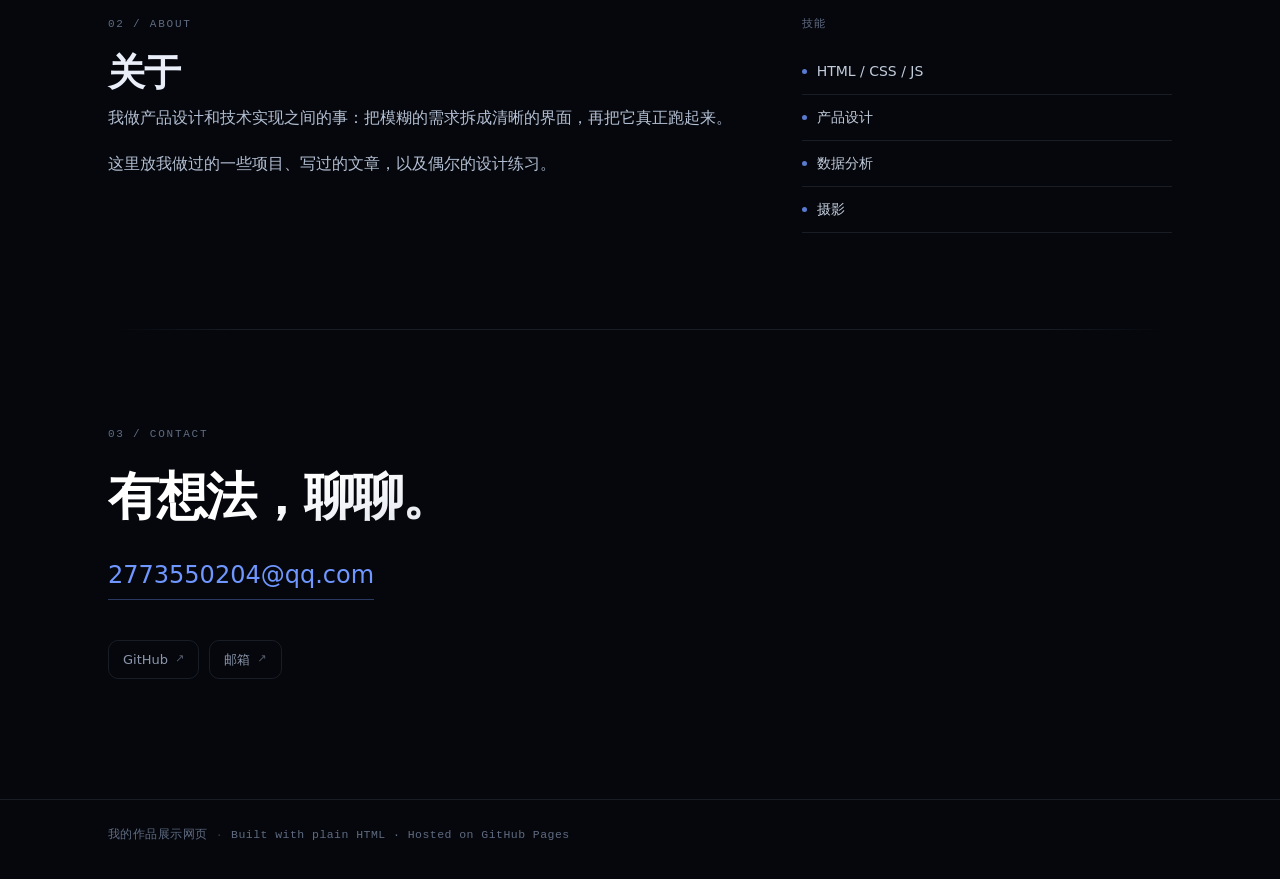
==== commit c5858631: "Update contact email link in index.html" ====
--- a/index.html
+++ b/index.html
@@ -109,7 +109,7 @@
     <div class="wrap contact">
       <p class="section-index">03 / CONTACT</p>
       <h2 class="contact-title">有想法，聊聊。</h2>
-      <a class="mail" id="mailLink" href="mailto:hello@example.com"><span id="mailText">hello@example.com</span></a>
+      <a class="mail" id="mailLink" href="mailto:2773550204@qq.com"><span id="mailText">2773550204@qq.com</span></a>
       <ul class="links" id="links"></ul>
     </div>
   </section>
